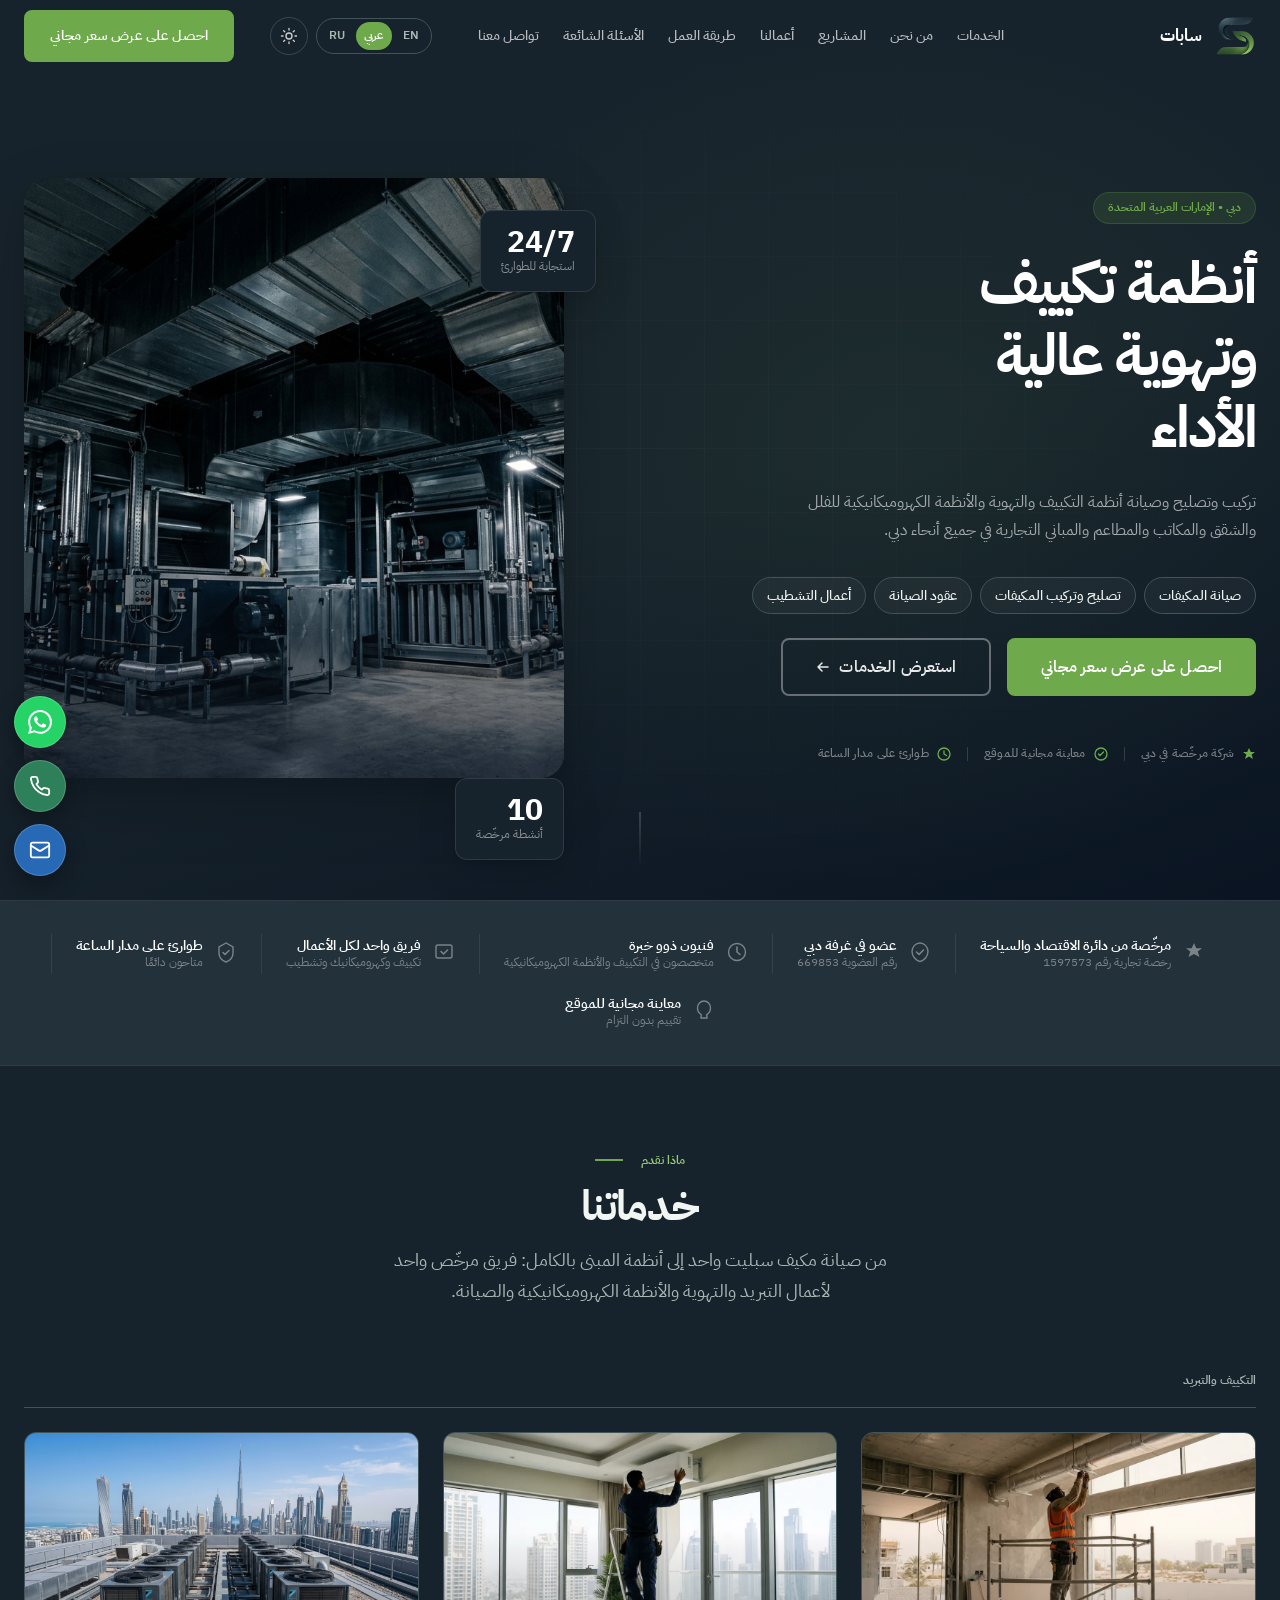
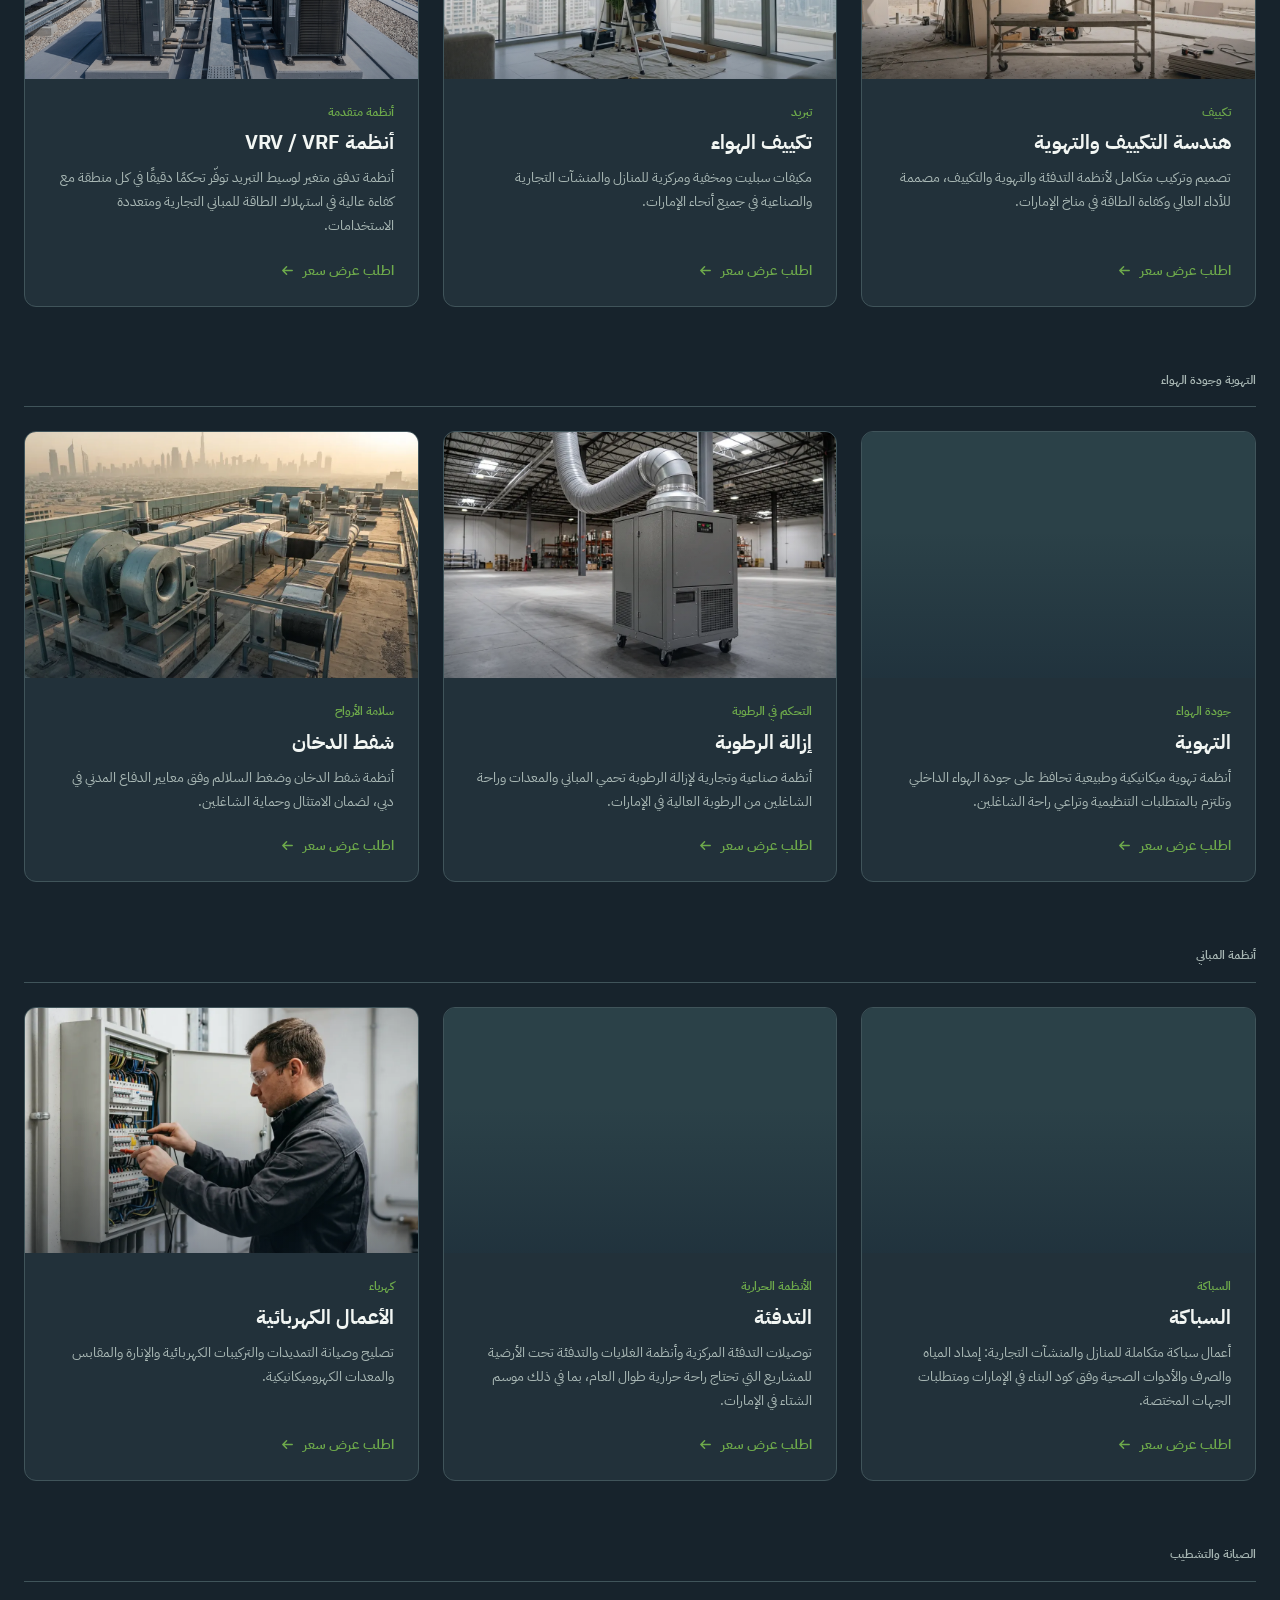
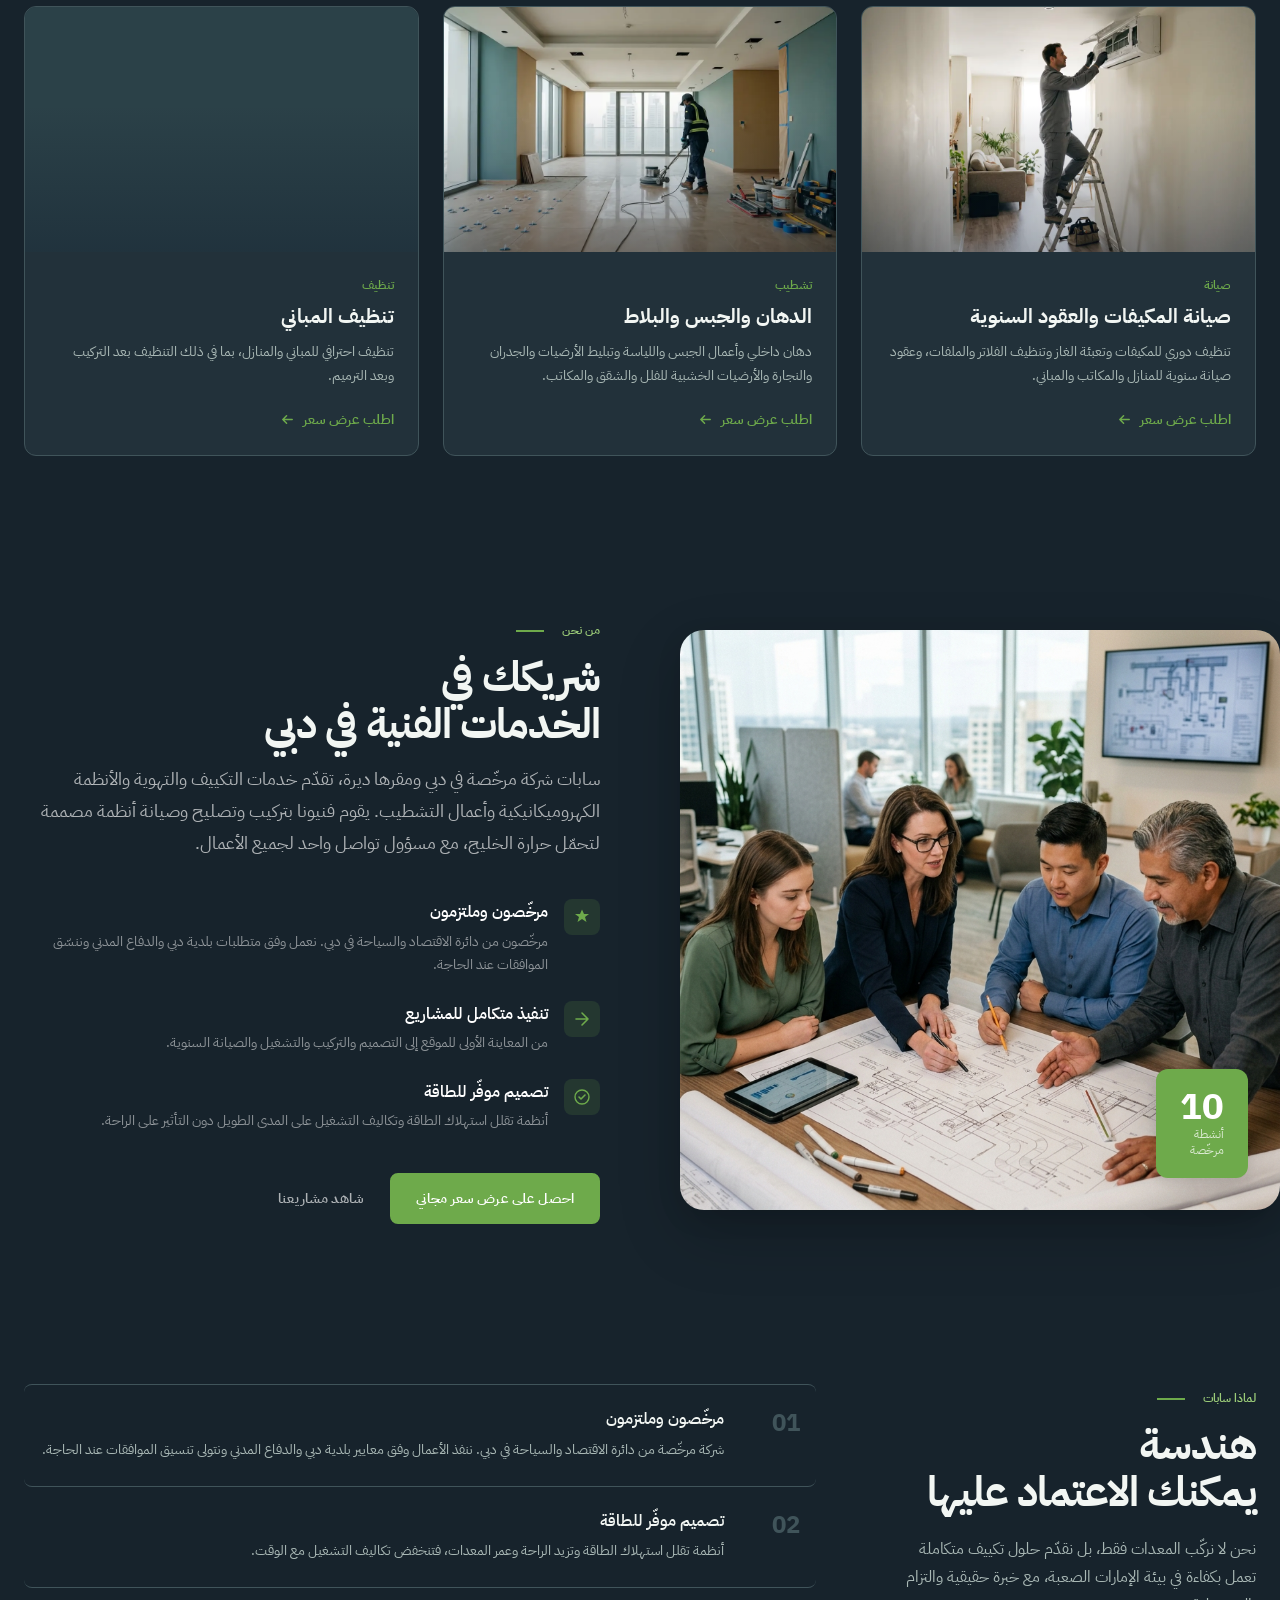
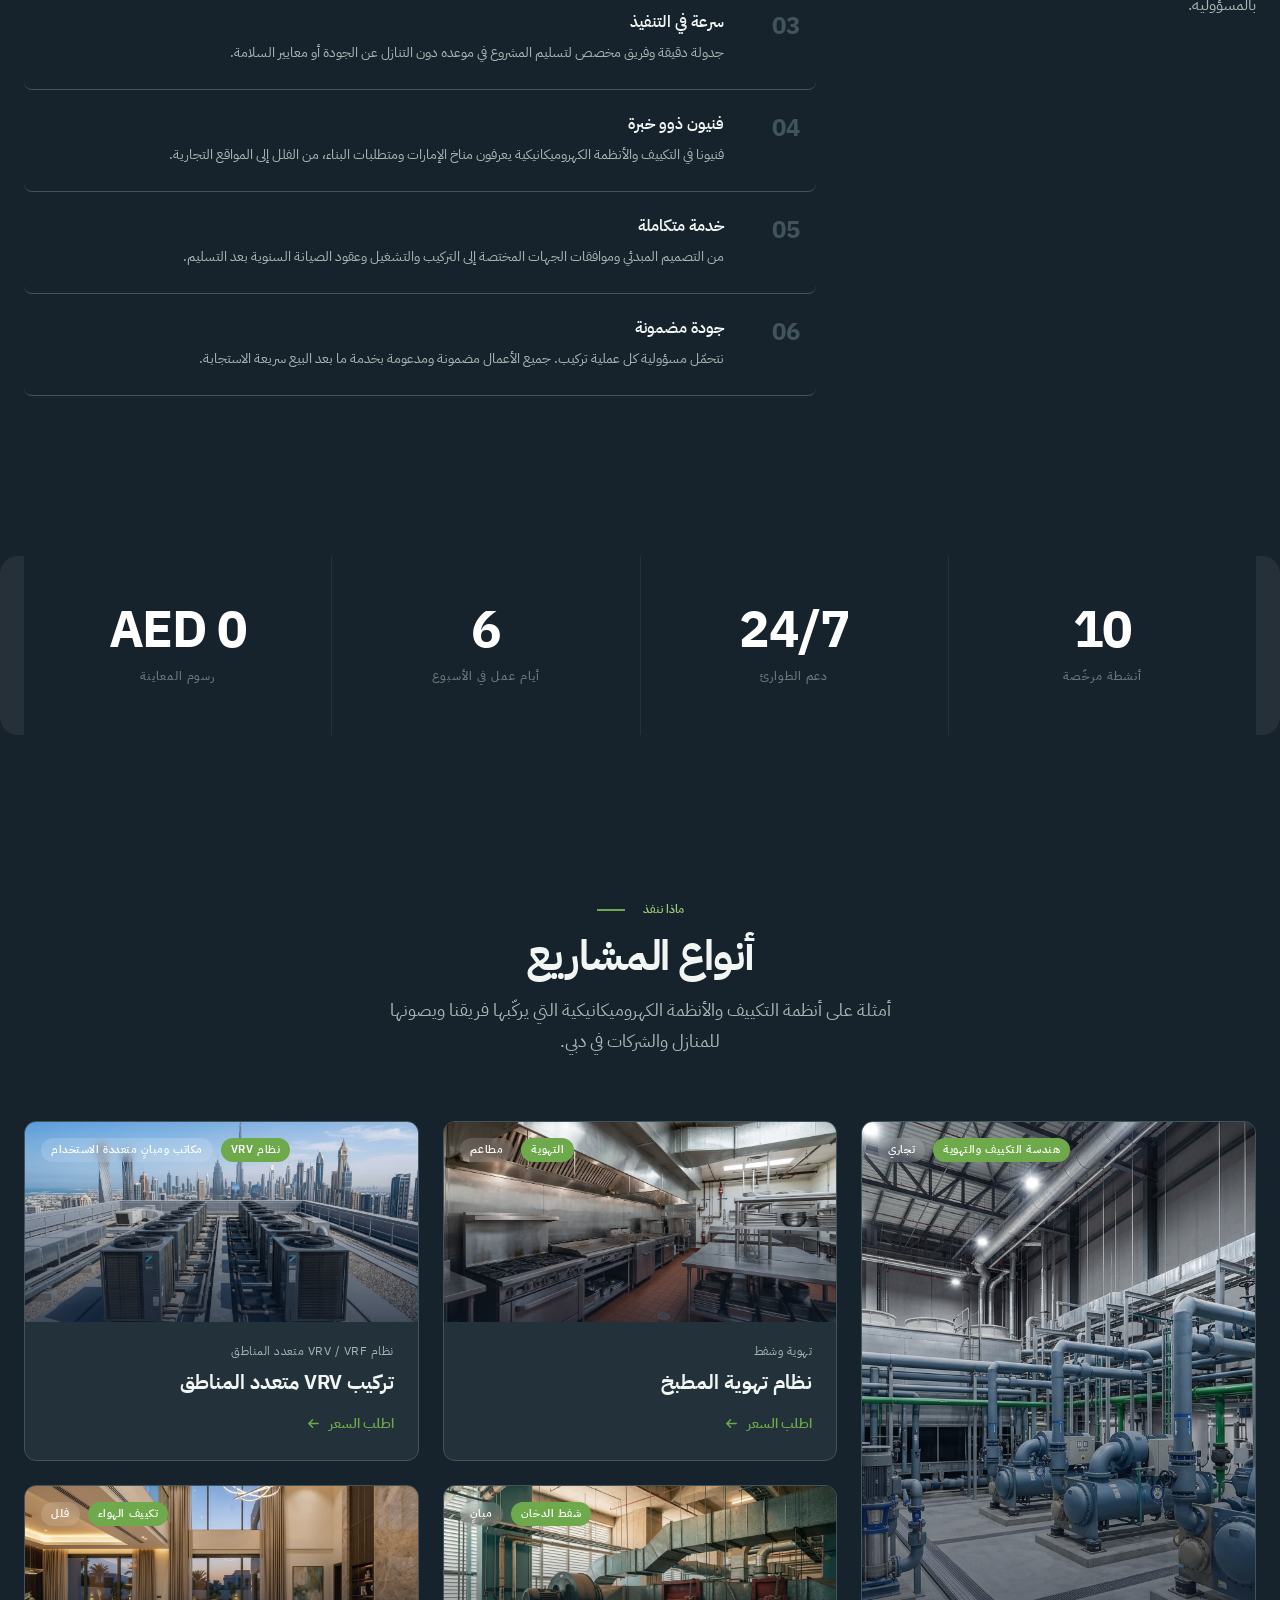
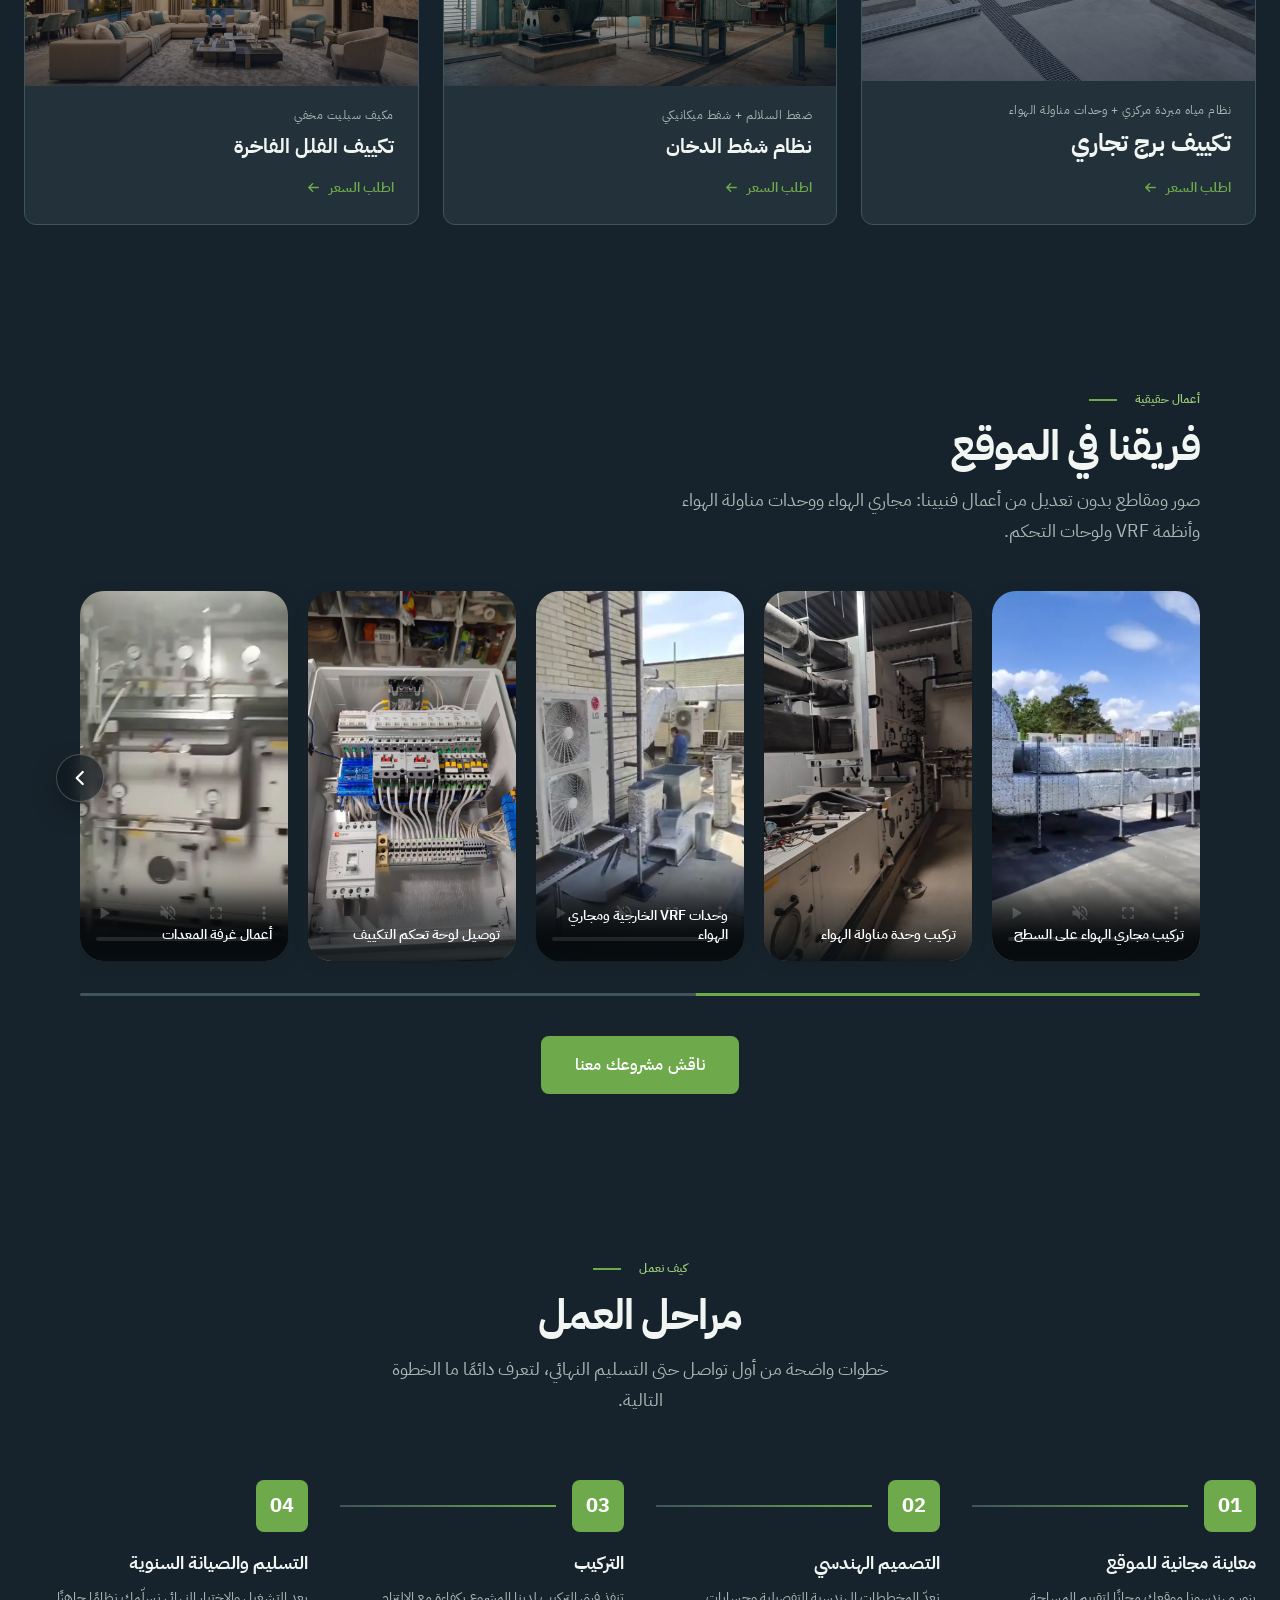
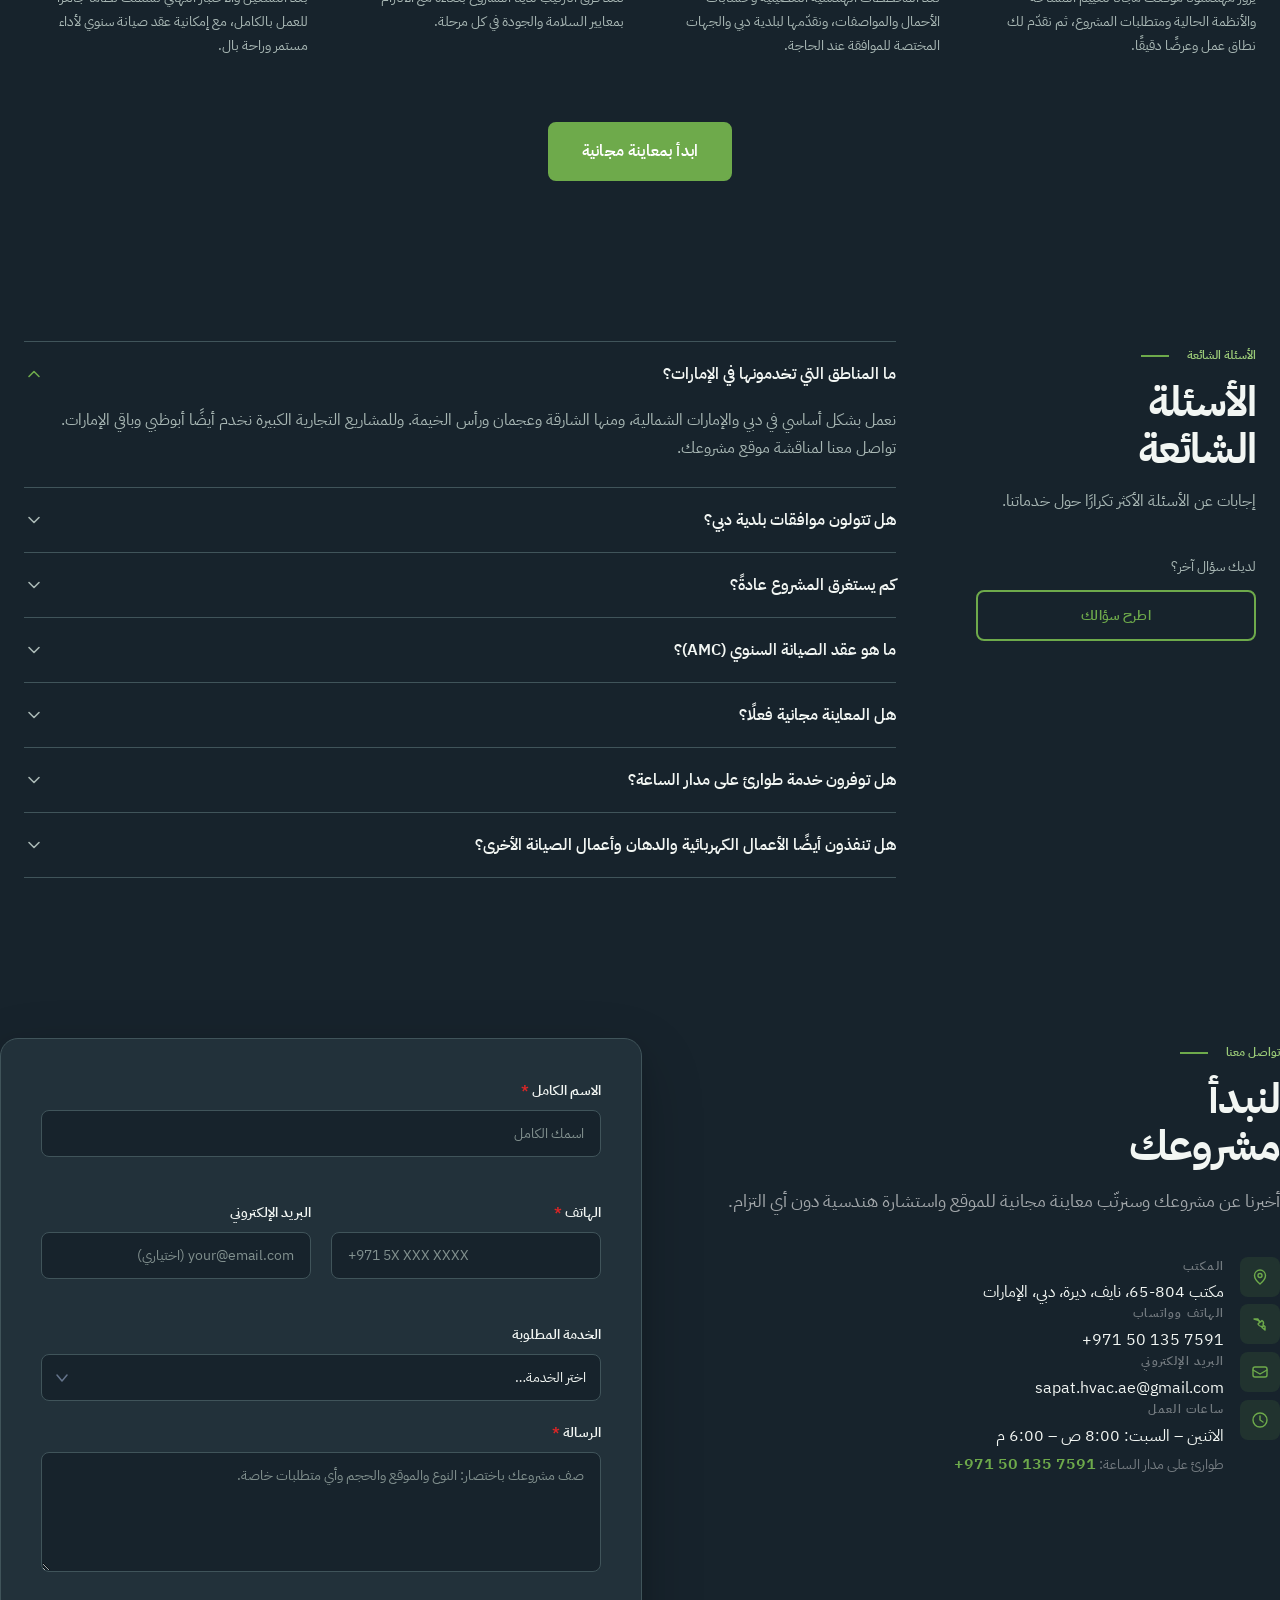
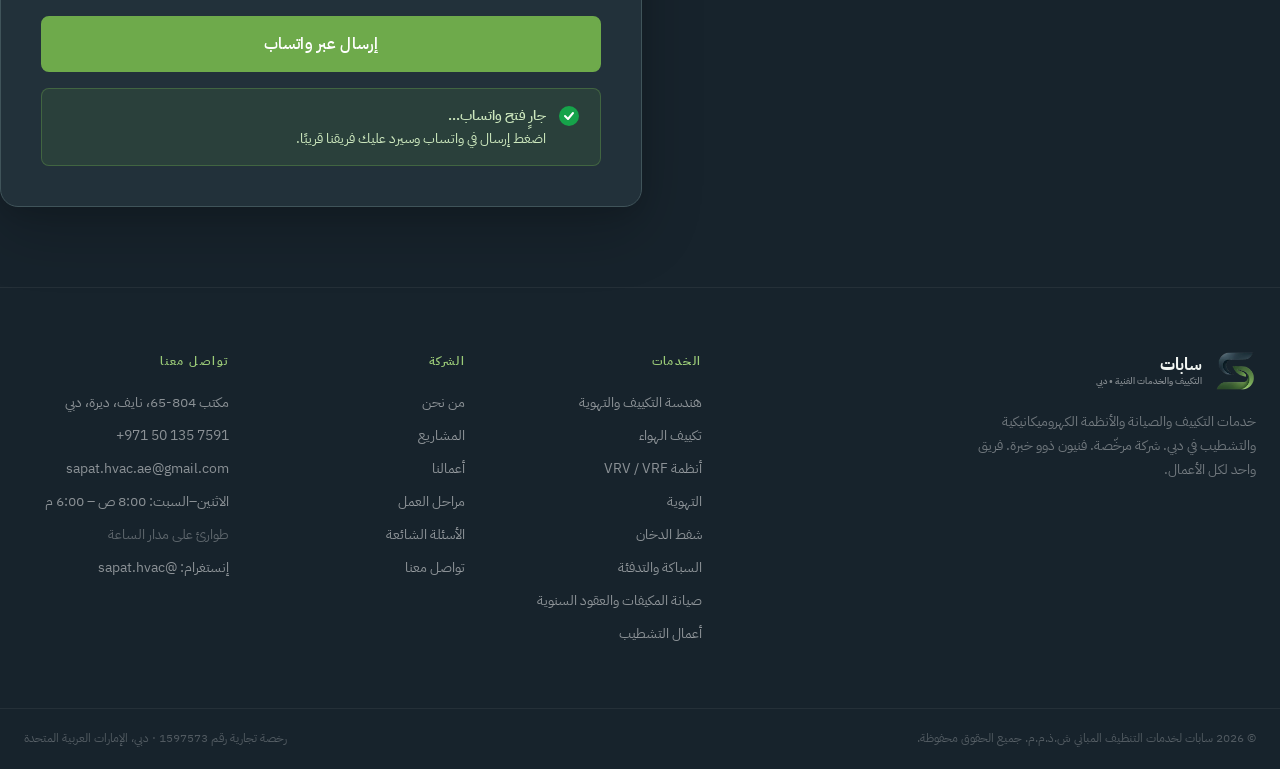
==== ar/index.html @ 39668298 "Update site: real contacts, AR/RU versions, work gallery, mobile fixes - Real phone, WhatsApp, email" ====
<!DOCTYPE html>
<html lang="ar" dir="rtl">
<head>
  <meta charset="UTF-8">
  <meta name="viewport" content="width=device-width, initial-scale=1.0">
  <meta name="description" content="سابات: شركة مرخّصة في دبي لتركيب وصيانة أنظمة التكييف والتهوية والأعمال الكهروميكانيكية وأعمال التشطيب. معاينة مجانية للموقع ودعم طوارئ على مدار الساعة. اتصل أو راسلنا عبر واتساب ‎+971 50 135 7591.">
  <meta name="keywords" content="تصليح مكيفات دبي, صيانة مكيفات دبي, شركة تكييف دبي, تركيب مكيفات ديرة, VRV VRF دبي, تهوية دبي, صيانة MEP دبي, عقد صيانة سنوي دبي">
  <meta property="og:title" content="سابات | التكييف والتهوية والخدمات الفنية في دبي">
  <meta property="og:description" content="خدمات مرخّصة للتكييف والتهوية والصيانة وأعمال التشطيب في دبي. معاينة مجانية. دعم طوارئ على مدار الساعة.">
  <meta property="og:type" content="website">
  <meta property="og:url" content="https://userobidjonov-oss.github.io/sapat-hvac-website/">
  <title>سابات | التكييف والتهوية والخدمات الفنية في دبي، الإمارات</title>
  <link rel="preconnect" href="https://fonts.googleapis.com">
  <link rel="preconnect" href="https://fonts.gstatic.com" crossorigin>
  <link href="https://fonts.googleapis.com/css2?family=Inter:wght@300;400;500;600;700&amp;family=Outfit:wght@400;500;600;700;800&amp;display=swap" rel="stylesheet">
  <link rel="alternate" hreflang="en" href="https://userobidjonov-oss.github.io/sapat-hvac-website/">
  <link rel="alternate" hreflang="ar" href="https://userobidjonov-oss.github.io/sapat-hvac-website/ar/">
  <link rel="alternate" hreflang="ru" href="https://userobidjonov-oss.github.io/sapat-hvac-website/ru/">
  <link rel="stylesheet" href="../css/style.css?v=20261126d">
  <script>
    /* Enable entrance animations before first paint (skipped for reduced motion). */
    if ('IntersectionObserver' in window && !window.matchMedia('(prefers-reduced-motion: reduce)').matches) {
      document.documentElement.classList.add('js-motion');
    }
  </script>
<link href="https://fonts.googleapis.com/css2?family=IBM+Plex+Sans+Arabic:wght@400;500;600;700&display=swap" rel="stylesheet">
<script>window.I18N = {"Please enter your full name.": "يرجى إدخال الاسم الكامل.", "Please enter a valid phone number.": "يرجى إدخال رقم هاتف صحيح.", "Please enter a valid email address.": "يرجى إدخال بريد إلكتروني صحيح.", "Please share a few details about your project.": "يرجى كتابة بعض التفاصيل عن مشروعك.", "Not specified": "غير محدد", "New request from the website": "طلب جديد من الموقع", "Name": "الاسم", "Phone": "الهاتف", "Email": "البريد الإلكتروني", "Service": "الخدمة", "Message": "الرسالة", "Hello Sapat, I would like a quote.": "مرحبًا سابات، أرغب في الحصول على عرض سعر.", "Dark": "داكن", "Light": "فاتح", "Switch to dark mode": "تفعيل الوضع الداكن", "Switch to light mode": "تفعيل الوضع الفاتح"};</script>
</head>
<body>
<div class="scroll-progress" aria-hidden="true"></div>

<!-- ============================================================
     SKIP LINK
============================================================ -->
<a href="#main-content" class="skip-link">انتقل إلى المحتوى الرئيسي</a>

<!-- ============================================================
     NAVIGATION
============================================================ -->
<nav id="navbar" class="navbar" role="navigation" aria-label="القائمة الرئيسية">
  <div class="container navbar__inner">

    <a href="#hero" class="navbar__logo" aria-label="سابات - الصفحة الرئيسية">
      <span class="brand-mark" aria-hidden="true">
        <img src="../images/sapat-icon.webp" alt="">
      </span>
      <span class="brand-copy">
        <span class="brand-name">سابات</span>
        <span class="brand-sub">التكييف والخدمات الفنية • دبي</span>
      </span>
    </a>

    <ul class="navbar__links" role="list">
      <li><a href="#services" class="nav-link">الخدمات</a></li>
      <li><a href="#about" class="nav-link">من نحن</a></li>
      <li><a href="#projects" class="nav-link">المشاريع</a></li>
      <li><a href="#work" class="nav-link">أعمالنا</a></li>
      <li><a href="#process" class="nav-link">طريقة العمل</a></li>
      <li><a href="#faq" class="nav-link">الأسئلة الشائعة</a></li>
      <li><a href="#contact" class="nav-link">تواصل معنا</a></li>
    </ul>

    <div class="navbar__tools">
      <div class="lang-switch" role="group" aria-label="اللغة">
        <a href="../" data-lang="en" lang="en">EN</a>
        <a href="./" data-lang="ar" lang="ar">عربي</a>
        <a href="../ru/" data-lang="ru" lang="ru">RU</a>
      </div>

      <button class="theme-toggle" id="themeToggle" type="button" aria-label="تبديل المظهر" aria-pressed="false">
        <svg class="theme-toggle__icon theme-toggle__icon--sun" width="18" height="18" viewbox="0 0 24 24" fill="none" aria-hidden="true">
          <circle cx="12" cy="12" r="4" stroke="currentColor" stroke-width="1.8" />
          <path d="M12 2V4M12 20V22M4.93 4.93L6.34 6.34M17.66 17.66L19.07 19.07M2 12H4M20 12H22M4.93 19.07L6.34 17.66M17.66 6.34L19.07 4.93" stroke="currentColor" stroke-width="1.8" stroke-linecap="round" />
        </svg>
        <svg class="theme-toggle__icon theme-toggle__icon--moon" width="18" height="18" viewbox="0 0 24 24" fill="none" aria-hidden="true">
          <path d="M20.5 15.2A8.5 8.5 0 0 1 8.8 3.5 8.5 8.5 0 1 0 20.5 15.2Z" stroke="currentColor" stroke-width="1.8" stroke-linejoin="round" />
        </svg>
        <span class="theme-toggle__text sr-only">فاتح</span>
      </button>
    </div>

    <a href="#contact" class="btn btn--primary navbar__cta">احصل على عرض سعر مجاني</a>

    <button class="navbar__toggle" id="mobileToggle" type="button" aria-label="فتح القائمة" aria-expanded="false" aria-controls="mobileMenu">
      <span class="toggle-bar" aria-hidden="true"></span>
      <span class="toggle-bar" aria-hidden="true"></span>
      <span class="toggle-bar" aria-hidden="true"></span>
    </button>
  </div>
</nav>

<!-- Mobile menu overlay -->
<div class="mobile-overlay" id="mobileOverlay" aria-hidden="true"></div>

<!-- Mobile navigation panel -->
<nav class="mobile-menu" id="mobileMenu" aria-label="قائمة الجوال" aria-hidden="true" inert>
  <ul class="mobile-menu__links" role="list">
    <li><a href="#services" class="mobile-link">الخدمات</a></li>
    <li><a href="#about" class="mobile-link">من نحن</a></li>
    <li><a href="#projects" class="mobile-link">المشاريع</a></li>
    <li><a href="#work" class="mobile-link">أعمالنا</a></li>
    <li><a href="#process" class="mobile-link">طريقة العمل</a></li>
    <li><a href="#faq" class="mobile-link">الأسئلة الشائعة</a></li>
    <li><a href="#contact" class="mobile-link">تواصل معنا</a></li>
  </ul>
  <a href="#contact" class="btn btn--primary mobile-menu__cta">احصل على عرض سعر مجاني</a>
  <div class="lang-switch lang-switch--mobile" role="group" aria-label="اللغة">
      <a href="../" data-lang="en" lang="en">EN</a>
      <a href="./" data-lang="ar" lang="ar">عربي</a>
      <a href="../ru/" data-lang="ru" lang="ru">RU</a>
    </div>


</nav>

<!-- ============================================================
     MAIN CONTENT
============================================================ -->
<main id="main-content">

<!-- ============================================================
     HERO SECTION
============================================================ -->
<section id="hero" class="hero" aria-label="مقدمة">
  <div class="hero__bg" aria-hidden="true">
    <div class="hero__bg-grid" aria-hidden="true"></div>
  </div>

  <div class="container hero__inner">
    <div class="hero__content">
      <span class="hero__eyebrow">دبي • الإمارات العربية المتحدة</span>

      <h1 class="hero__headline">
        أنظمة تكييف<br>وتهوية عالية<br>الأداء
      </h1>

      <p class="hero__sub">
        تركيب وتصليح وصيانة أنظمة التكييف والتهوية والأنظمة الكهروميكانيكية للفلل والشقق والمكاتب والمطاعم والمباني التجارية في جميع أنحاء دبي.
      </p>

      <nav class="hero__chips" aria-label="الخدمات الأكثر طلبًا">
        <a href="#service-amc" class="hero__chip">صيانة المكيفات</a>
        <a href="#service-ac" class="hero__chip">تصليح وتركيب المكيفات</a>
        <a href="#service-amc" class="hero__chip">عقود الصيانة</a>
        <a href="#service-fitout" class="hero__chip">أعمال التشطيب</a>
      </nav>

      <div class="hero__actions">
        <a href="#contact" class="btn btn--primary btn--lg" id="hero-cta-primary">
          احصل على عرض سعر مجاني
        </a>
        <a href="#services" class="btn btn--outline-light btn--lg" id="hero-cta-secondary">
          استعرض الخدمات
          <svg width="16" height="16" viewbox="0 0 16 16" fill="none" aria-hidden="true">
            <path d="M3 8H13M13 8L9 4M13 8L9 12" stroke="currentColor" stroke-width="1.5" stroke-linecap="round" stroke-linejoin="round" />
          </svg>
        </a>
      </div>

      <div class="hero__trust" role="list" aria-label="الاعتمادات">
        <div class="hero__trust-item" role="listitem">
          <svg width="14" height="14" viewbox="0 0 14 14" fill="none" aria-hidden="true">
            <path d="M7 1L8.8 5H13L9.6 7.5L11 12L7 9.5L3 12L4.4 7.5L1 5H5.2L7 1Z" fill="#6EAA4B" />
          </svg>
          شركة مرخّصة في دبي
        </div>
        <div class="hero__trust-divider" aria-hidden="true"></div>
        <div class="hero__trust-item" role="listitem">
          <svg width="14" height="14" viewbox="0 0 14 14" fill="none" aria-hidden="true">
            <circle cx="7" cy="7" r="6" stroke="#6EAA4B" stroke-width="1.3" />
            <path d="M4.5 7L6 8.5L9.5 5" stroke="#6EAA4B" stroke-width="1.3" stroke-linecap="round" stroke-linejoin="round" />
          </svg>
          معاينة مجانية للموقع
        </div>
        <div class="hero__trust-divider" aria-hidden="true"></div>
        <div class="hero__trust-item" role="listitem">
          <svg width="14" height="14" viewbox="0 0 14 14" fill="none" aria-hidden="true">
            <circle cx="7" cy="7" r="6" stroke="#6EAA4B" stroke-width="1.3" />
            <path d="M7 4V7L9.5 8.5" stroke="#6EAA4B" stroke-width="1.3" stroke-linecap="round" />
          </svg>
          طوارئ على مدار الساعة
        </div>
      </div>
    </div>

    <div class="hero__visual">
      <div class="hero__image-wrapper">
        <img src="../images/hero-hvac.jpg" alt="تركيب نظام تكييف وتهوية كبير داخل مبنى تجاري حديث: وحدات مناولة الهواء ومجاري هواء دقيقة" class="hero__img" loading="eager" width="600" height="700">
        <div class="hero__image-overlay" aria-hidden="true"></div>
        <div class="hero__badge">
          <span class="hero__badge-num">10</span>
          <span class="hero__badge-label">أنشطة مرخّصة</span>
        </div>
        <div class="hero__badge hero__badge--alt">
          <span class="hero__badge-num">24/7</span>
          <span class="hero__badge-label">استجابة للطوارئ</span>
        </div>
      </div>
    </div>
  </div>

  <div class="hero__scroll-indicator" aria-hidden="true">
    <div class="scroll-line"></div>
  </div>
</section>

<!-- ============================================================
     TRUST STRIP
============================================================ -->
<section class="trust-strip" aria-label="تراخيص الشركة واعتماداتها">
  <div class="container">
    <ul class="trust-strip__list" role="list">

      <li class="trust-strip__item">
        <span class="trust-icon" aria-hidden="true">
          <svg width="22" height="22" viewbox="0 0 22 22" fill="none">
            <path d="M11 2L13.3 7.3H19L14.7 10.5L16.5 16L11 12.9L5.5 16L7.3 10.5L3 7.3H8.7L11 2Z" fill="currentColor" />
          </svg>
        </span>
        <div>
          <strong>مرخّصة من دائرة الاقتصاد والسياحة</strong>
          <span>رخصة تجارية رقم 1597573</span>
        </div>
      </li>

      <li class="trust-strip__sep" aria-hidden="true"></li>

      <li class="trust-strip__item">
        <span class="trust-icon" aria-hidden="true">
          <svg width="22" height="22" viewbox="0 0 22 22" fill="none">
            <path d="M11 2C7 2 3 5.5 3 10.5C3 15.5 7 19.5 11 20.5C15 19.5 19 15.5 19 10.5C19 5.5 15 2 11 2Z" stroke="currentColor" stroke-width="1.4" />
            <path d="M7.5 11L10 13.5L14.5 9" stroke="currentColor" stroke-width="1.6" stroke-linecap="round" stroke-linejoin="round" />
          </svg>
        </span>
        <div>
          <strong>عضو في غرفة دبي</strong>
          <span>رقم العضوية 669853</span>
        </div>
      </li>

      <li class="trust-strip__sep" aria-hidden="true"></li>

      <li class="trust-strip__item">
        <span class="trust-icon" aria-hidden="true">
          <svg width="22" height="22" viewbox="0 0 22 22" fill="none">
            <circle cx="11" cy="11" r="8.5" stroke="currentColor" stroke-width="1.4" />
            <path d="M11 6V11L14 13.5" stroke="currentColor" stroke-width="1.6" stroke-linecap="round" />
          </svg>
        </span>
        <div>
          <strong>فنيون ذوو خبرة</strong>
          <span>متخصصون في التكييف والأنظمة الكهروميكانيكية</span>
        </div>
      </li>

      <li class="trust-strip__sep" aria-hidden="true"></li>

      <li class="trust-strip__item">
        <span class="trust-icon" aria-hidden="true">
          <svg width="22" height="22" viewbox="0 0 22 22" fill="none">
            <rect x="3" y="4" width="16" height="13" rx="2" stroke="currentColor" stroke-width="1.4" />
            <path d="M8 10.5L10.5 13L14.5 9" stroke="currentColor" stroke-width="1.6" stroke-linecap="round" stroke-linejoin="round" />
          </svg>
        </span>
        <div>
          <strong>فريق واحد لكل الأعمال</strong>
          <span>تكييف وكهروميكانيك وتشطيب</span>
        </div>
      </li>

      <li class="trust-strip__sep" aria-hidden="true"></li>

      <li class="trust-strip__item">
        <span class="trust-icon" aria-hidden="true">
          <svg width="22" height="22" viewbox="0 0 22 22" fill="none">
            <path d="M11 2L4 6V12C4 16 7 19.5 11 21C15 19.5 18 16 18 12V6L11 2Z" stroke="currentColor" stroke-width="1.4" />
            <path d="M8 11.5L10 13.5L14 9.5" stroke="currentColor" stroke-width="1.6" stroke-linecap="round" stroke-linejoin="round" />
          </svg>
        </span>
        <div>
          <strong>طوارئ على مدار الساعة</strong>
          <span>متاحون دائمًا</span>
        </div>
      </li>

      <li class="trust-strip__sep" aria-hidden="true"></li>

      <li class="trust-strip__item">
        <span class="trust-icon" aria-hidden="true">
          <svg width="22" height="22" viewbox="0 0 22 22" fill="none">
            <path d="M11 3C7.5 3 4.5 6 4.5 10C4.5 12.8 6 15.2 8.2 16.5L8 20H14L13.8 16.5C16 15.2 17.5 12.8 17.5 10C17.5 6 14.5 3 11 3Z" stroke="currentColor" stroke-width="1.4" />
          </svg>
        </span>
        <div>
          <strong>معاينة مجانية للموقع</strong>
          <span>تقييم بدون التزام</span>
        </div>
      </li>

    </ul>
  </div>
</section>

<!-- ============================================================
     SERVICES SECTION
============================================================ -->
<section id="services" class="services section" aria-labelledby="services-heading">
  <div class="container">

    <header class="section-header reveal">
      <span class="section-label">ماذا نقدم</span>
      <h2 id="services-heading" class="section-title">خدماتنا</h2>
      <p class="section-desc">
        من صيانة مكيف سبليت واحد إلى أنظمة المبنى بالكامل: فريق مرخّص واحد لأعمال التبريد والتهوية والأنظمة الكهروميكانيكية والصيانة.
      </p>
    </header>

    <div class="services__category reveal">
      <h3 class="services__cat-label">التكييف والتبريد</h3>
      <div class="services__grid">

        <article class="service-card" id="service-hvac">
          <div class="service-card__img-wrap">
            <img src="../images/services/hvac.webp" alt="تركيب أنظمة التكييف المركزي" class="service-card__img" loading="lazy" decoding="async" width="1200" height="670">
            <div class="service-card__overlay" aria-hidden="true"></div>
          </div>
          <div class="service-card__body">
            <span class="service-card__cat">تكييف</span>
            <h4 class="service-card__title">هندسة التكييف والتهوية</h4>
            <p class="service-card__desc">تصميم وتركيب متكامل لأنظمة التدفئة والتهوية والتكييف، مصممة للأداء العالي وكفاءة الطاقة في مناخ الإمارات.</p>
            <a href="#contact" class="service-card__link" aria-label="اطلب عرض سعر لهندسة التكييف والتهوية">
              اطلب عرض سعر
              <svg width="15" height="15" viewbox="0 0 16 16" fill="none" aria-hidden="true">
                <path d="M3 8H13M13 8L9 4M13 8L9 12" stroke="currentColor" stroke-width="1.6" stroke-linecap="round" stroke-linejoin="round" />
              </svg>
            </a>
          </div>
        </article>

        <article class="service-card" id="service-ac">
          <div class="service-card__img-wrap">
            <img src="../images/services/ac.webp" alt="نظام تكييف" class="service-card__img" loading="lazy" decoding="async" width="1200" height="670">
            <div class="service-card__overlay" aria-hidden="true"></div>
          </div>
          <div class="service-card__body">
            <span class="service-card__cat">تبريد</span>
            <h4 class="service-card__title">تكييف الهواء</h4>
            <p class="service-card__desc">مكيفات سبليت ومخفية ومركزية للمنازل والمنشآت التجارية والصناعية في جميع أنحاء الإمارات.</p>
            <a href="#contact" class="service-card__link" aria-label="اطلب عرض سعر لتكييف الهواء">
              اطلب عرض سعر
              <svg width="15" height="15" viewbox="0 0 16 16" fill="none" aria-hidden="true">
                <path d="M3 8H13M13 8L9 4M13 8L9 12" stroke="currentColor" stroke-width="1.6" stroke-linecap="round" stroke-linejoin="round" />
              </svg>
            </a>
          </div>
        </article>

        <article class="service-card" id="service-vrv">
          <div class="service-card__img-wrap">
            <img src="../images/service-vrv.jpg" alt="وحدات VRV/VRF خارجية على سطح مبنى في دبي" class="service-card__img" loading="lazy">
            <div class="service-card__overlay" aria-hidden="true"></div>
          </div>
          <div class="service-card__body">
            <span class="service-card__cat">أنظمة متقدمة</span>
            <h4 class="service-card__title">أنظمة VRV / VRF</h4>
            <p class="service-card__desc">أنظمة تدفق متغير لوسيط التبريد توفّر تحكمًا دقيقًا في كل منطقة مع كفاءة عالية في استهلاك الطاقة للمباني التجارية ومتعددة الاستخدامات.</p>
            <a href="#contact" class="service-card__link" aria-label="اطلب عرض سعر لأنظمة VRV/VRF">
              اطلب عرض سعر
              <svg width="15" height="15" viewbox="0 0 16 16" fill="none" aria-hidden="true">
                <path d="M3 8H13M13 8L9 4M13 8L9 12" stroke="currentColor" stroke-width="1.6" stroke-linecap="round" stroke-linejoin="round" />
              </svg>
            </a>
          </div>
        </article>

      </div>
    </div>

    <div class="services__category reveal">
      <h3 class="services__cat-label">التهوية وجودة الهواء</h3>
      <div class="services__grid">

        <article class="service-card" id="service-ventilation">
          <div class="service-card__img-wrap">
            <img src="../images/services/ventilation.webp" alt="نظام تهوية صناعي" class="service-card__img" loading="lazy" decoding="async" width="1200" height="670">
            <div class="service-card__overlay" aria-hidden="true"></div>
          </div>
          <div class="service-card__body">
            <span class="service-card__cat">جودة الهواء</span>
            <h4 class="service-card__title">التهوية</h4>
            <p class="service-card__desc">أنظمة تهوية ميكانيكية وطبيعية تحافظ على جودة الهواء الداخلي وتلتزم بالمتطلبات التنظيمية وتراعي راحة الشاغلين.</p>
            <a href="#contact" class="service-card__link" aria-label="اطلب عرض سعر للتهوية">
              اطلب عرض سعر
              <svg width="15" height="15" viewbox="0 0 16 16" fill="none" aria-hidden="true">
                <path d="M3 8H13M13 8L9 4M13 8L9 12" stroke="currentColor" stroke-width="1.6" stroke-linecap="round" stroke-linejoin="round" />
              </svg>
            </a>
          </div>
        </article>

        <article class="service-card" id="service-dehumid">
          <div class="service-card__img-wrap">
            <img src="../images/services/dehumid.webp" alt="جهاز إزالة رطوبة في موقع صناعي" class="service-card__img" loading="lazy" decoding="async" width="1200" height="670">
            <div class="service-card__overlay" aria-hidden="true"></div>
          </div>
          <div class="service-card__body">
            <span class="service-card__cat">التحكم في الرطوبة</span>
            <h4 class="service-card__title">إزالة الرطوبة</h4>
            <p class="service-card__desc">أنظمة صناعية وتجارية لإزالة الرطوبة تحمي المباني والمعدات وراحة الشاغلين من الرطوبة العالية في الإمارات.</p>
            <a href="#contact" class="service-card__link" aria-label="اطلب عرض سعر لإزالة الرطوبة">
              اطلب عرض سعر
              <svg width="15" height="15" viewbox="0 0 16 16" fill="none" aria-hidden="true">
                <path d="M3 8H13M13 8L9 4M13 8L9 12" stroke="currentColor" stroke-width="1.6" stroke-linecap="round" stroke-linejoin="round" />
              </svg>
            </a>
          </div>
        </article>

        <article class="service-card" id="service-smoke">
          <div class="service-card__img-wrap">
            <img src="../images/services/smoke.webp" alt="تركيب نظام شفط الدخان" class="service-card__img" loading="lazy" decoding="async" width="1200" height="670">
            <div class="service-card__overlay" aria-hidden="true"></div>
          </div>
          <div class="service-card__body">
            <span class="service-card__cat">سلامة الأرواح</span>
            <h4 class="service-card__title">شفط الدخان</h4>
            <p class="service-card__desc">أنظمة شفط الدخان وضغط السلالم وفق معايير الدفاع المدني في دبي، لضمان الامتثال وحماية الشاغلين.</p>
            <a href="#contact" class="service-card__link" aria-label="اطلب عرض سعر لشفط الدخان">
              اطلب عرض سعر
              <svg width="15" height="15" viewbox="0 0 16 16" fill="none" aria-hidden="true">
                <path d="M3 8H13M13 8L9 4M13 8L9 12" stroke="currentColor" stroke-width="1.6" stroke-linecap="round" stroke-linejoin="round" />
              </svg>
            </a>
          </div>
        </article>

      </div>
    </div>

    <div class="services__category reveal">
      <h3 class="services__cat-label">أنظمة المباني</h3>
      <div class="services__grid">

        <article class="service-card" id="service-plumbing">
          <div class="service-card__img-wrap">
            <img src="../images/services/plumbing.webp" alt="تركيب أعمال السباكة" class="service-card__img" loading="lazy" decoding="async" width="1200" height="670">
            <div class="service-card__overlay" aria-hidden="true"></div>
          </div>
          <div class="service-card__body">
            <span class="service-card__cat">السباكة</span>
            <h4 class="service-card__title">السباكة</h4>
            <p class="service-card__desc">أعمال سباكة متكاملة للمنازل والمنشآت التجارية: إمداد المياه والصرف والأدوات الصحية وفق كود البناء في الإمارات ومتطلبات الجهات المختصة.</p>
            <a href="#contact" class="service-card__link" aria-label="اطلب عرض سعر للسباكة">
              اطلب عرض سعر
              <svg width="15" height="15" viewbox="0 0 16 16" fill="none" aria-hidden="true">
                <path d="M3 8H13M13 8L9 4M13 8L9 12" stroke="currentColor" stroke-width="1.6" stroke-linecap="round" stroke-linejoin="round" />
              </svg>
            </a>
          </div>
        </article>

        <article class="service-card" id="service-heating">
          <div class="service-card__img-wrap">
            <img src="../images/services/heating.webp" alt="تركيب نظام تدفئة" class="service-card__img" loading="lazy" decoding="async" width="1200" height="670">
            <div class="service-card__overlay" aria-hidden="true"></div>
          </div>
          <div class="service-card__body">
            <span class="service-card__cat">الأنظمة الحرارية</span>
            <h4 class="service-card__title">التدفئة</h4>
            <p class="service-card__desc">توصيلات التدفئة المركزية وأنظمة الغلايات والتدفئة تحت الأرضية للمشاريع التي تحتاج راحة حرارية طوال العام، بما في ذلك موسم الشتاء في الإمارات.</p>
            <a href="#contact" class="service-card__link" aria-label="اطلب عرض سعر للتدفئة">
              اطلب عرض سعر
              <svg width="15" height="15" viewbox="0 0 16 16" fill="none" aria-hidden="true">
                <path d="M3 8H13M13 8L9 4M13 8L9 12" stroke="currentColor" stroke-width="1.6" stroke-linecap="round" stroke-linejoin="round" />
              </svg>
            </a>
          </div>
        </article>

        <article class="service-card" id="service-electrical">
          <div class="service-card__img-wrap">
            <img src="../images/services/electrical.webp" alt="الأعمال الكهربائية" class="service-card__img" loading="lazy" decoding="async" width="1200" height="670">
            <div class="service-card__overlay" aria-hidden="true"></div>
          </div>
          <div class="service-card__body">
            <span class="service-card__cat">كهرباء</span>
            <h4 class="service-card__title">الأعمال الكهربائية</h4>
            <p class="service-card__desc">تصليح وصيانة التمديدات والتركيبات الكهربائية والإنارة والمقابس والمعدات الكهروميكانيكية.</p>
            <a href="#contact" class="service-card__link" aria-label="اطلب عرض سعر للأعمال الكهربائية">
              اطلب عرض سعر
              <svg width="15" height="15" viewbox="0 0 16 16" fill="none" aria-hidden="true">
                <path d="M3 8H13M13 8L9 4M13 8L9 12" stroke="currentColor" stroke-width="1.6" stroke-linecap="round" stroke-linejoin="round" />
              </svg>
            </a>
          </div>
        </article>

      </div>
    </div>

    <div class="services__category reveal">
      <h3 class="services__cat-label">الصيانة والتشطيب</h3>
      <div class="services__grid">

        <article class="service-card" id="service-amc">
          <div class="service-card__img-wrap">
            <img src="../images/services/amc.webp" alt="صيانة المكيفات والعقود السنوية" class="service-card__img" loading="lazy" decoding="async" width="1200" height="670">
            <div class="service-card__overlay" aria-hidden="true"></div>
          </div>
          <div class="service-card__body">
            <span class="service-card__cat">صيانة</span>
            <h4 class="service-card__title">صيانة المكيفات والعقود السنوية</h4>
            <p class="service-card__desc">تنظيف دوري للمكيفات وتعبئة الغاز وتنظيف الفلاتر والملفات، وعقود صيانة سنوية للمنازل والمكاتب والمباني.</p>
            <a href="#contact" class="service-card__link" aria-label="اطلب عرض سعر لصيانة المكيفات">
              اطلب عرض سعر
              <svg width="15" height="15" viewbox="0 0 16 16" fill="none" aria-hidden="true">
                <path d="M3 8H13M13 8L9 4M13 8L9 12" stroke="currentColor" stroke-width="1.6" stroke-linecap="round" stroke-linejoin="round" />
              </svg>
            </a>
          </div>
        </article>

        <article class="service-card" id="service-fitout">
          <div class="service-card__img-wrap">
            <img src="../images/services/fitout.webp" alt="الدهان والجبس والبلاط" class="service-card__img" loading="lazy" decoding="async" width="1200" height="670">
            <div class="service-card__overlay" aria-hidden="true"></div>
          </div>
          <div class="service-card__body">
            <span class="service-card__cat">تشطيب</span>
            <h4 class="service-card__title">الدهان والجبس والبلاط</h4>
            <p class="service-card__desc">دهان داخلي وأعمال الجبس واللياسة وتبليط الأرضيات والجدران والنجارة والأرضيات الخشبية للفلل والشقق والمكاتب.</p>
            <a href="#contact" class="service-card__link" aria-label="اطلب عرض سعر لأعمال التشطيب">
              اطلب عرض سعر
              <svg width="15" height="15" viewbox="0 0 16 16" fill="none" aria-hidden="true">
                <path d="M3 8H13M13 8L9 4M13 8L9 12" stroke="currentColor" stroke-width="1.6" stroke-linecap="round" stroke-linejoin="round" />
              </svg>
            </a>
          </div>
        </article>

        <article class="service-card" id="service-cleaning">
          <div class="service-card__img-wrap">
            <img src="../images/services/cleaning.webp" alt="تنظيف المباني" class="service-card__img" loading="lazy" decoding="async" width="1200" height="670">
            <div class="service-card__overlay" aria-hidden="true"></div>
          </div>
          <div class="service-card__body">
            <span class="service-card__cat">تنظيف</span>
            <h4 class="service-card__title">تنظيف المباني</h4>
            <p class="service-card__desc">تنظيف احترافي للمباني والمنازل، بما في ذلك التنظيف بعد التركيب وبعد الترميم.</p>
            <a href="#contact" class="service-card__link" aria-label="اطلب عرض سعر لتنظيف المباني">
              اطلب عرض سعر
              <svg width="15" height="15" viewbox="0 0 16 16" fill="none" aria-hidden="true">
                <path d="M3 8H13M13 8L9 4M13 8L9 12" stroke="currentColor" stroke-width="1.6" stroke-linecap="round" stroke-linejoin="round" />
              </svg>
            </a>
          </div>
        </article>

      </div>
    </div>

  </div>
</section>

<!-- ============================================================
     ABOUT SECTION
============================================================ -->
<section id="about" class="about section--dark" aria-labelledby="about-heading">
  <div class="container about__inner">

    <div class="about__visual reveal">
      <img src="../images/about-team.jpg" alt="فريق سابات يراجع المخططات وخطط المشروع" class="about__img" loading="lazy" width="560" height="680">
      <div class="about__exp-badge" aria-hidden="true">
        <span class="exp-num">10</span>
        <span class="exp-label">أنشطة<br>مرخّصة</span>
      </div>
    </div>

    <div class="about__content reveal">
      <span class="section-label section-label--accent">من نحن</span>
      <h2 id="about-heading" class="section-title section-title--light">
        شريكك في<br>الخدمات الفنية في دبي
      </h2>
      <p class="about__intro">
        سابات شركة مرخّصة في دبي ومقرها ديرة، تقدّم خدمات التكييف والتهوية والأنظمة الكهروميكانيكية وأعمال التشطيب. يقوم فنيونا بتركيب وتصليح وصيانة أنظمة مصممة لتحمّل حرارة الخليج، مع مسؤول تواصل واحد لجميع الأعمال.
      </p>

      <div class="about__highlights">
        <div class="about__highlight">
          <div class="highlight-icon" aria-hidden="true">
            <svg width="18" height="18" viewbox="0 0 18 18" fill="none">
              <path d="M9 1.5L11 6H16L12 9L13.5 14L9 11L4.5 14L6 9L2 6H7L9 1.5Z" fill="currentColor" />
            </svg>
          </div>
          <div>
            <strong>مرخّصون وملتزمون</strong>
            <p>مرخّصون من دائرة الاقتصاد والسياحة في دبي. نعمل وفق متطلبات بلدية دبي والدفاع المدني وننسّق الموافقات عند الحاجة.</p>
          </div>
        </div>
        <div class="about__highlight">
          <div class="highlight-icon" aria-hidden="true">
            <svg width="18" height="18" viewbox="0 0 18 18" fill="none">
              <path d="M3 9H15M9 3L15 9L9 15" stroke="currentColor" stroke-width="1.6" stroke-linecap="round" stroke-linejoin="round" />
            </svg>
          </div>
          <div>
            <strong>تنفيذ متكامل للمشاريع</strong>
            <p>من المعاينة الأولى للموقع إلى التصميم والتركيب والتشغيل والصيانة السنوية.</p>
          </div>
        </div>
        <div class="about__highlight">
          <div class="highlight-icon" aria-hidden="true">
            <svg width="18" height="18" viewbox="0 0 18 18" fill="none">
              <circle cx="9" cy="9" r="7" stroke="currentColor" stroke-width="1.4" />
              <path d="M6 9L8 11L12 7" stroke="currentColor" stroke-width="1.6" stroke-linecap="round" stroke-linejoin="round" />
            </svg>
          </div>
          <div>
            <strong>تصميم موفّر للطاقة</strong>
            <p>أنظمة تقلل استهلاك الطاقة وتكاليف التشغيل على المدى الطويل دون التأثير على الراحة.</p>
          </div>
        </div>
      </div>

      <div class="about__actions">
        <a href="#contact" class="btn btn--primary" id="about-cta">احصل على عرض سعر مجاني</a>
        <a href="#projects" class="btn btn--ghost-light">شاهد مشاريعنا</a>
      </div>
    </div>

  </div>
</section>

<!-- ============================================================
     WHY CHOOSE US
============================================================ -->
<section id="why-us" class="why-us section" aria-labelledby="why-heading">
  <div class="container why-us__inner">

    <div class="why-us__statement reveal">
      <span class="section-label">لماذا سابات</span>
      <h2 id="why-heading" class="section-title">هندسة<br>يمكنك الاعتماد عليها</h2>
      <p class="why-us__intro">
        نحن لا نركّب المعدات فقط، بل نقدّم حلول تكييف متكاملة تعمل بكفاءة في بيئة الإمارات الصعبة، مع خبرة حقيقية والتزام بالمسؤولية.
      </p>
    </div>

    <div class="why-us__items reveal">
      <div class="why-item" tabindex="0">
        <span class="why-item__num" aria-hidden="true">01</span>
        <div class="why-item__content">
          <h3 class="why-item__title">مرخّصون وملتزمون</h3>
          <p class="why-item__desc">شركة مرخّصة من دائرة الاقتصاد والسياحة في دبي. ننفذ الأعمال وفق معايير بلدية دبي والدفاع المدني ونتولى تنسيق الموافقات عند الحاجة.</p>
        </div>
      </div>
      <div class="why-item" tabindex="0">
        <span class="why-item__num" aria-hidden="true">02</span>
        <div class="why-item__content">
          <h3 class="why-item__title">تصميم موفّر للطاقة</h3>
          <p class="why-item__desc">أنظمة تقلل استهلاك الطاقة وتزيد الراحة وعمر المعدات، فتنخفض تكاليف التشغيل مع الوقت.</p>
        </div>
      </div>
      <div class="why-item" tabindex="0">
        <span class="why-item__num" aria-hidden="true">03</span>
        <div class="why-item__content">
          <h3 class="why-item__title">سرعة في التنفيذ</h3>
          <p class="why-item__desc">جدولة دقيقة وفريق مخصص لتسليم المشروع في موعده دون التنازل عن الجودة أو معايير السلامة.</p>
        </div>
      </div>
      <div class="why-item" tabindex="0">
        <span class="why-item__num" aria-hidden="true">04</span>
        <div class="why-item__content">
          <h3 class="why-item__title">فنيون ذوو خبرة</h3>
          <p class="why-item__desc">فنيونا في التكييف والأنظمة الكهروميكانيكية يعرفون مناخ الإمارات ومتطلبات البناء، من الفلل إلى المواقع التجارية.</p>
        </div>
      </div>
      <div class="why-item" tabindex="0">
        <span class="why-item__num" aria-hidden="true">05</span>
        <div class="why-item__content">
          <h3 class="why-item__title">خدمة متكاملة</h3>
          <p class="why-item__desc">من التصميم المبدئي وموافقات الجهات المختصة إلى التركيب والتشغيل وعقود الصيانة السنوية بعد التسليم.</p>
        </div>
      </div>
      <div class="why-item" tabindex="0">
        <span class="why-item__num" aria-hidden="true">06</span>
        <div class="why-item__content">
          <h3 class="why-item__title">جودة مضمونة</h3>
          <p class="why-item__desc">نتحمّل مسؤولية كل عملية تركيب. جميع الأعمال مضمونة ومدعومة بخدمة ما بعد البيع سريعة الاستجابة.</p>
        </div>
      </div>
    </div>

  </div>
</section>

<!-- ============================================================
     STATISTICS
============================================================ -->
<section class="stats section--dark" aria-label="أرقام الشركة">
  <div class="container stats__grid">

    <div class="stat-item reveal">
      <span class="stat-num" data-target="10" aria-label="10 أنشطة مرخّصة">10</span>
      <span class="stat-label">أنشطة مرخّصة</span>
    </div>

    <div class="stat-item reveal" style="transition-delay:0.1s">
      <span class="stat-num" data-target="24" data-suffix="/7" aria-label="دعم طوارئ على مدار الساعة">24/7</span>
      <span class="stat-label">دعم الطوارئ</span>
    </div>

    <div class="stat-item reveal" style="transition-delay:0.2s">
      <span class="stat-num" data-target="6" aria-label="6 أيام عمل في الأسبوع">6</span>
      <span class="stat-label">أيام عمل في الأسبوع</span>
    </div>

    <div class="stat-item reveal" style="transition-delay:0.3s">
      <span class="stat-num" data-target="0" data-suffix=" AED" aria-label="رسوم المعاينة 0 درهم">0 درهم</span>
      <span class="stat-label">رسوم المعاينة</span>
    </div>

  </div>
</section>

<!-- ============================================================
     PROJECTS SECTION
============================================================ -->
<section id="projects" class="projects section" aria-labelledby="projects-heading">
  <div class="container">

    <header class="section-header reveal">
      <span class="section-label">ماذا ننفذ</span>
      <h2 id="projects-heading" class="section-title">أنواع المشاريع</h2>
      <p class="section-desc">
        أمثلة على أنظمة التكييف والأنظمة الكهروميكانيكية التي يركّبها فريقنا ويصونها للمنازل والشركات في دبي.
      </p>
    </header>

    <div class="projects__grid">

      <!-- Featured project (spans 2 rows) -->
      <article class="project-card project-card--featured reveal">
        <div class="project-card__img-wrap">
          <img src="../images/project-tower.jpg" alt="غرفة ميكانيكية بها مبردات ومضخات وشبكات أنابيب" class="project-card__img" loading="lazy">
          <div class="project-card__overlay" aria-hidden="true"></div>
          <div class="project-card__tags">
            <span class="project-tag project-tag--type">هندسة التكييف والتهوية</span>
            <span class="project-tag project-tag--location">تجاري</span>
          </div>
        </div>
        <div class="project-card__body">
          <p class="project-card__system">نظام مياه مبردة مركزي + وحدات مناولة الهواء</p>
          <h3 class="project-card__title">تكييف برج تجاري</h3>
          <a href="#contact" class="project-card__link" aria-label="اطلب عرض سعر لتكييف برج تجاري">
            اطلب السعر
            <svg width="15" height="15" viewbox="0 0 16 16" fill="none" aria-hidden="true">
              <path d="M3 8H13M13 8L9 4M13 8L9 12" stroke="currentColor" stroke-width="1.6" stroke-linecap="round" stroke-linejoin="round" />
            </svg>
          </a>
        </div>
      </article>

      <article class="project-card reveal" style="transition-delay:0.1s">
        <div class="project-card__img-wrap">
          <img src="../images/projects/kitchen.webp" alt="تهوية مطبخ تجاري" class="project-card__img" loading="lazy" decoding="async">
          <div class="project-card__overlay" aria-hidden="true"></div>
          <div class="project-card__tags">
            <span class="project-tag project-tag--type">التهوية</span>
            <span class="project-tag project-tag--location">مطاعم</span>
          </div>
        </div>
        <div class="project-card__body">
          <p class="project-card__system">تهوية وشفط</p>
          <h3 class="project-card__title">نظام تهوية المطبخ</h3>
          <a href="#contact" class="project-card__link" aria-label="اطلب عرض سعر لتهوية المطبخ">
            اطلب السعر
            <svg width="15" height="15" viewbox="0 0 16 16" fill="none" aria-hidden="true">
              <path d="M3 8H13M13 8L9 4M13 8L9 12" stroke="currentColor" stroke-width="1.6" stroke-linecap="round" stroke-linejoin="round" />
            </svg>
          </a>
        </div>
      </article>

      <article class="project-card reveal" style="transition-delay:0.15s">
        <div class="project-card__img-wrap">
          <img src="../images/service-vrv.jpg" alt="نظام VRV متعدد المناطق على سطح مبنى" class="project-card__img" loading="lazy">
          <div class="project-card__overlay" aria-hidden="true"></div>
          <div class="project-card__tags">
            <span class="project-tag project-tag--type">نظام VRV</span>
            <span class="project-tag project-tag--location">مكاتب ومبانٍ متعددة الاستخدام</span>
          </div>
        </div>
        <div class="project-card__body">
          <p class="project-card__system">نظام VRV / VRF متعدد المناطق</p>
          <h3 class="project-card__title">تركيب VRV متعدد المناطق</h3>
          <a href="#contact" class="project-card__link" aria-label="اطلب عرض سعر لنظام VRV">
            اطلب السعر
            <svg width="15" height="15" viewbox="0 0 16 16" fill="none" aria-hidden="true">
              <path d="M3 8H13M13 8L9 4M13 8L9 12" stroke="currentColor" stroke-width="1.6" stroke-linecap="round" stroke-linejoin="round" />
            </svg>
          </a>
        </div>
      </article>

      <article class="project-card reveal" style="transition-delay:0.2s">
        <div class="project-card__img-wrap">
          <img src="../images/projects/smoke.webp" alt="نظام شفط الدخان في المبنى" class="project-card__img" loading="lazy" decoding="async">
          <div class="project-card__overlay" aria-hidden="true"></div>
          <div class="project-card__tags">
            <span class="project-tag project-tag--type">شفط الدخان</span>
            <span class="project-tag project-tag--location">مبانٍ</span>
          </div>
        </div>
        <div class="project-card__body">
          <p class="project-card__system">ضغط السلالم + شفط ميكانيكي</p>
          <h3 class="project-card__title">نظام شفط الدخان</h3>
          <a href="#contact" class="project-card__link" aria-label="اطلب عرض سعر لشفط الدخان">
            اطلب السعر
            <svg width="15" height="15" viewbox="0 0 16 16" fill="none" aria-hidden="true">
              <path d="M3 8H13M13 8L9 4M13 8L9 12" stroke="currentColor" stroke-width="1.6" stroke-linecap="round" stroke-linejoin="round" />
            </svg>
          </a>
        </div>
      </article>

      <article class="project-card reveal" style="transition-delay:0.25s">
        <div class="project-card__img-wrap">
          <img src="../images/projects/villa.webp" alt="تكييف فيلا فاخرة" class="project-card__img" loading="lazy" decoding="async">
          <div class="project-card__overlay" aria-hidden="true"></div>
          <div class="project-card__tags">
            <span class="project-tag project-tag--type">تكييف الهواء</span>
            <span class="project-tag project-tag--location">فلل</span>
          </div>
        </div>
        <div class="project-card__body">
          <p class="project-card__system">مكيف سبليت مخفي</p>
          <h3 class="project-card__title">تكييف الفلل الفاخرة</h3>
          <a href="#contact" class="project-card__link" aria-label="اطلب عرض سعر لتكييف الفلل">
            اطلب السعر
            <svg width="15" height="15" viewbox="0 0 16 16" fill="none" aria-hidden="true">
              <path d="M3 8H13M13 8L9 4M13 8L9 12" stroke="currentColor" stroke-width="1.6" stroke-linecap="round" stroke-linejoin="round" />
            </svg>
          </a>
        </div>
      </article>

    </div>

  </div>
</section>

<!-- ============================================================
     REAL WORK (reels-style carousel of team photos & muted clips)
============================================================ -->
<section id="work" class="work section" aria-labelledby="work-heading">
  <div class="container">

    <div class="work__head reveal">
      <header class="work__intro">
        <span class="section-label">أعمال حقيقية</span>
        <h2 id="work-heading" class="section-title">فريقنا في الموقع</h2>
        <p class="section-desc">
          صور ومقاطع بدون تعديل من أعمال فنيينا: مجاري الهواء ووحدات مناولة الهواء وأنظمة VRF ولوحات التحكم.
        </p>
      </header>
    </div>
  </div>

  <div class="work__stage">
    <button type="button" class="work__arrow work__arrow--prev" data-dir="-1" aria-label="السابق">
      <svg width="22" height="22" viewbox="0 0 20 20" fill="none" aria-hidden="true"><path d="M12.5 4.5L7 10L12.5 15.5" stroke="currentColor" stroke-width="2" stroke-linecap="round" stroke-linejoin="round" /></svg>
    </button>
    <div class="work__track" tabindex="0" role="region" aria-label="صور ومقاطع من أعمالنا">
        <figure class="reel">
          <video class="reel__media" muted loop playsinline preload="none" poster="../media/work/rooftop-ductwork-poster.webp" data-autoplay aria-label="تركيب مجاري الهواء على السطح"><source src="../media/work/rooftop-ductwork.mp4" type="video/mp4"></video>
          <figcaption class="reel__cap">تركيب مجاري الهواء على السطح</figcaption>
        </figure>
        <figure class="reel">
          <img class="reel__media" src="../media/work/ahu-installation.webp" alt="تركيب وحدة مناولة الهواء" loading="lazy" decoding="async">
          <figcaption class="reel__cap">تركيب وحدة مناولة الهواء</figcaption>
        </figure>
        <figure class="reel">
          <video class="reel__media" muted loop playsinline preload="none" poster="../media/work/rooftop-vrf-poster.webp" data-autoplay aria-label="وحدات VRF الخارجية ومجاري الهواء"><source src="../media/work/rooftop-vrf.mp4" type="video/mp4"></video>
          <figcaption class="reel__cap">وحدات VRF الخارجية ومجاري الهواء</figcaption>
        </figure>
        <figure class="reel">
          <img class="reel__media" src="../media/work/control-panel-wiring.webp" alt="توصيل لوحة تحكم التكييف" loading="lazy" decoding="async">
          <figcaption class="reel__cap">توصيل لوحة تحكم التكييف</figcaption>
        </figure>
        <figure class="reel">
          <video class="reel__media" muted loop playsinline preload="none" poster="../media/work/plant-room-ahu-poster.webp" data-autoplay aria-label="أعمال غرفة المعدات"><source src="../media/work/plant-room-ahu.mp4" type="video/mp4"></video>
          <figcaption class="reel__cap">أعمال غرفة المعدات</figcaption>
        </figure>
        <figure class="reel">
          <img class="reel__media" src="../media/work/plc-controller.webp" alt="برمجة وحدة التحكم PLC" loading="lazy" decoding="async">
          <figcaption class="reel__cap">برمجة وحدة التحكم PLC</figcaption>
        </figure>
        <figure class="reel">
          <video class="reel__media" muted loop playsinline preload="none" poster="../media/work/rooftop-ducts-poster.webp" data-autoplay aria-label="مجاري هواء معزولة"><source src="../media/work/rooftop-ducts.mp4" type="video/mp4"></video>
          <figcaption class="reel__cap">مجاري هواء معزولة</figcaption>
        </figure>
        <figure class="reel">
          <img class="reel__media" src="../media/work/touch-control-panel.webp" alt="وحدة تحكم باللمس" loading="lazy" decoding="async">
          <figcaption class="reel__cap">وحدة تحكم باللمس</figcaption>
        </figure>
        <figure class="reel">
          <video class="reel__media" muted loop playsinline preload="none" poster="../media/work/rooftop-units-poster.webp" data-autoplay aria-label="تركيب الوحدات على السطح"><source src="../media/work/rooftop-units.mp4" type="video/mp4"></video>
          <figcaption class="reel__cap">تركيب الوحدات على السطح</figcaption>
        </figure>
        <figure class="reel">
          <img class="reel__media" src="../media/work/control-cabinet.webp" alt="تجميع خزانة التحكم" loading="lazy" decoding="async">
          <figcaption class="reel__cap">تجميع خزانة التحكم</figcaption>
        </figure>
        <figure class="reel">
          <img class="reel__media" src="../media/work/power-distribution-panel.webp" alt="لوحة توزيع الكهرباء" loading="lazy" decoding="async">
          <figcaption class="reel__cap">لوحة توزيع الكهرباء</figcaption>
        </figure>
  </div>
    <button type="button" class="work__arrow work__arrow--next" data-dir="1" aria-label="التالي">
      <svg width="22" height="22" viewbox="0 0 20 20" fill="none" aria-hidden="true"><path d="M7.5 4.5L13 10L7.5 15.5" stroke="currentColor" stroke-width="2" stroke-linecap="round" stroke-linejoin="round" /></svg>
    </button>
  </div>

  <div class="container">
    <div class="work__progress" aria-hidden="true"><span class="work__progress-bar"></span></div>
    <div class="work__cta reveal">
      <a href="#contact" class="btn btn--primary btn--lg">ناقش مشروعك معنا</a>
    </div>
  </div>
</section>

<!-- ============================================================
     PROCESS SECTION
============================================================ -->
<section id="process" class="process section section--light" aria-labelledby="process-heading">
  <div class="container">

    <header class="section-header reveal">
      <span class="section-label">كيف نعمل</span>
      <h2 id="process-heading" class="section-title">مراحل العمل</h2>
      <p class="section-desc">
        خطوات واضحة من أول تواصل حتى التسليم النهائي، لتعرف دائمًا ما الخطوة التالية.
      </p>
    </header>

    <ol class="process__timeline" aria-label="مراحل العمل">

      <li class="process__step reveal">
        <div class="process__step-head">
          <span class="process__step-num" aria-hidden="true">01</span>
          <div class="process__connector" aria-hidden="true"></div>
        </div>
        <div class="process__step-body">
          <h3 class="process__step-title">معاينة مجانية للموقع</h3>
          <p class="process__step-desc">
            يزور مهندسونا موقعك مجانًا لتقييم المساحة والأنظمة الحالية ومتطلبات المشروع، ثم نقدّم لك نطاق عمل وعرضًا دقيقًا.
          </p>
        </div>
      </li>

      <li class="process__step reveal" style="transition-delay:0.1s">
        <div class="process__step-head">
          <span class="process__step-num" aria-hidden="true">02</span>
          <div class="process__connector" aria-hidden="true"></div>
        </div>
        <div class="process__step-body">
          <h3 class="process__step-title">التصميم الهندسي</h3>
          <p class="process__step-desc">
            نعدّ المخططات الهندسية التفصيلية وحسابات الأحمال والمواصفات، ونقدّمها لبلدية دبي والجهات المختصة للموافقة عند الحاجة.
          </p>
        </div>
      </li>

      <li class="process__step reveal" style="transition-delay:0.2s">
        <div class="process__step-head">
          <span class="process__step-num" aria-hidden="true">03</span>
          <div class="process__connector" aria-hidden="true"></div>
        </div>
        <div class="process__step-body">
          <h3 class="process__step-title">التركيب</h3>
          <p class="process__step-desc">
            تنفذ فرق التركيب لدينا المشروع بكفاءة مع الالتزام بمعايير السلامة والجودة في كل مرحلة.
          </p>
        </div>
      </li>

      <li class="process__step process__step--last reveal" style="transition-delay:0.3s">
        <div class="process__step-head">
          <span class="process__step-num" aria-hidden="true">04</span>
        </div>
        <div class="process__step-body">
          <h3 class="process__step-title">التسليم والصيانة السنوية</h3>
          <p class="process__step-desc">
            بعد التشغيل والاختبار النهائي نسلّمك نظامًا جاهزًا للعمل بالكامل، مع إمكانية عقد صيانة سنوي لأداء مستمر وراحة بال.
          </p>
        </div>
      </li>

    </ol>

    <div class="process__cta reveal">
      <a href="#contact" class="btn btn--primary btn--lg" id="process-cta">
        ابدأ بمعاينة مجانية
      </a>
    </div>

  </div>
</section>

<!-- ============================================================
     FAQ SECTION
============================================================ -->
<section id="faq" class="faq section" aria-labelledby="faq-heading">
  <div class="container faq__inner">

    <div class="faq__sidebar reveal">
      <span class="section-label">الأسئلة الشائعة</span>
      <h2 id="faq-heading" class="section-title">الأسئلة<br>الشائعة</h2>
      <p class="faq__sidebar-desc">
        إجابات عن الأسئلة الأكثر تكرارًا حول خدماتنا.
      </p>
      <div class="faq__footer">
        <p>لديك سؤال آخر؟</p>
        <a href="#contact" class="btn btn--outline" id="faq-ask-btn">اطرح سؤالك</a>
      </div>
    </div>

    <div class="faq__list reveal">

      <div class="faq__item">
        <button class="faq__question" type="button" aria-expanded="false" aria-controls="faq-ans-1" id="faq-q-1">
          ما المناطق التي تخدمونها في الإمارات؟
          <svg class="faq__chevron" width="20" height="20" viewbox="0 0 20 20" fill="none" aria-hidden="true">
            <path d="M5 7.5L10 12.5L15 7.5" stroke="currentColor" stroke-width="1.6" stroke-linecap="round" stroke-linejoin="round" />
          </svg>
        </button>
        <div class="faq__answer" id="faq-ans-1" role="region" aria-labelledby="faq-q-1">
          <div class="faq__answer-inner">
            <p>نعمل بشكل أساسي في دبي والإمارات الشمالية، ومنها الشارقة وعجمان ورأس الخيمة. وللمشاريع التجارية الكبيرة نخدم أيضًا أبوظبي وباقي الإمارات. تواصل معنا لمناقشة موقع مشروعك.</p>
          </div>
        </div>
      </div>

      <div class="faq__item">
        <button class="faq__question" type="button" aria-expanded="false" aria-controls="faq-ans-2" id="faq-q-2">
          هل تتولون موافقات بلدية دبي؟
          <svg class="faq__chevron" width="20" height="20" viewbox="0 0 20 20" fill="none" aria-hidden="true">
            <path d="M5 7.5L10 12.5L15 7.5" stroke="currentColor" stroke-width="1.6" stroke-linecap="round" stroke-linejoin="round" />
          </svg>
        </button>
        <div class="faq__answer" id="faq-ans-2" role="region" aria-labelledby="faq-q-2">
          <div class="faq__answer-inner">
            <p>نعم. نعدّ مخططات التكييف والأنظمة الكهروميكانيكية وننسّق تقديمها والموافقة عليها مع بلدية دبي والدفاع المدني وإدارة المبنى، بما في ذلك شهادات عدم الممانعة ودعم التفتيش.</p>
          </div>
        </div>
      </div>

      <div class="faq__item">
        <button class="faq__question" type="button" aria-expanded="false" aria-controls="faq-ans-3" id="faq-q-3">
          كم يستغرق المشروع عادةً؟
          <svg class="faq__chevron" width="20" height="20" viewbox="0 0 20 20" fill="none" aria-hidden="true">
            <path d="M5 7.5L10 12.5L15 7.5" stroke="currentColor" stroke-width="1.6" stroke-linecap="round" stroke-linejoin="round" />
          </svg>
        </button>
        <div class="faq__answer" id="faq-ans-3" role="region" aria-labelledby="faq-q-3">
          <div class="faq__answer-inner">
            <p>تختلف المدة حسب حجم العمل. تكييف فيلا سكنية قد يستغرق من 3 إلى 7 أيام، والمشروع التجاري المتوسط من 4 إلى 10 أسابيع من التصميم حتى التسليم. نقدّم جدولًا زمنيًا مفصلًا مع العرض.</p>
          </div>
        </div>
      </div>

      <div class="faq__item">
        <button class="faq__question" type="button" aria-expanded="false" aria-controls="faq-ans-4" id="faq-q-4">
          ما هو عقد الصيانة السنوي (AMC)؟
          <svg class="faq__chevron" width="20" height="20" viewbox="0 0 20 20" fill="none" aria-hidden="true">
            <path d="M5 7.5L10 12.5L15 7.5" stroke="currentColor" stroke-width="1.6" stroke-linecap="round" stroke-linejoin="round" />
          </svg>
        </button>
        <div class="faq__answer" id="faq-ans-4" role="region" aria-labelledby="faq-q-4">
          <div class="faq__answer-inner">
            <p>عقد الصيانة السنوي اتفاقية نقوم بموجبها بصيانة وقائية دورية لأنظمة التكييف لديك طوال العام، وتشمل تنظيف الفلاتر وفحص غاز التبريد والفحوصات الكهربائية وضبط الأداء، مما يقلل الأعطال ويطيل عمر النظام.</p>
          </div>
        </div>
      </div>

      <div class="faq__item">
        <button class="faq__question" type="button" aria-expanded="false" aria-controls="faq-ans-5" id="faq-q-5">
          هل المعاينة مجانية فعلًا؟
          <svg class="faq__chevron" width="20" height="20" viewbox="0 0 20 20" fill="none" aria-hidden="true">
            <path d="M5 7.5L10 12.5L15 7.5" stroke="currentColor" stroke-width="1.6" stroke-linecap="round" stroke-linejoin="round" />
          </svg>
        </button>
        <div class="faq__answer" id="faq-ans-5" role="region" aria-labelledby="faq-q-5">
          <div class="faq__answer-inner">
            <p>نعم، مجانية تمامًا. يزور أحد مهندسينا موقعك لتقييم المتطلبات وتقديم عرض دقيق، دون أي رسوم أو التزام.</p>
          </div>
        </div>
      </div>

      <div class="faq__item">
        <button class="faq__question" type="button" aria-expanded="false" aria-controls="faq-ans-6" id="faq-q-6">
          هل توفرون خدمة طوارئ على مدار الساعة؟
          <svg class="faq__chevron" width="20" height="20" viewbox="0 0 20 20" fill="none" aria-hidden="true">
            <path d="M5 7.5L10 12.5L15 7.5" stroke="currentColor" stroke-width="1.6" stroke-linecap="round" stroke-linejoin="round" />
          </svg>
        </button>
        <div class="faq__answer" id="faq-ans-6" role="region" aria-labelledby="faq-q-6">
          <div class="faq__answer-inner">
            <p>نعم. نستجيب للأعطال الحرجة على مدار الساعة، ويتعامل فريق الطوارئ مع الأعطال العاجلة في أي وقت مع إعطاء الأولوية للمنشآت الحيوية مثل المستشفيات وغرف الخوادم ومراكز البيانات.</p>
          </div>
        </div>
      </div>

      <div class="faq__item">
        <button class="faq__question" type="button" aria-expanded="false" aria-controls="faq-ans-7" id="faq-q-7">
          هل تنفذون أيضًا الأعمال الكهربائية والدهان وأعمال الصيانة الأخرى؟
          <svg class="faq__chevron" width="20" height="20" viewbox="0 0 20 20" fill="none" aria-hidden="true">
            <path d="M5 7.5L10 12.5L15 7.5" stroke="currentColor" stroke-width="1.6" stroke-linecap="round" stroke-linejoin="round" />
          </svg>
        </button>
        <div class="faq__answer" id="faq-ans-7" role="region" aria-labelledby="faq-q-7">
          <div class="faq__answer-inner">
            <p>نعم. تشمل رخصتنا التجارية تصليح الكهرباء والسباكة والدهان والجبس والبلاط والنجارة وتنظيف المباني، لذا يمكن لفريق واحد إنجاز العمل كاملًا.</p>
          </div>
        </div>
      </div>

    </div>

  </div>
</section>

<!-- ============================================================
     CONTACT SECTION
============================================================ -->
<section id="contact" class="contact section--dark" aria-labelledby="contact-heading">
  <div class="container contact__inner">

    <div class="contact__info reveal">
      <span class="section-label section-label--accent">تواصل معنا</span>
      <h2 id="contact-heading" class="section-title section-title--light">
        لنبدأ<br>مشروعك
      </h2>
      <p class="contact__intro">
        أخبرنا عن مشروعك وسنرتّب معاينة مجانية للموقع واستشارة هندسية دون أي التزام.
      </p>

      <ul class="contact__details" role="list">

        <li class="contact__detail">
          <div class="contact-icon" aria-hidden="true">
            <svg width="18" height="18" viewbox="0 0 18 18" fill="none">
              <path d="M9 2C6 2 3.5 4.5 3.5 7.5C3.5 11.5 9 16 9 16C9 16 14.5 11.5 14.5 7.5C14.5 4.5 12 2 9 2Z" stroke="currentColor" stroke-width="1.4" />
              <circle cx="9" cy="7.5" r="2" stroke="currentColor" stroke-width="1.4" />
            </svg>
          </div>
          <div>
            <strong>المكتب</strong>
            <span>مكتب 804-65، نايف، ديرة، دبي، الإمارات</span>
          </div>
        </li>

        <li class="contact__detail">
          <div class="contact-icon" aria-hidden="true">
            <svg width="18" height="18" viewbox="0 0 18 18" fill="none">
              <path d="M3 4H7L8.5 7.5L7 9C8.2 11.2 10.2 12.2 12.5 11L11 12.5L14 15V11.5L12 10C12.8 8.5 12.5 6.5 11 5.5L9.5 7L8 5.5L3 4Z" stroke="currentColor" stroke-width="1.4" stroke-linejoin="round" />
            </svg>
          </div>
          <div>
            <strong>الهاتف وواتساب</strong>
            <a href="tel:+971501357591">+971 50 135 7591</a>
          </div>
        </li>

        <li class="contact__detail">
          <div class="contact-icon" aria-hidden="true">
            <svg width="18" height="18" viewbox="0 0 18 18" fill="none">
              <rect x="2" y="4" width="14" height="10" rx="2" stroke="currentColor" stroke-width="1.4" />
              <path d="M2 7L9 11L16 7" stroke="currentColor" stroke-width="1.4" stroke-linecap="round" />
            </svg>
          </div>
          <div>
            <strong>البريد الإلكتروني</strong>
            <a href="mailto:sapat.hvac.ae@gmail.com">sapat.hvac.ae@gmail.com</a>
          </div>
        </li>

        <li class="contact__detail">
          <div class="contact-icon" aria-hidden="true">
            <svg width="18" height="18" viewbox="0 0 18 18" fill="none">
              <circle cx="9" cy="9" r="7" stroke="currentColor" stroke-width="1.4" />
              <path d="M9 5V9L12 11" stroke="currentColor" stroke-width="1.4" stroke-linecap="round" />
            </svg>
          </div>
          <div>
            <strong>ساعات العمل</strong>
            <span>الاثنين – السبت: 8:00 ص – 6:00 م</span>
            <span class="contact__emergency">
              طوارئ على مدار الساعة: <a href="tel:+971501357591">+971 50 135 7591</a>
            </span>
          </div>
        </li>

      </ul>
    </div>

    <div class="contact__form-wrap reveal" style="transition-delay:0.1s">
      <form class="contact-form" id="contactForm" novalidate aria-label="نموذج التواصل">

        <div class="form-group">
          <label for="fullName" class="form-label">
            الاسم الكامل
            <span class="form-req" aria-hidden="true">*</span>
            <span class="sr-only">(إلزامي)</span>
          </label>
          <input type="text" id="fullName" name="fullName" class="form-input" placeholder="اسمك الكامل" autocomplete="name" required aria-required="true" aria-describedby="fullName-err">
          <span class="form-error" id="fullName-err" role="alert" aria-live="polite"></span>
        </div>

        <div class="form-row">
          <div class="form-group">
            <label for="phone" class="form-label">
              الهاتف
              <span class="form-req" aria-hidden="true">*</span>
              <span class="sr-only">(إلزامي)</span>
            </label>
            <input type="tel" id="phone" name="phone" class="form-input" placeholder="+971 5X XXX XXXX" autocomplete="tel" required aria-required="true" aria-describedby="phone-err">
            <span class="form-error" id="phone-err" role="alert" aria-live="polite"></span>
          </div>
          <div class="form-group">
            <label for="email" class="form-label">
              البريد الإلكتروني
              <span class="sr-only">(اختياري)</span>
            </label>
            <input type="email" id="email" name="email" class="form-input" placeholder="your@email.com (اختياري)" autocomplete="email" aria-describedby="email-err">
            <span class="form-error" id="email-err" role="alert" aria-live="polite"></span>
          </div>
        </div>

        <div class="form-group">
          <label for="service" class="form-label">الخدمة المطلوبة</label>
          <select id="service" name="service" class="form-input form-select">
            <option value="" disabled selected>اختر الخدمة…</option>
            <option value="hvac">هندسة التكييف والتهوية</option>
            <option value="ac">تكييف الهواء</option>
            <option value="vrv">أنظمة VRV / VRF</option>
            <option value="ventilation">التهوية</option>
            <option value="dehumidification">إزالة الرطوبة</option>
            <option value="smoke">شفط الدخان</option>
            <option value="plumbing">السباكة</option>
            <option value="heating">التدفئة</option>
            <option value="amc">صيانة المكيفات / عقد سنوي</option>
            <option value="electrical">الأعمال الكهربائية</option>
            <option value="fitout">الدهان والجبس والبلاط</option>
            <option value="cleaning">تنظيف المباني</option>
            <option value="other">أخرى / غير متأكد</option>
          </select>
        </div>

        <div class="form-group">
          <label for="message" class="form-label">
            الرسالة
            <span class="form-req" aria-hidden="true">*</span>
            <span class="sr-only">(إلزامي)</span>
          </label>
          <textarea id="message" name="message" class="form-input form-textarea" placeholder="صف مشروعك باختصار: النوع والموقع والحجم وأي متطلبات خاصة." rows="4" required aria-required="true" aria-describedby="message-err"></textarea>
          <span class="form-error" id="message-err" role="alert" aria-live="polite"></span>
        </div>

        <button type="submit" class="btn btn--primary btn--full btn--lg" id="submitBtn">
          <span class="btn-label">إرسال عبر واتساب</span>
          <span class="btn-loading" hidden aria-hidden="true">
            <svg class="spinner" width="18" height="18" viewbox="0 0 18 18" fill="none">
              <circle cx="9" cy="9" r="7" stroke="white" stroke-width="2" stroke-dasharray="22 22" stroke-linecap="round" />
            </svg>
            جارٍ الإرسال…
          </span>
        </button>

        <div class="form-success" id="formSuccess" role="alert" aria-live="polite" hidden>
          <svg width="22" height="22" viewbox="0 0 22 22" fill="none" aria-hidden="true">
            <circle cx="11" cy="11" r="10" fill="#16a34a" />
            <path d="M7 11L10 14L15 8" stroke="white" stroke-width="2" stroke-linecap="round" stroke-linejoin="round" />
          </svg>
          <div>
            <strong>جارٍ فتح واتساب…</strong>
            اضغط إرسال في واتساب وسيرد عليك فريقنا قريبًا.
          </div>
        </div>

      </form>
    </div>

  </div>
</section>

</main>

<!-- ============================================================
     FOOTER
============================================================ -->
<footer class="footer" role="contentinfo">
  <div class="container footer__inner">

    <div class="footer__brand">
      <a href="#hero" class="navbar__logo footer__logo-link" aria-label="سابات - الصفحة الرئيسية">
        <span class="brand-mark" aria-hidden="true">
          <img src="../images/sapat-icon.webp" alt="">
        </span>
        <span class="brand-copy">
          <span class="brand-name">سابات</span>
          <span class="brand-sub">التكييف والخدمات الفنية • دبي</span>
        </span>
      </a>
      <p class="footer__tagline">
        خدمات التكييف والصيانة والأنظمة الكهروميكانيكية والتشطيب في دبي. شركة مرخّصة. فنيون ذوو خبرة. فريق واحد لكل الأعمال.
      </p>
    </div>

    <nav class="footer__nav" aria-label="روابط التذييل">
      <div class="footer__nav-col">
        <h3 class="footer__nav-heading">الخدمات</h3>
        <ul role="list">
          <li><a href="#service-hvac">هندسة التكييف والتهوية</a></li>
          <li><a href="#service-ac">تكييف الهواء</a></li>
          <li><a href="#service-vrv">أنظمة VRV / VRF</a></li>
          <li><a href="#service-ventilation">التهوية</a></li>
          <li><a href="#service-smoke">شفط الدخان</a></li>
          <li><a href="#service-plumbing">السباكة والتدفئة</a></li>
          <li><a href="#service-amc">صيانة المكيفات والعقود السنوية</a></li>
          <li><a href="#service-fitout">أعمال التشطيب</a></li>
        </ul>
      </div>
      <div class="footer__nav-col">
        <h3 class="footer__nav-heading">الشركة</h3>
        <ul role="list">
          <li><a href="#about">من نحن</a></li>
          <li><a href="#projects">المشاريع</a></li>
          <li><a href="#work">أعمالنا</a></li>
          <li><a href="#process">مراحل العمل</a></li>
          <li><a href="#faq">الأسئلة الشائعة</a></li>
          <li><a href="#contact">تواصل معنا</a></li>
        </ul>
      </div>
      <div class="footer__nav-col">
        <h3 class="footer__nav-heading">تواصل معنا</h3>
        <ul role="list">
          <li>مكتب 804-65، نايف، ديرة، دبي</li>
          <li><a href="tel:+971501357591">+971 50 135 7591</a></li>
          <li><a href="mailto:sapat.hvac.ae@gmail.com">sapat.hvac.ae@gmail.com</a></li>
          <li>الاثنين–السبت: 8:00 ص – 6:00 م</li>
          <li><em>طوارئ على مدار الساعة</em></li>
          <li><a href="https://www.instagram.com/sapat.hvac/" target="_blank" rel="noopener noreferrer">إنستغرام: @sapat.hvac</a></li>
        </ul>
      </div>
    </nav>

  </div>

  <div class="footer__bottom">
    <div class="container footer__bottom-inner">
      <p>© <span id="footerYear"></span> سابات لخدمات التنظيف المباني ش.ذ.م.م. جميع الحقوق محفوظة.</p>
      <p>رخصة تجارية رقم 1597573 · دبي، الإمارات العربية المتحدة</p>
    </div>
  </div>
</footer>

<nav class="mobile-cta" aria-label="تواصل سريع">
  <a class="mobile-cta__btn mobile-cta__btn--call" href="tel:+971501357591">
    <svg width="18" height="18" viewbox="0 0 24 24" fill="none" aria-hidden="true"><path d="M21 16.4v2.9a1.9 1.9 0 0 1-2.1 1.9 18.8 18.8 0 0 1-8.2-2.9 18.5 18.5 0 0 1-5.7-5.7A18.8 18.8 0 0 1 2.1 4.4 1.9 1.9 0 0 1 4 2.3h2.9a1.9 1.9 0 0 1 1.9 1.6c.1.9.3 1.8.7 2.7a1.9 1.9 0 0 1-.4 2L7.8 9.8a15.2 15.2 0 0 0 5.7 5.7l1.2-1.2a1.9 1.9 0 0 1 2-.4c.9.3 1.8.6 2.7.7a1.9 1.9 0 0 1 1.6 1.8Z" stroke="currentColor" stroke-width="1.8" stroke-linecap="round" stroke-linejoin="round" /></svg>
    <span>اتصال</span>
  </a>
  <a class="mobile-cta__btn mobile-cta__btn--wa" href="https://wa.me/971501357591?text=Hello%20Sapat%2C%20I%20would%20like%20a%20quote." target="_blank" rel="noopener noreferrer">
    <svg width="18" height="18" viewbox="0 0 24 24" fill="none" aria-hidden="true"><path d="M20.5 11.2A8.5 8.5 0 0 1 8 19.5L4 20.5L5 16.6A8.5 8.5 0 1 1 20.5 11.2Z" stroke="currentColor" stroke-width="1.8" /></svg>
    <span>واتساب</span>
  </a>
  <a class="mobile-cta__btn mobile-cta__btn--quote" href="#contact"><span>عرض سعر</span></a>
</nav>

<nav class="floating-contact" aria-label="خيارات التواصل السريع">
  <a class="floating-contact__link floating-contact__link--whatsapp" href="https://wa.me/971501357591?text=Hello%20Sapat%2C%20I%20would%20like%20a%20quote." target="_blank" rel="noopener noreferrer" aria-label="راسلنا عبر واتساب">
    <svg width="24" height="24" viewbox="0 0 24 24" fill="currentColor" aria-hidden="true">
      <path d="M17.472 14.382c-.297-.149-1.758-.867-2.03-.967-.273-.099-.471-.148-.67.15-.197.297-.767.966-.94 1.164-.173.199-.347.223-.644.075-.297-.15-1.255-.463-2.39-1.475-.883-.788-1.48-1.761-1.653-2.059-.173-.297-.018-.458.13-.606.134-.133.298-.347.446-.52.149-.174.198-.298.298-.497.099-.198.05-.371-.025-.52-.075-.149-.669-1.612-.916-2.207-.242-.579-.487-.5-.669-.51-.173-.008-.371-.01-.57-.01-.198 0-.52.074-.792.372-.272.297-1.04 1.016-1.04 2.479 0 1.462 1.065 2.875 1.213 3.074.149.198 2.096 3.2 5.077 4.487.709.306 1.262.489 1.694.625.712.227 1.36.195 1.871.118.571-.085 1.758-.719 2.006-1.413.248-.694.248-1.289.173-1.413-.074-.124-.272-.198-.57-.347m-5.421 7.403h-.004a9.87 9.87 0 0 1-5.031-1.378l-.361-.214-3.741.982.998-3.648-.235-.374a9.86 9.86 0 0 1-1.51-5.26c.001-5.45 4.436-9.884 9.888-9.884 2.64 0 5.122 1.03 6.988 2.898a9.825 9.825 0 0 1 2.893 6.994c-.003 5.45-4.437 9.884-9.885 9.884m8.413-18.297A11.815 11.815 0 0 0 12.05 0C5.495 0 .16 5.335.157 11.892c0 2.096.547 4.142 1.588 5.945L.057 24l6.305-1.654a11.882 11.882 0 0 0 5.683 1.448h.005c6.554 0 11.89-5.335 11.893-11.893a11.821 11.821 0 0 0-3.48-8.413Z" />
    </svg>
  </a>
  <a class="floating-contact__link floating-contact__link--phone" href="tel:+971501357591" aria-label="اتصل بسابات">
    <svg width="22" height="22" viewbox="0 0 24 24" fill="none" stroke="currentColor" stroke-width="2" stroke-linecap="round" stroke-linejoin="round" aria-hidden="true">
      <path d="M22 16.92v3a2 2 0 0 1-2.18 2 19.79 19.79 0 0 1-8.63-3.07 19.5 19.5 0 0 1-6-6 19.79 19.79 0 0 1-3.07-8.67A2 2 0 0 1 4.11 2h3a2 2 0 0 1 2 1.72 12.84 12.84 0 0 0 .7 2.81 2 2 0 0 1-.45 2.11L8.09 9.91a16 16 0 0 0 6 6l1.27-1.27a2 2 0 0 1 2.11-.45 12.84 12.84 0 0 0 2.81.7A2 2 0 0 1 22 16.92z" />
    </svg>
  </a>
  <a class="floating-contact__link floating-contact__link--email" href="mailto:sapat.hvac.ae@gmail.com" aria-label="راسل سابات بالبريد">
    <svg width="22" height="22" viewbox="0 0 24 24" fill="none" stroke="currentColor" stroke-width="2" stroke-linecap="round" stroke-linejoin="round" aria-hidden="true">
      <rect x="2" y="4" width="20" height="16" rx="2" />
      <path d="m22 7-8.97 5.7a1.94 1.94 0 0 1-2.06 0L2 7" />
    </svg>
  </a>
</nav>

<script src="../js/main.js?v=20261126d"></script>
</body>
</html>
---- css/style.css ----
/* ================================================================
   APEX CLIMATE ENGINEERING
   css/style.css — Complete Design System
   ================================================================ */

/* ----------------------------------------------------------------
   1.  DESIGN TOKENS (CSS Custom Properties)
---------------------------------------------------------------- */
:root {
  /* Core palette */
  --c-dark:        #17232C;   /* charcoal from the Sapat logo */
  --c-dark-alt:    #22313A;   /* lighter charcoal surface */
  --c-dark-card:   #2D4146;   /* dark card surface */
  --c-accent:      #6EAA4B;   /* leaf green from the Sapat logo */
  --c-accent-hov:  #4F8737;   /* green hover state */
  --c-accent-dim:  rgba(110, 170, 75, 0.14); /* subtle green bg */
  --c-white:       #FFFFFF;
  --c-off-white:   #22343D;
  --c-light:       #2B4148;
  --c-text:        #F2F6F3;
  --c-muted:       #A9B8B5;
  --c-border:      #40545A;
  --c-success:     #16a34a;
  --c-error:       #dc2626;

  /* Typography */
  --f-display: 'Outfit', sans-serif;
  --f-body:    'Inter',  sans-serif;

  /* Type scale */
  --t-xs:   0.75rem;    /*  12px */
  --t-sm:   0.875rem;   /*  14px */
  --t-base: 1rem;       /*  16px */
  --t-lg:   1.125rem;   /*  18px */
  --t-xl:   1.25rem;    /*  20px */
  --t-2xl:  1.5rem;     /*  24px */
  --t-3xl:  1.875rem;   /*  30px */
  --t-4xl:  2.25rem;    /*  36px */
  --t-5xl:  3rem;       /*  48px */
  --t-6xl:  3.75rem;    /*  60px */

  /* Spacing */
  --sp-1:  0.25rem;
  --sp-2:  0.5rem;
  --sp-3:  0.75rem;
  --sp-4:  1rem;
  --sp-5:  1.25rem;
  --sp-6:  1.5rem;
  --sp-8:  2rem;
  --sp-10: 2.5rem;
  --sp-12: 3rem;
  --sp-16: 4rem;
  --sp-20: 5rem;
  --sp-24: 6rem;

  /* Layout */
  --max-w:     1280px;
  --pad-x:     1.5rem;
  --section-y: 5rem;

  /* Navbar */
  --nav-h:         72px;
  --nav-h-scroll:  60px;

  /* Radius */
  --r-sm: 4px;
  --r-md: 8px;
  --r-lg: 12px;
  --r-xl: 18px;
  --r-2xl: 24px;
  --r-full: 9999px;

  /* Shadows */
  --sh-sm: 0 1px 4px rgba(0,0,0,0.08);
  --sh-md: 0 4px 18px rgba(0,0,0,0.10), 0 1px 4px rgba(0,0,0,0.06);
  --sh-lg: 0 12px 40px rgba(0,0,0,0.14), 0 4px 12px rgba(0,0,0,0.08);
  --sh-xl: 0 24px 64px rgba(0,0,0,0.20), 0 8px 24px rgba(0,0,0,0.10);

  /* Easing */
  --ease-fast: 150ms ease;
  --ease-base: 250ms ease;
  --ease-slow: 380ms ease;
}

/* ----------------------------------------------------------------
   2.  RESET & BASE
---------------------------------------------------------------- */
*, *::before, *::after { box-sizing: border-box; margin: 0; padding: 0; }

html {
  scroll-behavior: smooth;
  scroll-padding-top: var(--nav-h);
  -webkit-font-smoothing: antialiased;
  -moz-osx-font-smoothing: grayscale;
}

body {
  font-family: var(--f-body);
  font-size: var(--t-base);
  line-height: 1.65;
  color: var(--c-text);
  background-color: var(--c-dark);
  overflow-x: hidden;
}

body.menu-open {
  overflow: hidden;
}

img   { max-width: 100%; height: auto; display: block; }
a     { color: inherit; text-decoration: none; }
ul    { list-style: none; }
ol    { list-style: none; }
button { cursor: pointer; border: none; background: none; font-family: inherit; }
input, textarea, select { font-family: inherit; font-size: inherit; }

/* ----------------------------------------------------------------
   3.  REDUCED MOTION
---------------------------------------------------------------- */
@media (prefers-reduced-motion: reduce) {
  *, *::before, *::after {
    animation-duration:       0.01ms !important;
    animation-iteration-count: 1 !important;
    transition-duration:      0.01ms !important;
  }
  html { scroll-behavior: auto; }
}

/* ----------------------------------------------------------------
   4.  UTILITIES
---------------------------------------------------------------- */
.container {
  width: 100%;
  max-width: var(--max-w);
  margin: 0 auto;
  padding: 0 var(--pad-x);
}

.sr-only {
  position: absolute;
  width: 1px; height: 1px;
  padding: 0; margin: -1px;
  overflow: hidden;
  clip: rect(0,0,0,0);
  white-space: nowrap;
  border-width: 0;
}

/* ----------------------------------------------------------------
   5.  SKIP LINK
---------------------------------------------------------------- */
.skip-link {
  position: absolute;
  top: -100%;
  left: var(--sp-4);
  background: var(--c-accent);
  color: var(--c-white);
  padding: var(--sp-3) var(--sp-6);
  font-weight: 600;
  font-size: var(--t-sm);
  border-radius: 0 0 var(--r-md) var(--r-md);
  z-index: 9999;
  transition: top var(--ease-fast);
}
.skip-link:focus { top: 0; }

/* ----------------------------------------------------------------
   6.  SECTION SPACING & SHARED STYLES
---------------------------------------------------------------- */
.section      { padding: var(--section-y) 0; }
.section--dark  { background-color: var(--c-dark); color: var(--c-white); }
.section--light { background-color: var(--c-off-white); }

/* Section header block */
.section-header {
  text-align: center;
  max-width: 620px;
  margin: 0 auto var(--sp-16);
}

.section-label {
  display: inline-flex;
  align-items: center;
  gap: var(--sp-2);
  font-size: var(--t-xs);
  font-weight: 600;
  letter-spacing: 0.13em;
  text-transform: uppercase;
  color: var(--c-accent);
  margin-bottom: var(--sp-3);
}
.section-label--accent { color: rgba(139, 190, 106, 0.9); } /* lighter green on dark bg */

.section-title {
  font-family: var(--f-display);
  font-size: clamp(1.75rem, 3.5vw, 2.625rem);
  font-weight: 700;
  line-height: 1.12;
  letter-spacing: -0.025em;
  color: var(--c-text);
  margin-bottom: var(--sp-4);
}
.section-title--light { color: var(--c-white); }

.section-desc {
  font-size: var(--t-lg);
  color: var(--c-muted);
  line-height: 1.72;
  max-width: 520px;
  margin: 0 auto;
}

/* ----------------------------------------------------------------
   7.  BUTTONS
---------------------------------------------------------------- */
.btn {
  display: inline-flex;
  align-items: center;
  justify-content: center;
  gap: var(--sp-2);
  padding: 0.75rem 1.5rem;
  min-height: 46px;
  font-size: var(--t-sm);
  font-weight: 600;
  letter-spacing: 0.01em;
  white-space: nowrap;
  border: 2px solid transparent;
  border-radius: var(--r-md);
  cursor: pointer;
  outline: none;
  text-decoration: none;
  transition:
    background-color var(--ease-base),
    border-color     var(--ease-base),
    color            var(--ease-base),
    box-shadow       var(--ease-base),
    transform        var(--ease-fast);
}

.btn:focus-visible {
  outline: 2px solid var(--c-accent);
  outline-offset: 3px;
}

.btn--lg  { padding: 0.875rem 2rem; font-size: var(--t-base); min-height: 52px; }
.btn--full { width: 100%; }

/* Primary */
.btn--primary {
  background-color: var(--c-accent);
  border-color:     var(--c-accent);
  color:            var(--c-white);
}
.btn--primary:hover {
  background-color: var(--c-accent-hov);
  border-color:     var(--c-accent-hov);
  box-shadow:       0 4px 16px rgba(110, 170, 75, 0.32);
  transform:        translateY(-1px);
}
.btn--primary:active  { transform: translateY(0); box-shadow: none; }
.btn--primary:disabled {
  opacity: 0.55;
  cursor: not-allowed;
  transform: none;
  box-shadow: none;
}

/* Outline dark */
.btn--outline {
  background-color: transparent;
  border-color:     var(--c-accent);
  color:            var(--c-accent);
}
.btn--outline:hover {
  background-color: var(--c-accent);
  color:            var(--c-white);
}

/* Outline on dark background */
.btn--outline-light {
  background-color: transparent;
  border-color:     rgba(255,255,255,0.35);
  color:            rgba(255,255,255,0.9);
}
.btn--outline-light:hover {
  background-color: rgba(255,255,255,0.08);
  border-color:     rgba(255,255,255,0.65);
  color:            var(--c-white);
}

/* Ghost (text only) on dark bg */
.btn--ghost-light {
  background-color: transparent;
  border-color:     transparent;
  color:            rgba(255,255,255,0.65);
  padding-left: 0;
  padding-right: 0;
}
.btn--ghost-light:hover { color: var(--c-white); }

/* ----------------------------------------------------------------
   8.  NAVBAR
---------------------------------------------------------------- */
.navbar {
  position: fixed;
  top: 0; left: 0; right: 0;
  z-index: 1000;
  height: var(--nav-h);
  background-color: transparent;
  transition:
    background-color var(--ease-slow),
    height           var(--ease-slow),
    box-shadow       var(--ease-slow);
}

.navbar.scrolled {
  background-color: rgba(13, 24, 41, 0.95);
  backdrop-filter:  blur(14px);
  -webkit-backdrop-filter: blur(14px);
  box-shadow: 0 1px 0 rgba(255,255,255,0.05), 0 4px 28px rgba(0,0,0,0.22);
  height: var(--nav-h-scroll);
}

.navbar__inner {
  display: flex;
  align-items: center;
  gap: var(--sp-6);
  height: 100%;
}

/* Logo */
.navbar__logo {
  display: flex;
  align-items: center;
  gap: var(--sp-3);
  flex-shrink: 0;
  text-decoration: none;
}

.brand-mark {
  position: relative;
  display: block;
  width: 42px;
  height: 38px;
  flex: 0 0 42px;
  overflow: hidden;
}

.brand-mark img {
  width: 100%;
  height: 100%;
  object-fit: contain;
}

.brand-mark__shape {
  position: absolute;
  display: block;
  width: 24px;
  height: 11px;
  border-radius: 0 14px 14px 0;
  transform: skewX(-24deg) rotate(-12deg);
}

.brand-mark__shape--top {
  top: 7px;
  left: 9px;
  background: #253640;
}

.brand-mark__shape--bottom {
  right: 7px;
  bottom: 7px;
  background: #6EAA4B;
  transform: skewX(-24deg) rotate(16deg);
}

.brand-copy {
  display: flex;
  flex-direction: column;
  line-height: 1.05;
}

.brand-name {
  font-family: var(--f-display);
  font-size: 1.05rem;
  font-weight: 700;
  color: var(--c-white);
  letter-spacing: -0.01em;
}

.brand-sub {
  margin-top: 4px;
  font-size: 0.56rem;
  font-weight: 600;
  color: rgba(255,255,255,0.45);
  letter-spacing: 0.12em;
  text-transform: uppercase;
}

.theme-toggle {
  display: inline-flex;
  align-items: center;
  gap: 6px;
  min-height: 38px;
  padding: 0 10px;
  color: rgba(255,255,255,0.78);
  border: 1px solid rgba(255,255,255,0.16);
  border-radius: var(--r-full);
  font-size: var(--t-xs);
  font-weight: 600;
  transition: color var(--ease-fast), background-color var(--ease-fast), border-color var(--ease-fast);
}

.theme-toggle:hover {
  color: var(--c-white);
  background: rgba(255,255,255,0.08);
  border-color: rgba(255,255,255,0.3);
}

.theme-toggle:focus-visible {
  outline: 2px solid var(--c-accent);
  outline-offset: 3px;
}

.theme-toggle__icon--moon { display: none; }
.light-mode .theme-toggle__icon--sun { display: none; }
.light-mode .theme-toggle__icon--moon { display: block; }

/* Desktop links */
.navbar__links {
  display: flex;
  align-items: center;
  gap: var(--sp-1);
  margin-left: auto;
}

.nav-link {
  display: inline-flex;
  align-items: center;
  padding: var(--sp-2) var(--sp-3);
  font-size: var(--t-sm);
  font-weight: 500;
  color: rgba(255,255,255,0.7);
  border-radius: var(--r-sm);
  transition: color var(--ease-fast), background-color var(--ease-fast);
  text-decoration: none;
}

.nav-link:hover,
.nav-link.active {
  color: var(--c-white);
  background-color: rgba(255,255,255,0.08);
}

.nav-link:focus-visible {
  outline: 2px solid var(--c-accent);
  outline-offset: 2px;
}

.navbar__cta { margin-left: var(--sp-4); }

/* Hamburger toggle */
.navbar__toggle {
  display: none;
  flex-direction: column;
  justify-content: center;
  gap: 5px;
  width: 44px; height: 44px;
  padding: var(--sp-2);
  margin-left: auto;
  border-radius: var(--r-sm);
  transition: background-color var(--ease-fast);
}

.navbar__toggle:hover { background-color: rgba(255,255,255,0.08); }

.navbar__toggle:focus-visible {
  outline: 2px solid var(--c-accent);
  outline-offset: 2px;
}

.toggle-bar {
  display: block;
  width: 22px; height: 2px;
  background-color: var(--c-white);
  border-radius: 2px;
  transition: transform var(--ease-base), opacity var(--ease-base);
  pointer-events: none;
}

.navbar__toggle.open .toggle-bar:nth-child(1) { transform: translateY(7px) rotate(45deg); }
.navbar__toggle.open .toggle-bar:nth-child(2) { opacity: 0; transform: scaleX(0); }
.navbar__toggle.open .toggle-bar:nth-child(3) { transform: translateY(-7px) rotate(-45deg); }

/* Mobile overlay */
.mobile-overlay {
  display: none;
  position: fixed; inset: 0;
  background-color: rgba(0,0,0,0.55);
  z-index: 998;
}

.mobile-overlay.open {
  display: block;
}

/* Mobile menu panel */
.mobile-menu {
  display: none;
  position: fixed;
  top: 0; right: 0;
  width: min(340px, 88vw);
  height: 100%;
  background-color: var(--c-dark-alt);
  z-index: 999;
  flex-direction: column;
  justify-content: center;
  padding: var(--sp-20) var(--sp-8) var(--sp-12);
  transform: translateX(100%);
  transition: transform var(--ease-slow);
  box-shadow: -12px 0 40px rgba(0,0,0,0.3);
  visibility: hidden;
  pointer-events: none;
}

.mobile-menu.open {
  transform: translateX(0);
  visibility: visible;
  pointer-events: auto;
}

.mobile-menu__links {
  display: flex;
  flex-direction: column;
  gap: var(--sp-2);
  margin-bottom: var(--sp-10);
}

.mobile-link {
  display: block;
  padding: var(--sp-4) var(--sp-4);
  font-size: var(--t-xl);
  font-weight: 500;
  color: rgba(255,255,255,0.75);
  border-radius: var(--r-md);
  text-decoration: none;
  transition: color var(--ease-fast), background-color var(--ease-fast);
}

.mobile-link:hover,
.mobile-link:focus {
  color: var(--c-white);
  background-color: rgba(255,255,255,0.06);
}

.mobile-link:focus-visible {
  outline: 2px solid var(--c-accent);
  outline-offset: 2px;
}

.mobile-menu__cta { width: 100%; }

/* ----------------------------------------------------------------
   9.  HERO
---------------------------------------------------------------- */
.hero {
  position: relative;
  min-height: 100vh;
  display: flex;
  align-items: center;
  background-color: var(--c-dark);
  overflow: hidden;
}

.hero__bg {
  position: absolute; inset: 0;
  background:
    radial-gradient(ellipse 60% 70% at 70% 50%, rgba(110,170,75,0.07) 0%, transparent 70%),
    linear-gradient(160deg, var(--c-dark) 55%, #0A1422 100%);
}

.hero__bg-grid {
  position: absolute; inset: 0;
  background-image:
    linear-gradient(rgba(255,255,255,0.025) 1px, transparent 1px),
    linear-gradient(90deg, rgba(255,255,255,0.025) 1px, transparent 1px);
  background-size: 64px 64px;
  mask-image: radial-gradient(ellipse 80% 80% at 50% 50%, black 0%, transparent 75%);
}

.hero__inner {
  position: relative;
  z-index: 1;
  display: grid;
  grid-template-columns: 1fr 1fr;
  gap: var(--sp-16);
  align-items: center;
  padding-top:    calc(var(--nav-h) + var(--sp-16));
  padding-bottom: var(--sp-20);
  min-height: 100vh;
  width: 100%;
}

.hero__eyebrow {
  display: inline-flex;
  align-items: center;
  font-size: var(--t-xs);
  font-weight: 600;
  letter-spacing: 0.14em;
  text-transform: uppercase;
  color: var(--c-accent);
  padding: 5px 14px;
  background-color: var(--c-accent-dim);
  border: 1px solid rgba(110,170,75,0.22);
  border-radius: var(--r-full);
  margin-bottom: var(--sp-6);
}

.hero__headline {
  font-family: var(--f-display);
  font-size: clamp(2.4rem, 4.5vw, 3.75rem);
  font-weight: 800;
  line-height: 1.05;
  letter-spacing: -0.035em;
  color: var(--c-white);
  margin-bottom: var(--sp-6);
}

.hero__sub {
  font-size: clamp(var(--t-base), 1.2vw, var(--t-lg));
  color: rgba(255,255,255,0.60);
  line-height: 1.78;
  max-width: 460px;
  margin-bottom: var(--sp-10);
}

.hero__actions {
  display: flex;
  gap: var(--sp-4);
  flex-wrap: wrap;
  margin-bottom: var(--sp-12);
}

.hero__trust {
  display: flex;
  align-items: center;
  gap: var(--sp-4);
  flex-wrap: wrap;
}

.hero__trust-item {
  display: flex;
  align-items: center;
  gap: var(--sp-2);
  font-size: var(--t-xs);
  font-weight: 500;
  color: rgba(255,255,255,0.45);
  letter-spacing: 0.02em;
}

.hero__trust-divider {
  width: 1px; height: 14px;
  background-color: rgba(255,255,255,0.15);
  flex-shrink: 0;
}

/* Hero visual */
.hero__visual {
  display: flex;
  justify-content: flex-end;
  align-items: center;
}

.hero__image-wrapper {
  position: relative;
  width: 100%;
  max-width: 540px;
  border-radius: var(--r-2xl);
  overflow: visible;
}

.hero__img {
  width: 100%;
  height: 600px;
  object-fit: cover;
  border-radius: var(--r-2xl);
  display: block;
  box-shadow: var(--sh-xl);
  background-color: var(--c-dark-alt);
}

.hero__image-overlay {
  position: absolute; inset: 0;
  border-radius: var(--r-2xl);
  background: linear-gradient(180deg, transparent 50%, rgba(13,24,41,0.55) 100%);
  pointer-events: none;
}

/* Floating badges */
.hero__badge {
  position: absolute;
  background-color: var(--c-dark);
  border: 1px solid rgba(255,255,255,0.1);
  border-radius: var(--r-lg);
  padding: var(--sp-4) var(--sp-5);
  display: flex;
  flex-direction: column;
  gap: 2px;
  backdrop-filter: blur(12px);
  box-shadow: var(--sh-lg);
}

.hero__badge:first-of-type {
  bottom: var(--sp-8);
  left: calc(-1 * var(--sp-8));
}

.hero__badge--alt {
  top: var(--sp-8);
  right: calc(-1 * var(--sp-8));
}

.hero__badge-num {
  font-family: var(--f-display);
  font-size: var(--t-3xl);
  font-weight: 800;
  color: var(--c-white);
  line-height: 1;
}

.hero__badge-label {
  font-size: var(--t-xs);
  color: rgba(255,255,255,0.5);
  line-height: 1.3;
}

/* Scroll indicator */
.hero__scroll-indicator {
  position: absolute;
  bottom: var(--sp-8);
  left: 50%;
  transform: translateX(-50%);
}

.scroll-line {
  width: 1px;
  height: 56px;
  background: linear-gradient(180deg, rgba(255,255,255,0.35) 0%, transparent 100%);
  animation: scrollPulse 2.2s ease-in-out infinite;
}

@keyframes scrollPulse {
  0%, 100% { opacity: 0.4; transform: scaleY(1); }
  50%       { opacity: 1;   transform: scaleY(0.6); }
}

/* ----------------------------------------------------------------
   10.  TRUST STRIP
---------------------------------------------------------------- */
.trust-strip {
  background-color: var(--c-dark-alt);
  border-top:    1px solid rgba(255,255,255,0.05);
  border-bottom: 1px solid rgba(255,255,255,0.05);
  padding: var(--sp-6) 0;
}

.trust-strip__list {
  display: flex;
  align-items: center;
  justify-content: center;
  flex-wrap: wrap;
}

.trust-strip__item {
  display: flex;
  align-items: center;
  gap: var(--sp-3);
  padding: var(--sp-3) var(--sp-6);
  color: var(--c-white);
}

.trust-strip__item strong {
  display: block;
  font-size: var(--t-sm);
  font-weight: 600;
  color: var(--c-white);
  line-height: 1.3;
}

.trust-strip__item span {
  display: block;
  font-size: var(--t-xs);
  color: rgba(255,255,255,0.4);
  line-height: 1.3;
}

.trust-icon { color: var(--c-accent); flex-shrink: 0; }

.trust-strip__sep {
  width: 1px;
  height: 40px;
  background-color: rgba(255,255,255,0.08);
  align-self: center;
}

/* ----------------------------------------------------------------
   11.  SERVICES
---------------------------------------------------------------- */
.services__category { margin-bottom: var(--sp-16); }
.services__category:last-child { margin-bottom: 0; }

.services__cat-label {
  font-size: var(--t-xs);
  font-weight: 600;
  letter-spacing: 0.1em;
  text-transform: uppercase;
  color: var(--c-muted);
  margin-bottom: var(--sp-6);
  padding-bottom: var(--sp-4);
  border-bottom: 1px solid var(--c-border);
}

.services__grid {
  display: grid;
  grid-template-columns: repeat(3, 1fr);
  gap: var(--sp-6);
}

.services__grid--two { grid-template-columns: repeat(2, 1fr); }

/* ----  Service Card  ---- */
.service-card {
  display: flex;
  flex-direction: column;
  background-color: var(--c-white);
  border: 1px solid var(--c-border);
  border-radius: var(--r-lg);
  overflow: hidden;
  transition:
    box-shadow  var(--ease-base),
    transform   var(--ease-base),
    border-color var(--ease-base);
}

.service-card:hover {
  box-shadow:   var(--sh-lg);
  transform:    translateY(-4px);
  border-color: transparent;
}

/* Image container */
.service-card__img-wrap {
  position: relative;
  overflow: hidden;
  height: auto;
  aspect-ratio: 16 / 10;
  background-color: var(--c-light);
}


.service-card__img {
  width: 100%; height: 100%;
  object-fit: cover;
  transition: transform var(--ease-slow);
}

.service-card:hover .service-card__img { transform: scale(1.06); }

/* CSS background placeholders — displayed when no <img> */
.service-card__img-bg {
  width: 100%; height: 100%;
  background-size: cover;
  background-position: center;
  transition: transform var(--ease-slow);
}
.service-card:hover .service-card__img-bg { transform: scale(1.06); }

/* Each placeholder has an engineered pattern */
.service-card__img-bg--hvac {
  background-color: #1a2d45;
  background-image:
    repeating-linear-gradient(0deg, transparent, transparent 39px, rgba(110,170,75,0.12) 40px),
    repeating-linear-gradient(90deg, transparent, transparent 39px, rgba(110,170,75,0.12) 40px),
    radial-gradient(ellipse 70% 70% at 30% 60%, rgba(110,170,75,0.2) 0%, transparent 70%);
}

.service-card__img-bg--ac {
  background-color: #1c3150;
  background-image:
    radial-gradient(circle at 80% 20%, rgba(125,180,91,0.15) 0%, transparent 50%),
    radial-gradient(circle at 20% 80%, rgba(110,170,75,0.18) 0%, transparent 50%);
}

.service-card__img-bg--ventilation {
  background-color: #1e2f44;
  background-image:
    repeating-conic-gradient(from 0deg, rgba(110,170,75,0.06) 0deg, transparent 10deg, transparent 360deg),
    radial-gradient(ellipse at 50% 50%, rgba(110,170,75,0.15) 0%, transparent 65%);
}

.service-card__img-bg--dehumid {
  background-color: #172840;
  background-image:
    repeating-linear-gradient(45deg, transparent, transparent 15px, rgba(125,180,91,0.06) 16px, rgba(125,180,91,0.06) 17px),
    radial-gradient(circle at 30% 40%, rgba(110,170,75,0.18) 0%, transparent 55%);
}

.service-card__img-bg--smoke {
  background-color: #1f2d40;
  background-image:
    linear-gradient(to bottom right, rgba(110,170,75,0.12) 0%, transparent 50%, rgba(15,20,40,0.4) 100%),
    repeating-linear-gradient(90deg, transparent, transparent 47px, rgba(255,255,255,0.03) 48px);
}

.service-card__img-bg--plumbing {
  background-color: #1a3048;
  background-image:
    radial-gradient(circle at 60% 60%, rgba(110,170,75,0.2) 0%, transparent 55%),
    repeating-linear-gradient(0deg, transparent, transparent 23px, rgba(255,255,255,0.03) 24px);
}

.service-card__img-bg--heating {
  background-color: #241e30;
  background-image:
    radial-gradient(ellipse at 40% 50%, rgba(245,124,0,0.14) 0%, transparent 55%),
    radial-gradient(ellipse at 80% 20%, rgba(110,170,75,0.08) 0%, transparent 50%);
}

.service-card__overlay {
  position: absolute; inset: 0;
  background: linear-gradient(180deg, transparent 40%, rgba(13,24,41,0.35) 100%);
  transition: opacity var(--ease-base);
  pointer-events: none;
}

/* Card body */
.service-card__body {
  padding: var(--sp-6);
  display: flex;
  flex-direction: column;
  flex: 1;
}

.service-card__cat {
  display: inline-block;
  font-size: var(--t-xs);
  font-weight: 600;
  letter-spacing: 0.1em;
  text-transform: uppercase;
  color: var(--c-accent);
  margin-bottom: var(--sp-2);
}

.service-card__title {
  font-family: var(--f-display);
  font-size: var(--t-xl);
  font-weight: 700;
  color: var(--c-text);
  line-height: 1.2;
  margin-bottom: var(--sp-3);
}

.service-card__desc {
  font-size: var(--t-sm);
  color: var(--c-muted);
  line-height: 1.72;
  flex: 1;
  margin-bottom: var(--sp-5);
}

.service-card__link {
  display: inline-flex;
  align-items: center;
  gap: var(--sp-2);
  font-size: var(--t-sm);
  font-weight: 600;
  color: var(--c-accent);
  text-decoration: none;
  transition: color var(--ease-fast);
}

.service-card__link svg { transition: transform var(--ease-fast); }

.service-card__link:hover { color: var(--c-accent-hov); }
.service-card__link:hover svg { transform: translateX(4px); }

.service-card__link:focus-visible {
  outline: 2px solid var(--c-accent);
  outline-offset: 2px;
  border-radius: 2px;
}

/* ----------------------------------------------------------------
   12.  ABOUT
---------------------------------------------------------------- */
.about__inner {
  display: grid;
  grid-template-columns: 1fr 1fr;
  gap: var(--sp-20);
  align-items: center;
  padding: var(--section-y) 0;
}

.about__visual { position: relative; }

.about__img {
  width: 100%;
  height: 580px;
  object-fit: cover;
  border-radius: var(--r-2xl);
  box-shadow: var(--sh-xl);
  background-color: var(--c-dark-card);
}

.about__exp-badge {
  position: absolute;
  bottom: var(--sp-8);
  right: var(--sp-8);
  background-color: var(--c-accent);
  border-radius: var(--r-lg);
  padding: var(--sp-5) var(--sp-6);
  display: flex;
  flex-direction: column;
  gap: 2px;
  box-shadow: var(--sh-lg);
}

.exp-num {
  font-family: var(--f-display);
  font-size: var(--t-4xl);
  font-weight: 800;
  color: var(--c-white);
  line-height: 1;
}

.exp-label {
  font-size: var(--t-xs);
  color: rgba(255,255,255,0.75);
  line-height: 1.3;
}

.about__intro {
  font-size: var(--t-lg);
  color: rgba(255,255,255,0.65);
  line-height: 1.78;
  margin-bottom: var(--sp-10);
}

.about__highlights {
  display: flex;
  flex-direction: column;
  gap: var(--sp-6);
  margin-bottom: var(--sp-10);
}

.about__highlight {
  display: flex;
  gap: var(--sp-4);
  align-items: flex-start;
}

.highlight-icon {
  width: 36px; height: 36px;
  min-width: 36px;
  background-color: rgba(110,170,75,0.15);
  border-radius: var(--r-md);
  display: flex;
  align-items: center;
  justify-content: center;
  color: var(--c-accent);
}

.about__highlight strong {
  display: block;
  font-size: var(--t-base);
  font-weight: 600;
  color: var(--c-white);
  margin-bottom: var(--sp-1);
}

.about__highlight p {
  font-size: var(--t-sm);
  color: rgba(255,255,255,0.5);
  line-height: 1.68;
}

.about__actions {
  display: flex;
  align-items: center;
  gap: var(--sp-6);
  flex-wrap: wrap;
}

/* ----------------------------------------------------------------
   13.  WHY CHOOSE US
---------------------------------------------------------------- */
.why-us__inner {
  display: grid;
  grid-template-columns: 360px 1fr;
  gap: var(--sp-20);
  align-items: start;
}

.why-us__statement {
  position: sticky;
  top: calc(var(--nav-h) + var(--sp-10));
}

.why-us__intro {
  font-size: var(--t-base);
  color: var(--c-muted);
  line-height: 1.75;
  margin-top: var(--sp-5);
}

.why-us__items {
  display: flex;
  flex-direction: column;
}

.why-item {
  display: grid;
  grid-template-columns: 56px 1fr;
  gap: var(--sp-5);
  padding: var(--sp-6) var(--sp-4);
  border-bottom: 1px solid var(--c-border);
  align-items: flex-start;
  cursor: default;
  border-radius: var(--r-md);
  transition: background-color var(--ease-fast);
}

.why-item:first-child { border-top: 1px solid var(--c-border); }

.why-item:hover,
.why-item:focus,
.why-item.is-active {
  background-color: var(--c-off-white);
  outline: none;
}

.why-item:focus-visible { outline: 2px solid var(--c-accent); outline-offset: -2px; }

.why-item__num {
  font-family: var(--f-display);
  font-size: var(--t-2xl);
  font-weight: 700;
  color: var(--c-border);
  line-height: 1;
  padding-top: 2px;
  transition: color var(--ease-base);
}

.why-item:hover   .why-item__num,
.why-item:focus   .why-item__num,
.why-item.is-active .why-item__num { color: var(--c-accent); }

.why-item__title {
  font-size: var(--t-base);
  font-weight: 600;
  color: var(--c-text);
  margin-bottom: var(--sp-2);
  line-height: 1.3;
}

.why-item__desc {
  font-size: var(--t-sm);
  color: var(--c-muted);
  line-height: 1.72;
}

/* ----------------------------------------------------------------
   14.  STATS
---------------------------------------------------------------- */
.stats { padding: var(--sp-20) 0; }

.stats__grid {
  display: grid;
  grid-template-columns: repeat(4, 1fr);
  gap: 1px;
  background-color: rgba(255,255,255,0.06);
  border-radius: var(--r-xl);
  overflow: hidden;
}

.stat-item {
  display: flex;
  flex-direction: column;
  align-items: center;
  text-align: center;
  padding: var(--sp-12) var(--sp-6);
  background-color: var(--c-dark);
  gap: var(--sp-3);
}

.stat-num {
  font-family: var(--f-display);
  font-size: clamp(2.5rem, 4vw, 4rem);
  font-weight: 800;
  color: var(--c-white);
  line-height: 1;
  letter-spacing: -0.03em;
}

.stat-label {
  font-size: var(--t-xs);
  color: rgba(255,255,255,0.38);
  font-weight: 500;
  letter-spacing: 0.08em;
  text-transform: uppercase;
}

/* ----------------------------------------------------------------
   15.  PROJECTS
---------------------------------------------------------------- */
.projects__grid {
  display: grid;
  grid-template-columns: repeat(3, 1fr);
  grid-template-rows: auto auto;
  gap: var(--sp-6);
}

/* Featured spans 2 rows */
.project-card--featured { grid-row: span 2; }

/* ---- Project Card ---- */
.project-card {
  border-radius: var(--r-lg);
  overflow: hidden;
  background-color: var(--c-white);
  border: 1px solid var(--c-border);
  transition: transform var(--ease-base), box-shadow var(--ease-base);
  display: flex;
  flex-direction: column;
}

.project-card:hover {
  transform:  translateY(-4px);
  box-shadow: var(--sh-xl);
}

.project-card__img-wrap {
  position: relative;
  overflow: hidden;
  height: 200px;
}

.project-card--featured .project-card__img-wrap { height: 100%; min-height: 320px; flex: 1; }

.project-card--featured {
  flex-direction: column;
}

.project-card__img {
  width: 100%; height: 100%;
  object-fit: cover;
  transition: transform var(--ease-slow);
  background-color: var(--c-dark-card);
}

.project-card:hover .project-card__img { transform: scale(1.05); }

/* CSS bg placeholders for projects */
.project-card__img-bg {
  width: 100%; height: 100%;
  background-size: cover;
  background-position: center;
  transition: transform var(--ease-slow);
}
.project-card:hover .project-card__img-bg { transform: scale(1.05); }

.project-card__img-bg--kitchen {
  background-color: #1e2a3a;
  background-image:
    repeating-linear-gradient(0deg, transparent, transparent 47px, rgba(110,170,75,0.1) 48px),
    repeating-linear-gradient(90deg, transparent, transparent 47px, rgba(110,170,75,0.1) 48px),
    radial-gradient(circle at 40% 50%, rgba(110,170,75,0.2) 0%, transparent 60%);
}

.project-card__img-bg--smoke {
  background-color: #1f1f2e;
  background-image:
    radial-gradient(ellipse at 50% 30%, rgba(100,80,200,0.15) 0%, transparent 55%),
    radial-gradient(ellipse at 80% 80%, rgba(110,170,75,0.1) 0%, transparent 50%);
}

.project-card__img-bg--villa {
  background-color: #1a2c40;
  background-image:
    radial-gradient(circle at 30% 70%, rgba(110,170,75,0.22) 0%, transparent 55%),
    linear-gradient(135deg, rgba(255,255,255,0.03) 0%, transparent 100%);
}

.project-card__overlay {
  position: absolute; inset: 0;
  background: linear-gradient(180deg, transparent 25%, rgba(13,24,41,0.68) 100%);
  pointer-events: none;
}

.project-card__tags {
  position: absolute;
  top: var(--sp-4); left: var(--sp-4);
  display: flex;
  gap: var(--sp-2);
  flex-wrap: wrap;
}

.project-tag {
  font-size: 11px;
  font-weight: 600;
  padding: 3px 10px;
  border-radius: var(--r-full);
  letter-spacing: 0.05em;
}

.project-tag--type {
  background-color: var(--c-accent);
  color: var(--c-white);
}

.project-tag--location {
  background-color: rgba(255,255,255,0.15);
  color: var(--c-white);
  backdrop-filter: blur(4px);
}

.project-card__body {
  padding: var(--sp-5) var(--sp-6) var(--sp-6);
}

.project-card__system {
  font-size: var(--t-xs);
  color: var(--c-muted);
  margin-bottom: var(--sp-2);
  letter-spacing: 0.04em;
}

.project-card__title {
  font-family: var(--f-display);
  font-size: var(--t-xl);
  font-weight: 700;
  color: var(--c-text);
  margin-bottom: var(--sp-4);
  line-height: 1.2;
}

.project-card--featured .project-card__title { font-size: var(--t-2xl); }

.project-card__link {
  display: inline-flex;
  align-items: center;
  gap: var(--sp-2);
  font-size: var(--t-sm);
  font-weight: 600;
  color: var(--c-accent);
  text-decoration: none;
  transition: color var(--ease-fast);
}

.project-card__link svg { transition: transform var(--ease-fast); }
.project-card__link:hover { color: var(--c-accent-hov); }
.project-card__link:hover svg { transform: translateX(4px); }
.project-card__link:focus-visible { outline: 2px solid var(--c-accent); outline-offset: 2px; border-radius: 2px; }

/* ----------------------------------------------------------------
   16.  PROCESS
---------------------------------------------------------------- */
.process__timeline {
  display: grid;
  grid-template-columns: repeat(4, 1fr);
  gap: var(--sp-8);
  position: relative;
  margin-bottom: var(--sp-16);
}

.process__step { position: relative; }

.process__step-head {
  display: flex;
  align-items: center;
  margin-bottom: var(--sp-5);
  position: relative;
}

.process__step-num {
  display: inline-flex;
  align-items: center;
  justify-content: center;
  width: 52px; height: 52px;
  min-width: 52px;
  font-family: var(--f-display);
  font-size: var(--t-xl);
  font-weight: 800;
  color: var(--c-white);
  background-color: var(--c-accent);
  border-radius: var(--r-md);
  flex-shrink: 0;
}

.process__connector {
  flex: 1;
  height: 2px;
  background: linear-gradient(90deg, var(--c-accent) 0%, var(--c-border) 100%);
  margin-left: var(--sp-4);
}

.process__step--last .process__connector { display: none; }

.process__step-body { padding-right: var(--sp-4); }

.process__step-title {
  font-size: var(--t-lg);
  font-weight: 700;
  color: var(--c-text);
  margin-bottom: var(--sp-3);
  line-height: 1.25;
}

.process__step-desc {
  font-size: var(--t-sm);
  color: var(--c-muted);
  line-height: 1.72;
}

.process__cta { text-align: center; margin-top: var(--sp-4); }

/* ----------------------------------------------------------------
   17.  FAQ
---------------------------------------------------------------- */
.faq__inner {
  display: grid;
  grid-template-columns: 280px 1fr;
  gap: var(--sp-20);
  align-items: start;
}

.faq__sidebar {
  position: sticky;
  top: calc(var(--nav-h) + var(--sp-10));
}

.faq__sidebar-desc {
  font-size: var(--t-base);
  color: var(--c-muted);
  line-height: 1.72;
  margin-top: var(--sp-4);
  margin-bottom: var(--sp-10);
}

.faq__footer {
  display: flex;
  flex-direction: column;
  gap: var(--sp-3);
}

.faq__footer p {
  font-size: var(--t-sm);
  color: var(--c-muted);
}

.faq__list {
  border-top: 1px solid var(--c-border);
}

.faq__item { border-bottom: 1px solid var(--c-border); }

.faq__question {
  display: flex;
  justify-content: space-between;
  align-items: center;
  gap: var(--sp-4);
  width: 100%;
  padding: var(--sp-5) 0;
  min-height: 64px;
  font-size: var(--t-base);
  font-weight: 600;
  color: var(--c-text);
  text-align: left;
  background: none;
  border: none;
  cursor: pointer;
  transition: color var(--ease-fast);
}

.faq__question:hover { color: var(--c-accent); }

.faq__question:focus-visible {
  outline: 2px solid var(--c-accent);
  outline-offset: 2px;
  border-radius: 2px;
}

.faq__chevron {
  flex-shrink: 0;
  color: var(--c-muted);
  transition: transform var(--ease-base), color var(--ease-fast);
}

.faq__question[aria-expanded="true"] { color: var(--c-accent); }
.faq__question[aria-expanded="true"] .faq__chevron {
  transform: rotate(180deg);
  color: var(--c-accent);
}

/* Accordion answer */
.faq__answer {
  display: grid;
  grid-template-rows: 0fr;
  transition: grid-template-rows var(--ease-slow);
}

.faq__answer.is-open { grid-template-rows: 1fr; }

.faq__answer-inner {
  overflow: hidden;
}

.faq__answer-inner p {
  padding-bottom: var(--sp-6);
  font-size: var(--t-base);
  color: var(--c-muted);
  line-height: 1.78;
}

/* ----------------------------------------------------------------
   18.  CONTACT
---------------------------------------------------------------- */
.contact__inner {
  display: grid;
  grid-template-columns: 1fr 1.15fr;
  gap: var(--sp-20);
  align-items: start;
  padding: var(--section-y) 0;
}

.contact__intro {
  font-size: var(--t-lg);
  color: rgba(255,255,255,0.60);
  line-height: 1.78;
  margin-bottom: var(--sp-10);
}

.contact__details {
  display: flex;
  flex-direction: column;
  gap: var(--sp-7);
}

.contact__detail {
  display: flex;
  gap: var(--sp-4);
  align-items: flex-start;
}

.contact-icon {
  width: 40px; height: 40px;
  min-width: 40px;
  background-color: rgba(110,170,75,0.12);
  border-radius: var(--r-md);
  display: flex;
  align-items: center;
  justify-content: center;
  color: var(--c-accent);
}

.contact__detail strong {
  display: block;
  font-size: var(--t-xs);
  font-weight: 600;
  color: rgba(255,255,255,0.4);
  text-transform: uppercase;
  letter-spacing: 0.1em;
  margin-bottom: 4px;
}

.contact__detail span,
.contact__detail a {
  display: block;
  font-size: var(--t-base);
  color: var(--c-white);
  line-height: 1.5;
}

.contact__detail a:hover { color: var(--c-accent); }

.contact__emergency {
  font-size: var(--t-sm) !important;
  color: rgba(255,255,255,0.4) !important;
  margin-top: var(--sp-1);
}

.contact__emergency a {
  display: inline !important;
  color: var(--c-accent) !important;
  font-weight: 600;
}

/* ----  Contact Form  ---- */
.contact-form {
  background-color: var(--c-white);
  border-radius: var(--r-xl);
  padding: var(--sp-10);
  box-shadow: var(--sh-xl);
}

.form-group {
  display: flex;
  flex-direction: column;
  gap: var(--sp-2);
  margin-bottom: var(--sp-5);
}

.form-row {
  display: grid;
  grid-template-columns: 1fr 1fr;
  gap: var(--sp-5);
  margin-bottom: var(--sp-5);
}
.form-row .form-group { margin-bottom: 0; }

.form-label {
  font-size: var(--t-sm);
  font-weight: 600;
  color: var(--c-text);
  display: flex;
  align-items: center;
  gap: 3px;
}

.form-req { color: var(--c-error); }

.form-input {
  width: 100%;
  padding: 0.75rem 1rem;
  min-height: 46px;
  font-size: var(--t-sm);
  color: var(--c-text);
  background-color: var(--c-off-white);
  border: 1.5px solid var(--c-border);
  border-radius: var(--r-md);
  outline: none;
  appearance: none;
  transition:
    border-color    var(--ease-fast),
    box-shadow      var(--ease-fast),
    background-color var(--ease-fast);
}

.form-input::placeholder { color: #a0aec0; }

.form-input:focus {
  border-color:     var(--c-accent);
  background-color: var(--c-white);
  box-shadow: 0 0 0 3px rgba(110,170,75,0.12);
}

.form-input.has-error {
  border-color:     var(--c-error);
  background-color: rgba(220,38,38,0.03);
}

.form-input.has-error:focus {
  box-shadow: 0 0 0 3px rgba(220,38,38,0.1);
}

.form-textarea { resize: vertical; min-height: 120px; }

.form-select {
  cursor: pointer;
  background-image: url("data:image/svg+xml,%3Csvg xmlns='http://www.w3.org/2000/svg' width='12' height='8' viewBox='0 0 12 8' fill='none'%3E%3Cpath d='M1 1L6 7L11 1' stroke='%2364748B' stroke-width='1.5' stroke-linecap='round' stroke-linejoin='round'/%3E%3C/svg%3E");
  background-repeat: no-repeat;
  background-position: right 14px center;
  padding-right: 40px;
}

.form-error {
  display: block;
  font-size: var(--t-xs);
  color: var(--c-error);
  min-height: 16px;
  line-height: 1.4;
}

.form-success {
  display: flex;
  align-items: flex-start;
  gap: var(--sp-3);
  padding: var(--sp-4) var(--sp-5);
  background-color: rgba(22,163,74,0.07);
  border: 1px solid rgba(22,163,74,0.22);
  border-radius: var(--r-md);
  margin-top: var(--sp-4);
}

.form-success div { font-size: var(--t-sm); color: #166534; line-height: 1.5; }
.form-success strong { font-weight: 600; display: block; margin-bottom: 2px; }

/* Spinner */
.spinner { animation: spin 0.85s linear infinite; }
@keyframes spin { to { transform: rotate(360deg); } }

/* ----------------------------------------------------------------
   19.  FOOTER
---------------------------------------------------------------- */
.footer {
  background-color: var(--c-dark);
  border-top: 1px solid rgba(255,255,255,0.06);
  padding-top: var(--sp-16);
}

.footer__inner {
  display: grid;
  grid-template-columns: 1.4fr 2fr;
  gap: var(--sp-20);
  padding-bottom: var(--sp-16);
}

.footer__logo-link {
  display: flex;
  align-items: center;
  gap: var(--sp-3);
  margin-bottom: var(--sp-5);
  text-decoration: none;
}

.footer__tagline {
  font-size: var(--t-sm);
  color: rgba(255,255,255,0.38);
  line-height: 1.72;
  max-width: 280px;
}

.footer__nav {
  display: grid;
  grid-template-columns: repeat(3, 1fr);
  gap: var(--sp-8);
}

.footer__nav-heading {
  font-size: var(--t-xs);
  font-weight: 600;
  letter-spacing: 0.12em;
  text-transform: uppercase;
  color: rgba(255,255,255,0.35);
  margin-bottom: var(--sp-5);
}

.footer__nav-col ul {
  display: flex;
  flex-direction: column;
  gap: var(--sp-3);
}

.footer__nav-col a,
.footer__nav-col li {
  font-size: var(--t-sm);
  color: rgba(255,255,255,0.5);
  text-decoration: none;
  line-height: 1.5;
  transition: color var(--ease-fast);
}

.footer__nav-col a:hover { color: var(--c-white); }
.footer__nav-col em { font-style: normal; color: rgba(255,255,255,0.3); }

.footer__nav-col a:focus-visible {
  outline: 2px solid var(--c-accent);
  outline-offset: 2px;
  border-radius: 2px;
}

.footer__bottom {
  border-top: 1px solid rgba(255,255,255,0.06);
  padding: var(--sp-5) 0;
}

.footer__bottom-inner {
  display: flex;
  justify-content: space-between;
  align-items: center;
  gap: var(--sp-4);
  flex-wrap: wrap;
}

.footer__bottom-inner p {
  font-size: var(--t-xs);
  color: rgba(255,255,255,0.25);
}

/* Light mode keeps the same green brand accent while inverting surfaces. */
.light-mode {
  --c-dark: #F4F7F5;
  --c-dark-alt: #E6EFEB;
  --c-dark-card: #D7E5DE;
  --c-white: #FFFFFF;
  --c-off-white: #F4F7F5;
  --c-light: #E7EFEB;
  --c-text: #17232C;
  --c-muted: #607078;
  --c-border: #D1DDD7;
}

.light-mode body,
body.light-mode {
  color: var(--c-text);
  background-color: #F4F7F5;
}

/* Dark mode uses the same charcoal family across every surface. */
body:not(.light-mode) .section:not(.section--dark),
body:not(.light-mode) .services,
body:not(.light-mode) .projects,
body:not(.light-mode) .faq,
body:not(.light-mode) .why-us {
  background-color: var(--c-dark);
  color: var(--c-text);
}

body:not(.light-mode) .section-title,
body:not(.light-mode) .service-card__title,
body:not(.light-mode) .project-card__title,
body:not(.light-mode) .process__step-title,
body:not(.light-mode) .why-item__title,
body:not(.light-mode) .faq__question,
body:not(.light-mode) .form-label {
  color: var(--c-text);
}

body:not(.light-mode) .section-title--light,
body:not(.light-mode) .logo-name,
body:not(.light-mode) .footer .brand-name,
body:not(.light-mode) .contact__detail span,
body:not(.light-mode) .contact__detail a {
  color: #F2F6F3;
}

body:not(.light-mode) .section-label,
body:not(.light-mode) .footer__nav-heading {
  color: #9BCB78;
}

body:not(.light-mode) .section-desc,
body:not(.light-mode) .service-card__desc,
body:not(.light-mode) .project-card__system,
body:not(.light-mode) .process__step-desc,
body:not(.light-mode) .why-us__intro,
body:not(.light-mode) .why-item__desc,
body:not(.light-mode) .faq__answer-inner p {
  color: var(--c-muted);
}

body:not(.light-mode) .services__cat-label,
body:not(.light-mode) .services__category,
body:not(.light-mode) .why-item,
body:not(.light-mode) .faq__list,
body:not(.light-mode) .faq__item {
  border-color: var(--c-border);
}

body:not(.light-mode) .service-card,
body:not(.light-mode) .project-card {
  background-color: var(--c-dark-alt);
  border-color: var(--c-border);
}

body:not(.light-mode) .why-item:hover,
body:not(.light-mode) .why-item:focus,
body:not(.light-mode) .why-item.is-active {
  background-color: var(--c-dark-alt);
}

body:not(.light-mode) .contact-form {
  background-color: var(--c-dark-alt);
  border: 1px solid var(--c-border);
}

body:not(.light-mode) .form-input {
  color: var(--c-text);
  background-color: var(--c-dark);
  border-color: var(--c-border);
}

body:not(.light-mode) .form-input:focus {
  background-color: var(--c-dark-card);
}

body:not(.light-mode) .form-input::placeholder {
  color: #82918F;
}

body:not(.light-mode) .form-success {
  background-color: rgba(110,170,75,0.12);
  border-color: rgba(110,170,75,0.35);
}

body:not(.light-mode) .form-success div {
  color: #CDE8BE;
}

.light-mode .section:not(.section--dark),
.light-mode .services,
.light-mode .projects,
.light-mode .faq,
.light-mode .why-us {
  background-color: #FFFFFF;
  color: var(--c-text);
}

.light-mode .section-title,
.light-mode .service-card__title,
.light-mode .project-card__title,
.light-mode .process__step-title,
.light-mode .why-item__title,
.light-mode .faq__question,
.light-mode .form-label {
  color: var(--c-text);
}

.light-mode .service-card,
.light-mode .project-card,
.light-mode .contact-form {
  background-color: #FFFFFF;
  border-color: var(--c-border);
}

.light-mode .form-input {
  color: var(--c-text);
  background-color: var(--c-off-white);
  border-color: var(--c-border);
}

.light-mode .navbar {
  background-color: rgba(244,247,245,0.92);
  border-bottom: 1px solid rgba(23,35,44,0.08);
}

.light-mode .navbar.scrolled {
  background-color: rgba(244,247,245,0.96);
  box-shadow: 0 4px 28px rgba(23,35,44,0.1);
}

.light-mode .brand-name,
.light-mode .nav-link {
  color: var(--c-text);
}

.light-mode .brand-sub {
  color: rgba(23,35,44,0.55);
}

.light-mode .nav-link:hover,
.light-mode .nav-link.active {
  color: var(--c-accent-hov);
  background-color: rgba(110,170,75,0.12);
}

.light-mode .toggle-bar {
  background-color: #17232C;
}

.light-mode .mobile-menu {
  background-color: #FFFFFF;
  box-shadow: -12px 0 40px rgba(23,35,44,0.16);
}

.light-mode .mobile-link {
  color: #17232C !important;
}

.light-mode .mobile-link:hover,
.light-mode .mobile-link:focus {
  color: #2E805A;
  background-color: rgba(110,170,75,0.12);
}

.light-mode .theme-toggle {
  color: var(--c-text);
  border-color: rgba(23,35,44,0.18);
}

.light-mode .hero,
.light-mode .section--dark,
.light-mode .footer {
  background-color: #F4F7F5;
  color: var(--c-text);
}

.light-mode .hero__bg {
  background:
    radial-gradient(ellipse 60% 70% at 70% 50%, rgba(110,170,75,0.12) 0%, transparent 70%),
    linear-gradient(160deg, #F4F7F5 55%, #E7EFEB 100%);
}

.light-mode .hero__headline,
.light-mode .section-title--light,
.light-mode .stat-num,
.light-mode .about__highlight strong,
.light-mode .contact__detail span,
.light-mode .contact__detail a {
  color: var(--c-text);
}

.light-mode .hero__sub,
.light-mode .about__intro,
.light-mode .contact__intro {
  color: rgba(23,35,44,0.68);
}

.light-mode .hero__trust-item {
  color: rgba(23,35,44,0.58);
}

.light-mode .hero__trust-divider {
  background-color: rgba(23,35,44,0.18);
}

.light-mode .hero__badge {
  background-color: rgba(255,255,255,0.9);
  border-color: rgba(23,35,44,0.1);
}

.light-mode .hero__badge-num {
  color: var(--c-text);
}

.light-mode .hero__badge-label,
.light-mode .stat-label {
  color: rgba(23,35,44,0.58);
}

.light-mode .btn--outline-light {
  color: var(--c-text);
  border-color: rgba(23,35,44,0.28);
}

.light-mode .btn--outline-light:hover {
  color: var(--c-text);
  background-color: rgba(23,35,44,0.06);
  border-color: rgba(23,35,44,0.5);
}

.light-mode .trust-strip {
  background-color: var(--c-dark-alt);
}

.light-mode .stat-item {
  background-color: #E6EFEB;
}

.light-mode .footer__nav-col a,
.light-mode .footer__nav-col li,
.light-mode .footer__tagline,
.light-mode .footer__bottom-inner p {
  color: rgba(23,35,44,0.62);
}

.light-mode .footer__nav-heading {
  color: rgba(23,35,44,0.55);
}

.floating-contact {
  position: fixed;
  right: max(18px, env(safe-area-inset-right));
  bottom: max(18px, env(safe-area-inset-bottom));
  z-index: 950;
  display: flex;
  flex-direction: column;
  gap: 10px;
  isolation: isolate;
}

.floating-contact__link {
  display: inline-flex;
  align-items: center;
  justify-content: center;
  width: 54px;
  height: 54px;
  color: #FFFFFF;
  border-radius: 50%;
  box-shadow: 0 8px 20px rgba(23,35,44,0.2);
  border: 2px solid rgba(255,255,255,0.22);
  animation: contactFloat 3.6s ease-in-out infinite;
  transition: transform var(--ease-fast), box-shadow var(--ease-fast), filter var(--ease-fast);
}

.floating-contact__link:nth-child(2) { animation-delay: 0.18s; }
.floating-contact__link:nth-child(3) { animation-delay: 0.36s; }

.floating-contact__link:hover {
  transform: translateY(-3px);
  box-shadow: 0 12px 24px rgba(23,35,44,0.28);
  filter: brightness(1.1);
  animation-play-state: paused;
}

.floating-contact__link--whatsapp { background-color: #20D366; }
.floating-contact__link--phone { background-color: #2E805A; }
.floating-contact__link--email { background-color: #2769B5; }

@keyframes contactFloat {
  0%, 100% { transform: translateY(0); }
  50% { transform: translateY(-4px); }
}

/* ----------------------------------------------------------------
   20.  SCROLL REVEAL
---------------------------------------------------------------- */
.reveal {
  opacity: 0;
  transform: translateY(22px);
  transition:
    opacity   var(--ease-slow),
    transform var(--ease-slow);
}

.reveal.is-visible {
  opacity: 1;
  transform: translateY(0);
}

/* ----------------------------------------------------------------
   21.  RESPONSIVE — 1200px
---------------------------------------------------------------- */
@media (max-width: 1200px) {
  :root { --pad-x: 2rem; }

  .hero__badge:not(.hero__badge--alt) { left: var(--sp-4); }
  .hero__badge--alt          { right: var(--sp-4); }

  .why-us__inner { grid-template-columns: 300px 1fr; gap: var(--sp-12); }
  .faq__inner    { grid-template-columns: 240px 1fr; gap: var(--sp-12); }
}

/* ----------------------------------------------------------------
   22.  RESPONSIVE — 1024px (Tablet breakpoint)
---------------------------------------------------------------- */
@media (max-width: 1024px) {

  /* Nav: hide links, show hamburger */
  .navbar__links, .navbar__cta { display: none; }
  .navbar__toggle { display: flex; }
  .mobile-menu    { display: flex; }

  /* Hero: single column */
  .hero__inner {
    grid-template-columns: 1fr;
    min-height: auto;
    padding-top:    calc(var(--nav-h) + var(--sp-10));
    padding-bottom: var(--sp-16);
    gap: var(--sp-10);
  }

  .hero__visual { justify-content: center; order: -1; }

  .hero__img { height: 360px; }

  .hero__badge:not(.hero__badge--alt) { left: var(--sp-4); bottom: var(--sp-4); }
  .hero__badge--alt          { right: var(--sp-4); top: var(--sp-4); }

  /* Services */
  .services__grid { grid-template-columns: repeat(2, 1fr); }
  .services__grid--two { grid-template-columns: 1fr; }

  /* About */
  .about__inner { grid-template-columns: 1fr; gap: var(--sp-10); padding: var(--section-y) 0; }
  .about__img   { height: 380px; }

  /* Why us */
  .why-us__inner { grid-template-columns: 1fr; gap: var(--sp-10); }
  .why-us__statement { position: static; }

  /* Stats */
  .stats__grid { grid-template-columns: repeat(2, 1fr); }

  /* Projects */
  .projects__grid { grid-template-columns: repeat(2, 1fr); }
  .project-card--featured { grid-row: auto; grid-column: span 2; }
  .project-card--featured .project-card__img-wrap { height: 280px; }
  .project-card--featured .project-card__title { font-size: var(--t-xl); }

  /* Process */
  .process__timeline { grid-template-columns: repeat(2, 1fr); }
  .process__connector { display: none; }

  /* FAQ */
  .faq__inner    { grid-template-columns: 1fr; gap: var(--sp-10); }
  .faq__sidebar  { position: static; }

  /* Contact */
  .contact__inner { grid-template-columns: 1fr; gap: var(--sp-10); padding: var(--section-y) 0; }

  /* Footer */
  .footer__inner { grid-template-columns: 1fr; gap: var(--sp-10); }
}

/* ----------------------------------------------------------------
   23.  RESPONSIVE — 768px (Mobile breakpoint)
---------------------------------------------------------------- */
@media (max-width: 768px) {
  :root {
    --section-y: 3.5rem;
    --pad-x:     1.25rem;
  }

  .hero__headline { font-size: clamp(2rem, 7vw, 2.75rem); }

  .theme-toggle {
    min-width: 40px;
    width: 40px;
    justify-content: center;
    padding: 0;
  }

  .theme-toggle__text { display: none; }

  .hero__actions {
    flex-direction: column;
    align-items: stretch;
  }

  .hero__actions .btn { text-align: center; justify-content: center; }

  .hero__trust { gap: var(--sp-3); }
  .hero__scroll-indicator { display: none; }

  /* Trust strip: vertical on mobile */
  .trust-strip__list { flex-direction: column; align-items: flex-start; }
  .trust-strip__sep  { display: none; }
  .trust-strip__item { padding: var(--sp-2) var(--sp-4); }

  .section-header { margin-bottom: var(--sp-10); }

  .section-title { font-size: clamp(1.6rem, 5.5vw, 2.25rem); }

  /* Services: single column */
  .services__grid { grid-template-columns: 1fr; }

  /* About */
  .about__img   { height: 280px; }
  .about__exp-badge { right: var(--sp-4); bottom: var(--sp-4); }

  /* Projects: single column */
  .projects__grid { grid-template-columns: 1fr; }
  .project-card--featured { grid-column: auto; }

  /* Process: 1 col */
  .process__timeline { grid-template-columns: 1fr; gap: var(--sp-8); }

  /* Contact form */
  .contact-form { padding: var(--sp-6); }
  .form-row     { grid-template-columns: 1fr; }

  /* Footer */
  .footer__nav { grid-template-columns: repeat(2, 1fr); }
  .footer__bottom-inner { flex-direction: column; align-items: flex-start; gap: var(--sp-2); }

  .floating-contact {
    right: max(12px, env(safe-area-inset-right));
    bottom: max(12px, env(safe-area-inset-bottom));
    gap: 8px;
  }

  .floating-contact__link {
    width: 48px;
    height: 48px;
  }
}

/* ----------------------------------------------------------------
   24.  RESPONSIVE — 480px (Small mobile)
---------------------------------------------------------------- */
@media (max-width: 480px) {
  :root { --pad-x: 1rem; }

  .hero__headline { font-size: clamp(1.75rem, 8.5vw, 2.25rem); }
  .hero__sub      { font-size: var(--t-base); }
  .hero__img      { height: 260px; }

  .section-title { font-size: clamp(1.5rem, 6vw, 1.875rem); }

  .hero__trust { flex-direction: column; align-items: flex-start; }
  .hero__trust-divider { display: none; }

  .stats__grid  { grid-template-columns: 1fr 1fr; }
  .footer__nav  { grid-template-columns: 1fr; }

  .contact-form { padding: var(--sp-5); }

  .floating-contact__link {
    width: 46px;
    height: 46px;
  }
}

/* ----------------------------------------------------------------
   25.  RESPONSIVE — 360px (Extra small)
---------------------------------------------------------------- */
@media (max-width: 360px) {
  .stats__grid { grid-template-columns: 1fr; }

  .hero__badge:not(.hero__badge--alt),
  .hero__badge--alt { display: none; }
}

/* Light mode contrast pass: never use dark-section white text on pale surfaces. */
.light-mode .trust-strip {
  background-color: #EAF2EE;
  border-color: #C9D9D1;
}

.light-mode .trust-strip__item,
.light-mode .trust-strip__item strong {
  color: #17232C;
}

.light-mode .trust-strip__item span {
  color: #52636A;
}

.light-mode .trust-strip__sep {
  background-color: #B8CBC1;
}

.light-mode .about,
.light-mode .contact {
  background-color: #F4F7F5;
}

.light-mode .about__intro,
.light-mode .about__highlight p,
.light-mode .contact__intro {
  color: #52636A;
}

.light-mode .about__highlight strong {
  color: #17232C;
}

.light-mode .about__actions .btn--ghost-light {
  color: #2E805A;
}

.light-mode .contact__detail strong {
  color: #52636A;
}

.light-mode .contact__detail span,
.light-mode .contact__detail a {
  color: #17232C;
}

.light-mode .footer {
  background-color: #EAF2EE;
  border-top-color: #C9D9D1;
}

.light-mode .footer__tagline,
.light-mode .footer__nav-col a,
.light-mode .footer__nav-col li {
  color: #52636A;
}

.light-mode .footer__nav-col a:hover {
  color: #17232C;
}


/* ================================================================
   UPDATE 2026-11-24: uniform cards, reels gallery, contact UI, motion
================================================================ */

/* ---- Uniform service cards ---- */
.service-card { height: 100%; }
.service-card__body { flex: 1; display: flex; flex-direction: column; }
.service-card__link { margin-top: auto; }

/* ---- Hero service chips ---- */
.hero__chips {
  display: flex;
  flex-wrap: wrap;
  gap: var(--sp-2);
  margin: calc(var(--sp-2) * -1) 0 var(--sp-6);
}
.hero__chip {
  padding: 6px 14px;
  font-size: var(--t-sm);
  font-weight: 500;
  color: var(--c-text);
  border: 1px solid var(--c-border);
  border-radius: var(--r-full);
  background: rgba(255,255,255,0.04);
  transition: border-color var(--ease-fast), background-color var(--ease-fast), transform var(--ease-fast);
}
.hero__chip:hover { border-color: var(--c-accent); background: var(--c-accent-dim); transform: translateY(-1px); }

/* ---- Reels gallery ---- */
.work__head {
  display: flex;
  align-items: flex-end;
  justify-content: space-between;
  gap: var(--sp-6);
  margin-bottom: var(--sp-8);
}
.work__intro .section-desc { margin-bottom: 0; }
.work__arrow {
  width: 48px; height: 48px;
  display: inline-flex; align-items: center; justify-content: center;
  color: var(--c-text);
  border: 1px solid var(--c-border);
  border-radius: 50%;
  background: transparent;
  cursor: pointer;
  transition: background-color var(--ease-fast), border-color var(--ease-fast), opacity var(--ease-fast);
}
.work__arrow:hover { background: var(--c-accent); border-color: var(--c-accent); color: #fff; }
.work__arrow:disabled { opacity: 0.35; pointer-events: none; }
.work__track {
  display: grid;
  grid-auto-flow: column;
  grid-auto-columns: clamp(210px, 21vw, 270px);
  gap: var(--sp-5);
  overflow-x: auto;
  overscroll-behavior-x: contain;
  scroll-snap-type: x mandatory;
  scroll-padding-inline: max(var(--pad-x), calc((100vw - var(--max-w)) / 2 + var(--pad-x)));
  padding: var(--sp-2) max(var(--pad-x), calc((100vw - var(--max-w)) / 2 + var(--pad-x))) var(--sp-4);
  scrollbar-width: none;
}
.work__track::-webkit-scrollbar { display: none; }
.work__track:focus-visible { outline: 2px solid var(--c-accent); outline-offset: 4px; }
.reel {
  position: relative;
  margin: 0;
  aspect-ratio: 9 / 16;
  border-radius: var(--r-2xl);
  overflow: hidden;
  scroll-snap-align: start;
  background: var(--c-dark-alt);
  box-shadow: var(--sh-md);
  transform: translateZ(0);
  transition: transform 400ms cubic-bezier(.2,.7,.2,1), box-shadow 400ms ease;
}
.reel:hover { transform: translateY(-6px); box-shadow: var(--sh-xl); }
.reel__media { width: 100%; height: 100%; object-fit: cover; display: block; }
.reel__cap {
  position: absolute;
  inset: auto 0 0 0;
  padding: var(--sp-10) var(--sp-4) var(--sp-4);
  font-size: var(--t-sm);
  font-weight: 600;
  line-height: 1.35;
  color: #fff;
  background: linear-gradient(to top, rgba(8,14,18,0.88), rgba(8,14,18,0));
}
.work__progress {
  height: 3px;
  margin-top: var(--sp-4);
  border-radius: var(--r-full);
  background: var(--c-border);
  overflow: hidden;
}
.work__progress-bar {
  display: block;
  height: 100%;
  width: 100%;
  background: var(--c-accent);
  transform-origin: left center;
  transform: scaleX(0.1);
  transition: transform 120ms linear;
}
.work__cta { display: flex; justify-content: center; margin-top: var(--sp-10); }

/* ---- Floating contact (desktop) ---- */
.floating-contact {
  right: max(24px, env(safe-area-inset-right));
  bottom: max(24px, env(safe-area-inset-bottom));
  gap: 12px;
}
.floating-contact__link {
  animation: none;
  border: 2px solid #fff;
  box-shadow: 0 10px 24px rgba(0,0,0,0.28);
}
.floating-contact__link--phone { background-color: var(--c-accent); }

/* ---- Mobile bottom CTA bar ---- */
.mobile-cta { display: none; }
@media (max-width: 768px) {
  .floating-contact { display: none; }
  .mobile-cta {
    position: fixed;
    inset: auto 0 0 0;
    z-index: 950;
    display: grid;
    grid-template-columns: 1fr 1fr 1.2fr;
    gap: 8px;
    padding: 10px 12px calc(10px + env(safe-area-inset-bottom));
    background: rgba(18, 28, 35, 0.92);
    -webkit-backdrop-filter: blur(12px);
    backdrop-filter: blur(12px);
    border-top: 1px solid var(--c-border);
  }
  .mobile-cta__btn {
    display: inline-flex; align-items: center; justify-content: center; gap: 6px;
    min-height: 46px;
    font-size: var(--t-sm);
    font-weight: 600;
    color: #fff;
    border-radius: var(--r-lg);
  }
  .mobile-cta__btn--call { background: #2E805A; }
  .mobile-cta__btn--wa { background: #1FAF59; }
  .mobile-cta__btn--quote { background: var(--c-accent); }
  body { padding-bottom: calc(68px + env(safe-area-inset-bottom)); }
  .work__head { flex-direction: column; align-items: flex-start; }
  .work__track { grid-auto-columns: 68vw; gap: var(--sp-3); }
}

/* ---- Scroll progress ---- */
.scroll-progress {
  position: fixed;
  inset: 0 0 auto 0;
  height: 3px;
  z-index: 1100;
  background: linear-gradient(90deg, var(--c-accent), #9BD46F);
  transform-origin: left center;
  transform: scaleX(0);
  pointer-events: none;
}

/* ---- Staggered reveal for grids ---- */
.js-motion [data-stagger] > * {
  opacity: 0;
  transform: translateY(26px) scale(0.98);
  transition:
    opacity 620ms cubic-bezier(.2,.7,.2,1),
    transform 620ms cubic-bezier(.2,.7,.2,1);
  transition-delay: calc(var(--i, 0) * 90ms);
}
.js-motion [data-stagger].is-in > * { opacity: 1; transform: none; }

/* ---- Hero entrance ---- */
@keyframes heroRise {
  from { opacity: 0; transform: translateY(28px); }
  to   { opacity: 1; transform: none; }
}
@keyframes heroReveal {
  from { clip-path: inset(12% 12% 12% 12% round 24px); opacity: 0; }
  to   { clip-path: inset(0 0 0 0 round 0); opacity: 1; }
}
.js-motion .hero__content > * { animation: heroRise 800ms cubic-bezier(.2,.7,.2,1) both; }
.js-motion .hero__content > *:nth-child(2) { animation-delay: 90ms; }
.js-motion .hero__content > *:nth-child(3) { animation-delay: 180ms; }
.js-motion .hero__content > *:nth-child(4) { animation-delay: 270ms; }
.js-motion .hero__content > *:nth-child(5) { animation-delay: 360ms; }
.js-motion .hero__content > *:nth-child(6) { animation-delay: 450ms; }
.js-motion .hero__img { animation: heroReveal 1100ms cubic-bezier(.2,.7,.2,1) 150ms backwards; }
.js-motion .hero__badge { animation: heroRise 700ms cubic-bezier(.2,.7,.2,1) 900ms both; }
.js-motion .hero__badge--alt { animation-delay: 1050ms; }

/* ---- Section label accent line ---- */
.js-motion .section-label { position: relative; }
.js-motion .reveal .section-label::after {
  content: "";
  display: inline-block;
  width: 0;
  height: 2px;
  margin-inline-start: 10px;
  vertical-align: middle;
  background: var(--c-accent);
  transition: width 700ms cubic-bezier(.2,.7,.2,1) 250ms;
}
.js-motion .reveal.is-visible .section-label::after { width: 28px; }

@media (prefers-reduced-motion: reduce) {
  .js-motion [data-stagger] > *,
  .js-motion .hero__content > *,
  .js-motion .hero__img, .js-motion .hero__badge { animation: none; opacity: 1; transform: none; transition: none; }
  .reel, .reel:hover { transition: none; transform: none; }
  .scroll-progress { display: none; }
}

/* ================================================================
   LANGUAGES: switcher, Russian & Arabic typography, RTL overrides
================================================================ */
.lang-switch {
  display: inline-flex;
  align-items: center;
  gap: 2px;
  margin-inline-start: var(--sp-3);
  padding: 3px;
  border: 1px solid var(--c-border);
  border-radius: var(--r-full);
}
.lang-switch a {
  min-width: 34px;
  padding: 4px 8px;
  font-size: var(--t-xs);
  font-weight: 600;
  text-align: center;
  color: var(--c-muted);
  border-radius: var(--r-full);
  transition: background-color var(--ease-fast), color var(--ease-fast);
}
.lang-switch a:hover { color: var(--c-text); }
.lang-switch a[aria-current="true"] { background: var(--c-accent); color: #fff; }
.lang-switch--mobile { display: flex; justify-content: center; margin: var(--sp-6) auto 0; width: max-content; }
@media (max-width: 1024px) {
  .navbar .lang-switch:not(.lang-switch--mobile) { display: none; }
}

/* Russian: Outfit has no Cyrillic, use Manrope for display text */
html[lang="ru"] { --f-display: 'Manrope', 'Inter', sans-serif; }

/* Arabic */
html[lang="ar"] {
  --f-display: 'IBM Plex Sans Arabic', 'Outfit', sans-serif;
  --f-body: 'IBM Plex Sans Arabic', 'Inter', sans-serif;
}
html[lang="ar"] .section-label,
html[lang="ar"] .services__cat-label,
html[lang="ar"] .service-card__cat,
html[lang="ar"] .hero__eyebrow,
html[lang="ar"] .brand-sub { letter-spacing: 0; text-transform: none; }
html[lang="ar"] .hero__headline { line-height: 1.25; }

/* RTL layout fixes */
[dir="rtl"] .navbar__links { margin-left: 0; margin-right: auto; }
[dir="rtl"] .navbar__cta { margin-left: 0; margin-right: var(--sp-4); }
[dir="rtl"] .mobile-menu { right: auto; left: 0; transform: translateX(-100%); box-shadow: 12px 0 40px rgba(0,0,0,0.3); }
[dir="rtl"] .mobile-menu.open { transform: translateX(0); }
[dir="rtl"] .process__connector { margin-left: 0; margin-right: var(--sp-4); background: linear-gradient(270deg, var(--c-accent) 0%, var(--c-border) 100%); }
[dir="rtl"] .process__step-body { padding-right: 0; padding-left: var(--sp-4); }
[dir="rtl"] .faq__question { text-align: right; }
[dir="rtl"] .form-select { background-position: left 14px center; padding-right: 14px; padding-left: 40px; }
[dir="rtl"] .btn svg,
[dir="rtl"] .service-card__link svg,
[dir="rtl"] .project-card__link svg,
[dir="rtl"] .work__arrow svg { transform: scaleX(-1); }
[dir="rtl"] .service-card__link:hover svg,
[dir="rtl"] .project-card__link:hover svg { transform: scaleX(-1) translateX(4px); }
[dir="rtl"] .scroll-progress,
[dir="rtl"] .work__progress-bar { transform-origin: right center; }
[dir="rtl"] .floating-contact { right: auto; left: max(24px, env(safe-area-inset-left)); }
[dir="rtl"] a[href^="tel:"] { direction: ltr; unicode-bidi: embed; }


/* ================================================================
   UPDATE 2026-11-24 (2): navbar tools, side gallery arrows, mobile fixes
================================================================ */
.sr-only {
  position: absolute !important;
  width: 1px; height: 1px;
  padding: 0; margin: -1px;
  overflow: hidden; clip: rect(0 0 0 0);
  white-space: nowrap; border: 0;
}

/* Navbar tools: language + theme sit together, right before the CTA */
.navbar__tools {
  display: flex;
  align-items: center;
  gap: var(--sp-2);
  margin-inline-start: var(--sp-3);
}
.navbar__tools .lang-switch { margin-inline-start: 0; }
.navbar__cta { margin-left: var(--sp-3); }
[dir="rtl"] .navbar__cta { margin-left: 0; margin-right: var(--sp-3); }
.theme-toggle {
  width: 38px;
  min-width: 38px;
  height: 38px;
  padding: 0;
  justify-content: center;
  border-radius: 50%;
}

@media (max-width: 1024px) {
  .navbar__tools { margin-inline-start: auto; }
  .navbar__toggle { margin-left: 0; margin-right: 0; }
  .navbar__inner { gap: var(--sp-3); }
  .navbar__logo { flex-shrink: 1; min-width: 0; }
  .brand-copy { min-width: 0; }
  .brand-sub { white-space: nowrap; overflow: hidden; text-overflow: ellipsis; }
}
@media (max-width: 400px) {
  .brand-sub { display: none; }
}

/* Gallery: arrows on both sides of the track */
.work__stage { position: relative; }
.work__arrow {
  position: absolute;
  top: 50%;
  z-index: 3;
  width: 52px;
  height: 52px;
  transform: translateY(-50%);
  color: #fff;
  background: rgba(14, 22, 28, 0.62);
  border: 1px solid rgba(255, 255, 255, 0.22);
  -webkit-backdrop-filter: blur(8px);
  backdrop-filter: blur(8px);
  box-shadow: 0 10px 26px rgba(0, 0, 0, 0.3);
  transition: background-color var(--ease-fast), opacity var(--ease-fast), transform var(--ease-fast);
}
.work__arrow:hover { background: var(--c-accent); border-color: var(--c-accent); transform: translateY(-50%) scale(1.06); }
.work__arrow:disabled { opacity: 0; pointer-events: none; }
.work__arrow--prev { left: max(12px, calc((100vw - var(--max-w)) / 2 - 8px)); }
.work__arrow--next { right: max(12px, calc((100vw - var(--max-w)) / 2 - 8px)); }
[dir="rtl"] .work__arrow--prev { left: auto; right: max(12px, calc((100vw - var(--max-w)) / 2 - 8px)); }
[dir="rtl"] .work__arrow--next { right: auto; left: max(12px, calc((100vw - var(--max-w)) / 2 - 8px)); }
[dir="rtl"] .work__arrow:hover { transform: translateY(-50%) scale(1.06); }
@media (max-width: 768px) {
  .work__arrow { width: 42px; height: 42px; }
  .work__arrow--prev { left: 8px; }
  .work__arrow--next { right: 8px; }
  [dir="rtl"] .work__arrow--prev { left: auto; right: 8px; }
  [dir="rtl"] .work__arrow--next { right: auto; left: 8px; }
  .work__track { grid-auto-columns: min(64vw, 260px); }
}

/* Navbar fit: single-line links; switch to the hamburger earlier on mid-size screens */
.nav-link { white-space: nowrap; }
@media (max-width: 1320px) {
  .nav-link { padding: var(--sp-2) 10px; }
  .navbar__inner .brand-sub { display: none; }
}
@media (max-width: 1200px) {
  .navbar__links, .navbar__cta { display: none; }
  .navbar__toggle { display: flex; margin-left: 0; margin-right: 0; }
  .mobile-menu { display: flex; }
  .navbar__tools { margin-inline-start: auto; }
  .navbar .lang-switch:not(.lang-switch--mobile) { display: none; }
  .navbar__inner .brand-sub { display: block; }
}
@media (max-width: 400px) {
  .navbar__inner .brand-sub { display: none; }
}
/* Russian labels are longer: collapse to the hamburger a bit earlier */
@media (max-width: 1320px) {
  html[lang="ru"] .navbar__links, html[lang="ru"] .navbar__cta { display: none; }
  html[lang="ru"] .navbar__toggle { display: flex; margin-left: 0; margin-right: 0; }
  html[lang="ru"] .mobile-menu { display: flex; }
  html[lang="ru"] .navbar__tools { margin-inline-start: auto; }
  html[lang="ru"] .navbar .lang-switch:not(.lang-switch--mobile) { display: none; }
  html[lang="ru"] .navbar__inner .brand-sub { display: block; }
}
@media (min-width: 1321px) {
  html[lang="ru"] .navbar__inner .brand-sub { display: none; }
  html[lang="ru"] .nav-link { padding: var(--sp-2) 9px; }
}

/* Phones only: centred reels, one card per step; call icon never clipped */
@media (max-width: 768px) {
  .work__track {
    grid-auto-columns: 70vw;
    gap: var(--sp-4);
    padding-inline: 15vw;
    scroll-padding-inline: 0;
    scroll-snap-type: x mandatory;
  }
  .reel { scroll-snap-align: center; }
  .mobile-cta__btn svg { flex-shrink: 0; overflow: visible; }
}

/* ================================================================
   UPDATE 2026-11-26: laptop/desktop gallery + floating contact
================================================================ */
/* Gallery (>768px): the strip sits inside the page container like every
   other section, shows a whole number of cards, and the arrows sit on the
   strip's edges instead of over a card. Phones keep their own layout. */
@media (min-width: 769px) {
  .work__stage {
    max-width: var(--max-w);
    margin-inline: auto;
    padding-inline: var(--pad-x);
  }
  .work__track {
    --reel-cols: 5;
    grid-auto-columns: calc((100% - (var(--reel-cols) - 1) * var(--sp-5)) / var(--reel-cols));
    padding: var(--sp-3) 0 var(--sp-4);
    scroll-padding-inline: 0;
  }
  .reel { scroll-snap-align: start; }
  .work__arrow { width: 48px; height: 48px; }
  .work__arrow--prev,
  [dir="rtl"] .work__arrow--next { left: calc(var(--pad-x) - 24px); right: auto; }
  .work__arrow--next,
  [dir="rtl"] .work__arrow--prev { right: calc(var(--pad-x) - 24px); left: auto; }
}
@media (min-width: 769px) and (max-width: 1199px) { .work__track { --reel-cols: 4; } }
@media (min-width: 769px) and (max-width: 959px)  { .work__track { --reel-cols: 3; } }
/* Laptops: keep the strip clear of the fixed contact buttons on the side */
@media (min-width: 769px) and (max-width: 1440px) {
  .work__stage,
  #work > .container { max-width: none; padding-inline: 80px; }
  .work__arrow--prev, [dir="rtl"] .work__arrow--next { left: 56px; }
  .work__arrow--next, [dir="rtl"] .work__arrow--prev { right: 56px; }
}

/* Floating contact: one size, proper icons, softer ring, label on hover */
.floating-contact { gap: 12px; }
.floating-contact__link {
  position: relative;
  width: 52px;
  height: 52px;
  border: 1px solid rgba(255, 255, 255, 0.18);
  box-shadow: 0 8px 22px rgba(0, 0, 0, 0.32);
  transition: transform var(--ease-fast), box-shadow var(--ease-fast), filter var(--ease-fast);
}
.floating-contact__link svg { display: block; flex-shrink: 0; }
.floating-contact__link--whatsapp { background-color: #25D366; }
.floating-contact__link--phone    { background-color: #2E805A; }
.floating-contact__link--email    { background-color: #2769B5; }
.floating-contact__link:hover,
.floating-contact__link:focus-visible {
  transform: translateY(-2px);
  filter: brightness(1.08);
  box-shadow: 0 12px 26px rgba(0, 0, 0, 0.38);
}
.floating-contact__link:focus-visible { outline: 2px solid #fff; outline-offset: 3px; }
.floating-contact__link::after {
  content: attr(aria-label);
  position: absolute;
  right: calc(100% + 12px);
  top: 50%;
  padding: 6px 12px;
  font-size: var(--t-sm);
  font-weight: 600;
  white-space: nowrap;
  color: #fff;
  background: rgba(14, 22, 28, 0.92);
  border-radius: var(--r-full);
  opacity: 0;
  pointer-events: none;
  transform: translate(6px, -50%);
  transition: opacity var(--ease-fast), transform var(--ease-fast);
}
.floating-contact__link:hover::after,
.floating-contact__link:focus-visible::after { opacity: 1; transform: translate(0, -50%); }
[dir="rtl"] .floating-contact__link::after { right: auto; left: calc(100% + 12px); transform: translate(-6px, -50%); }
[dir="rtl"] .floating-contact__link:hover::after,
[dir="rtl"] .floating-contact__link:focus-visible::after { transform: translate(0, -50%); }
@media (min-width: 769px) and (max-width: 1440px) {
  .floating-contact { right: max(14px, env(safe-area-inset-right)); }
  [dir="rtl"] .floating-contact { right: auto; left: max(14px, env(safe-area-inset-left)); }
}
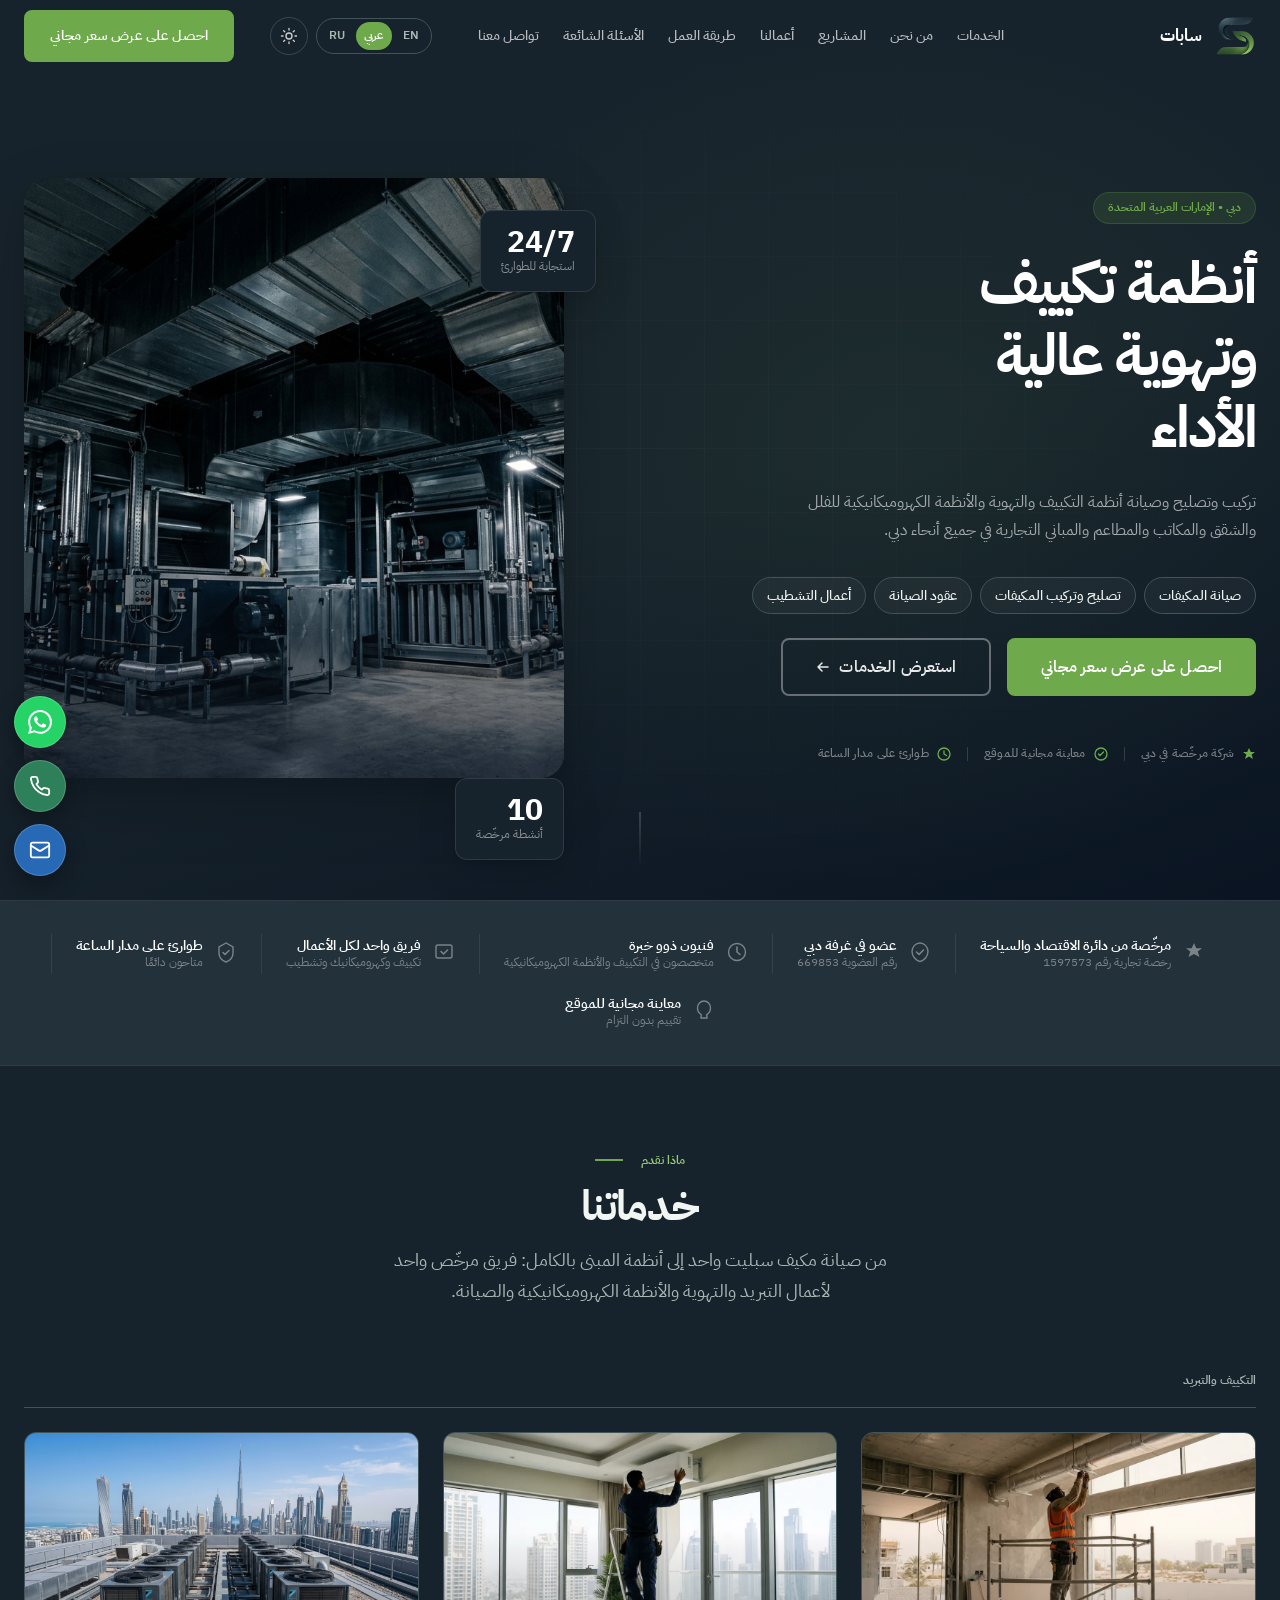
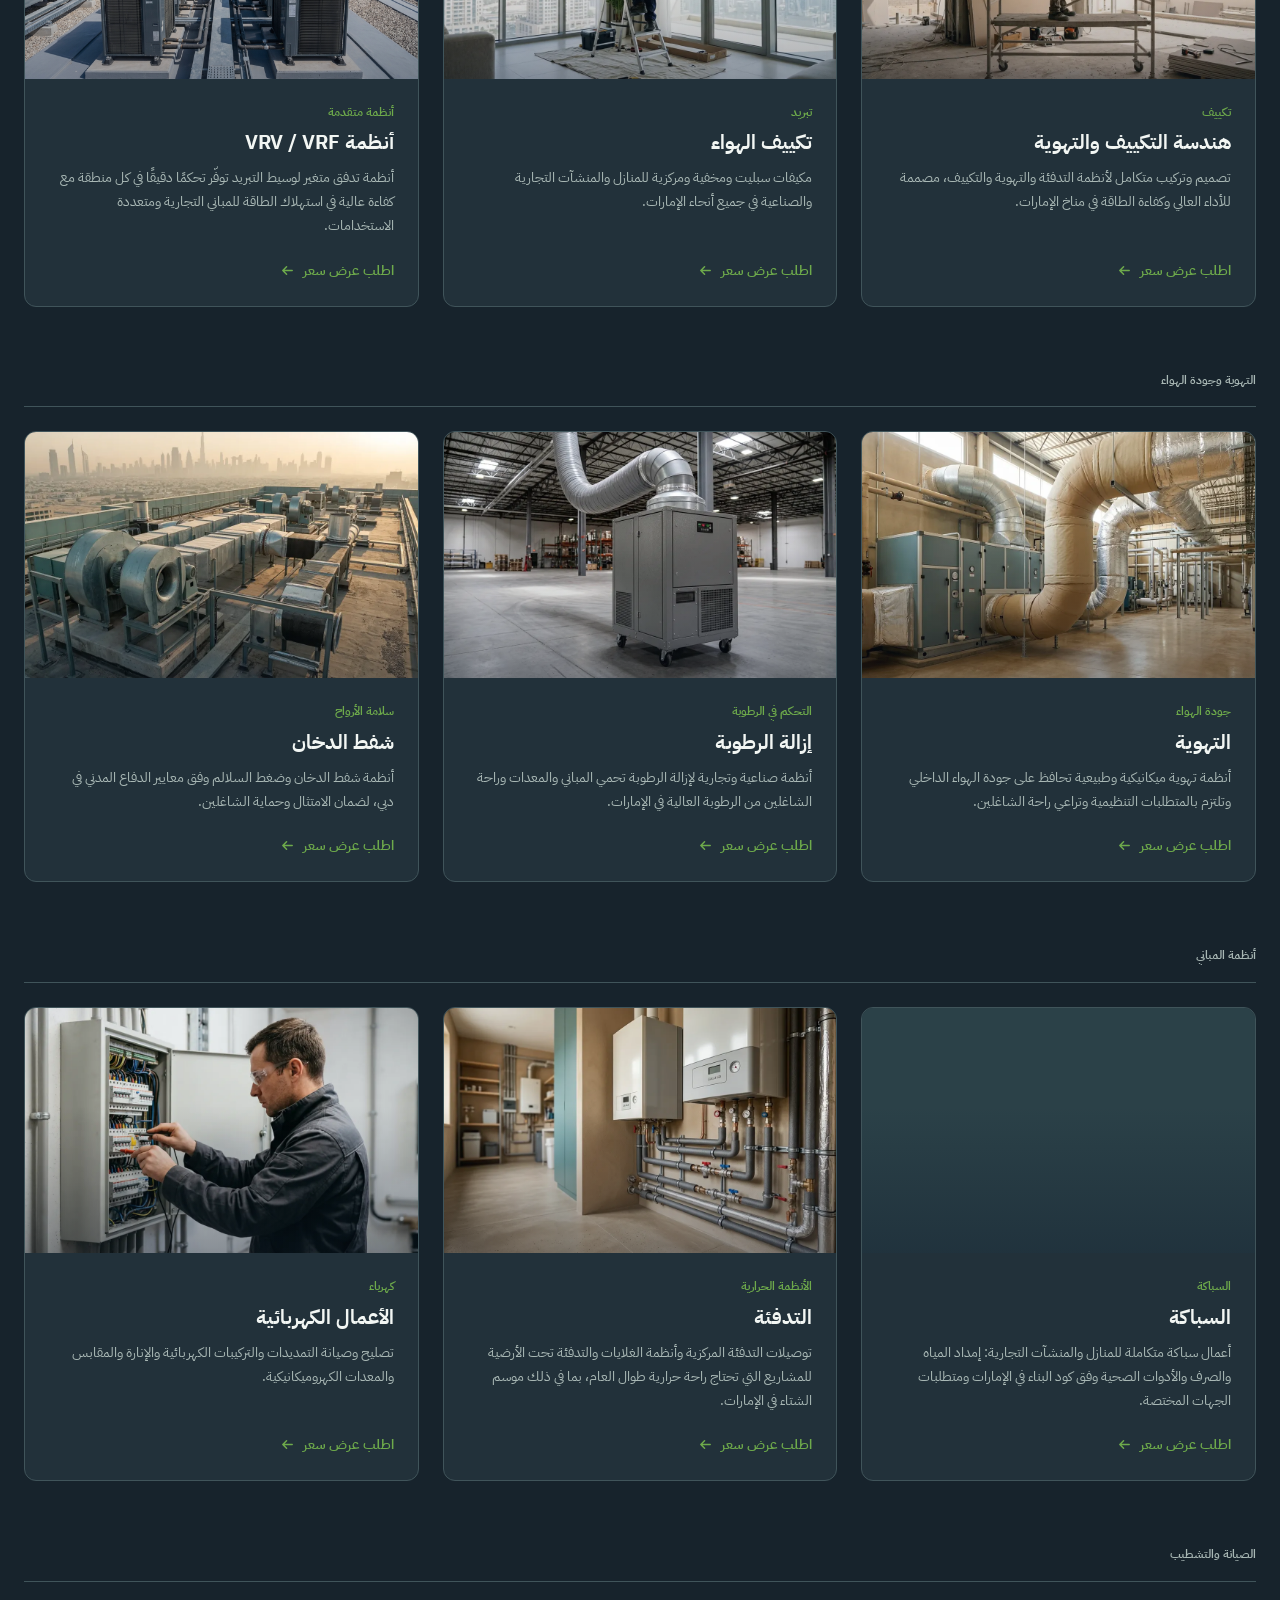
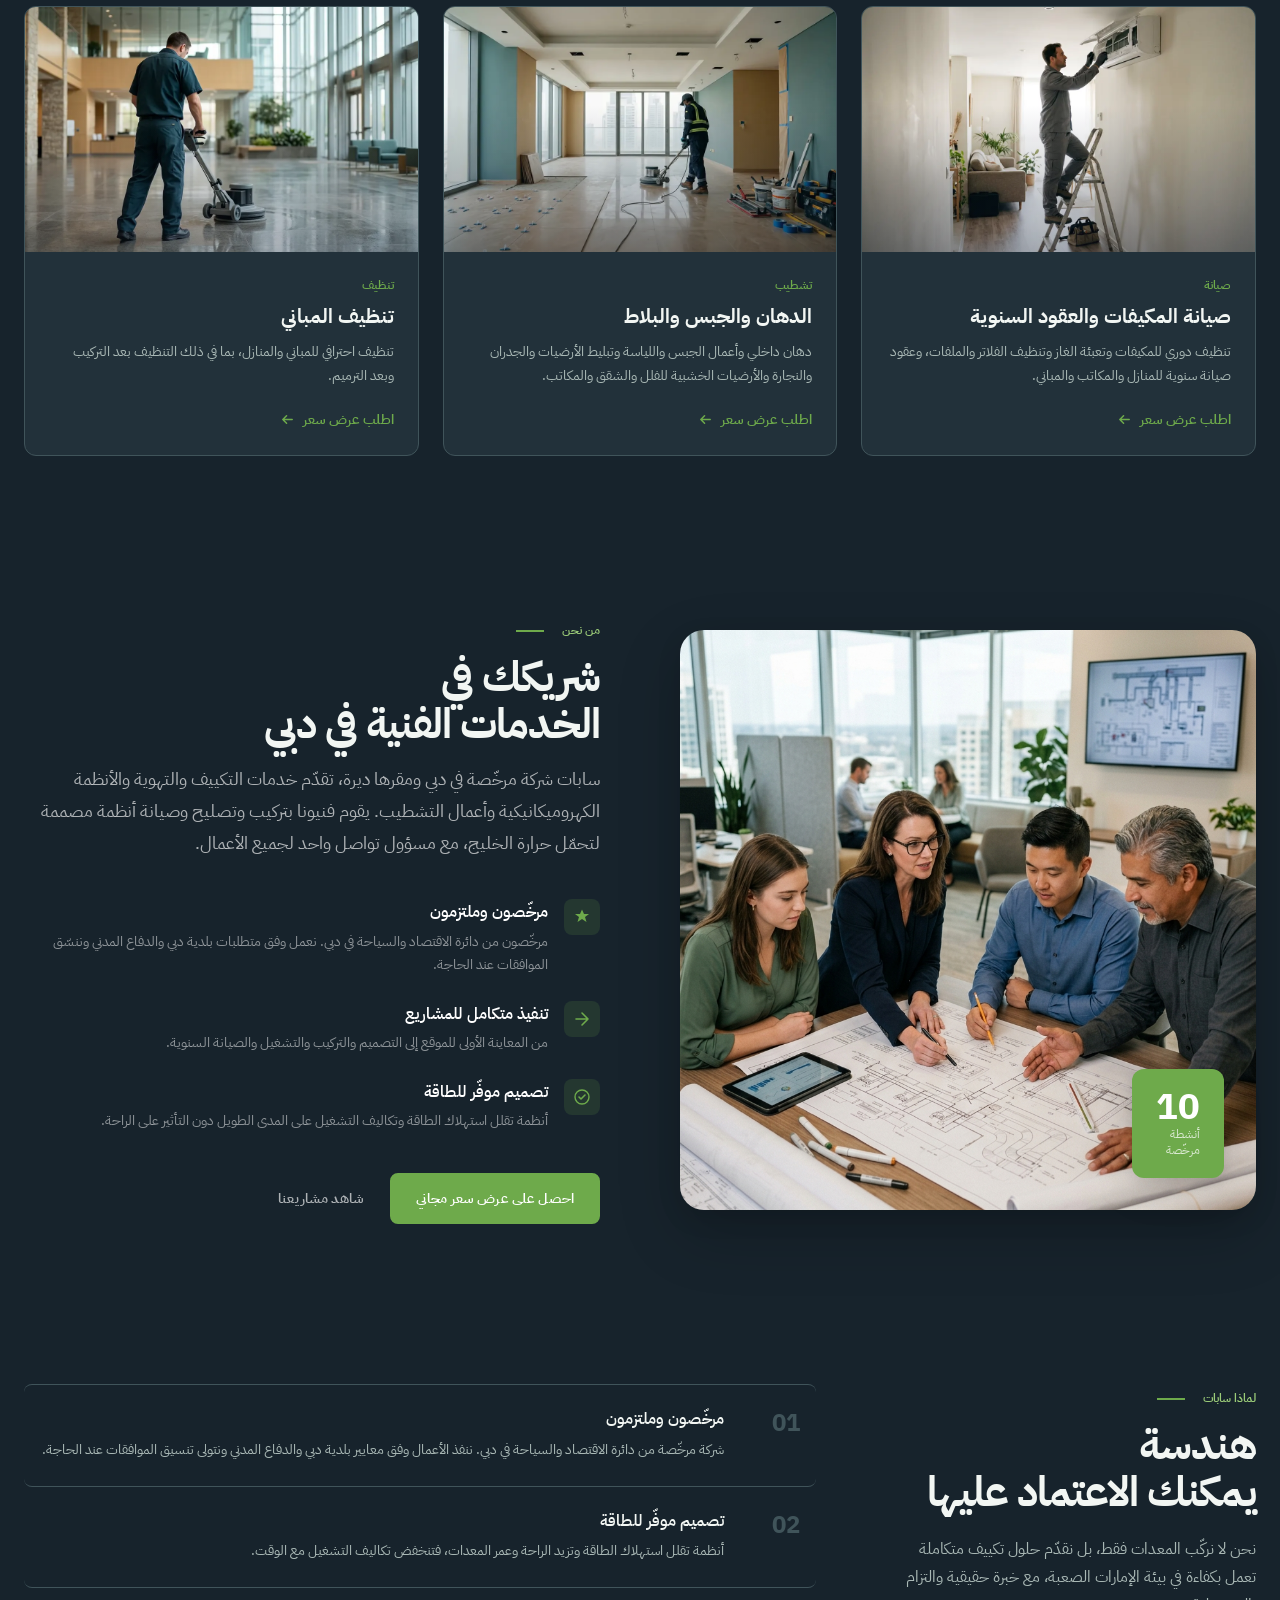
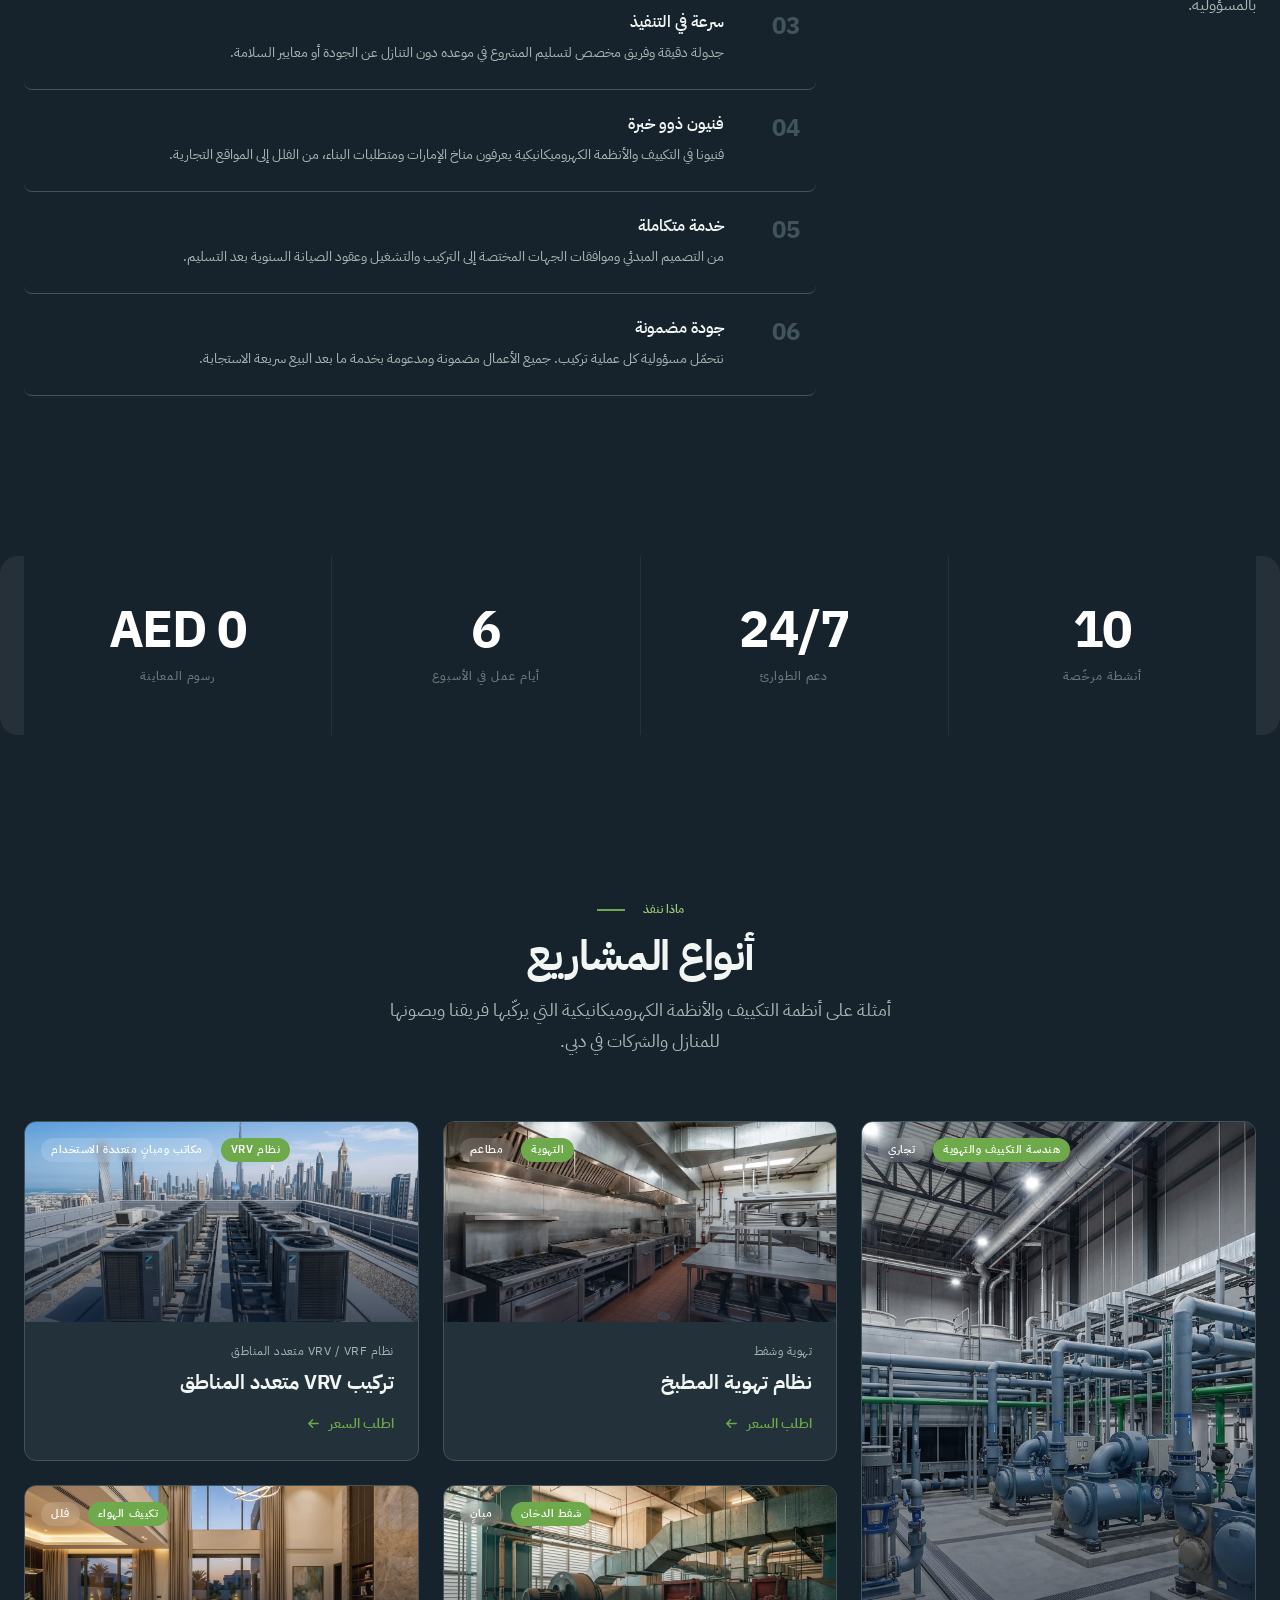
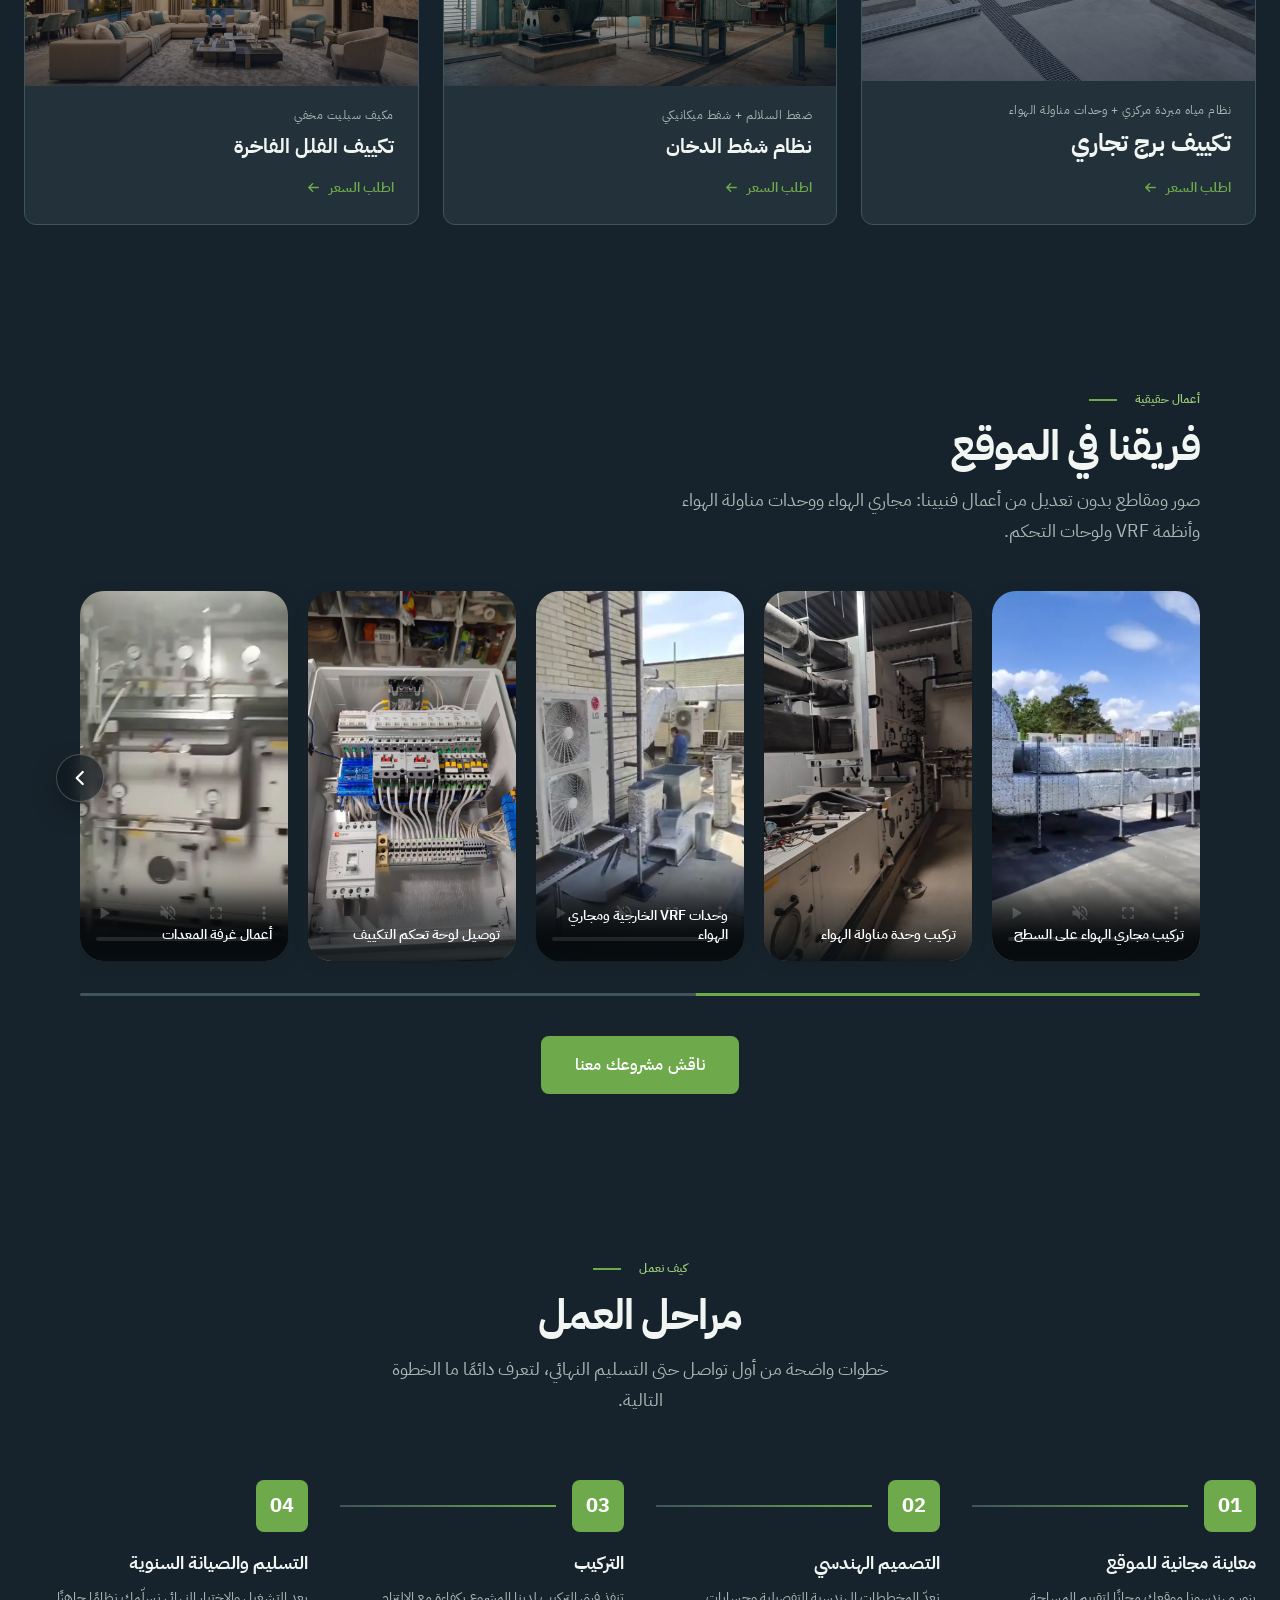
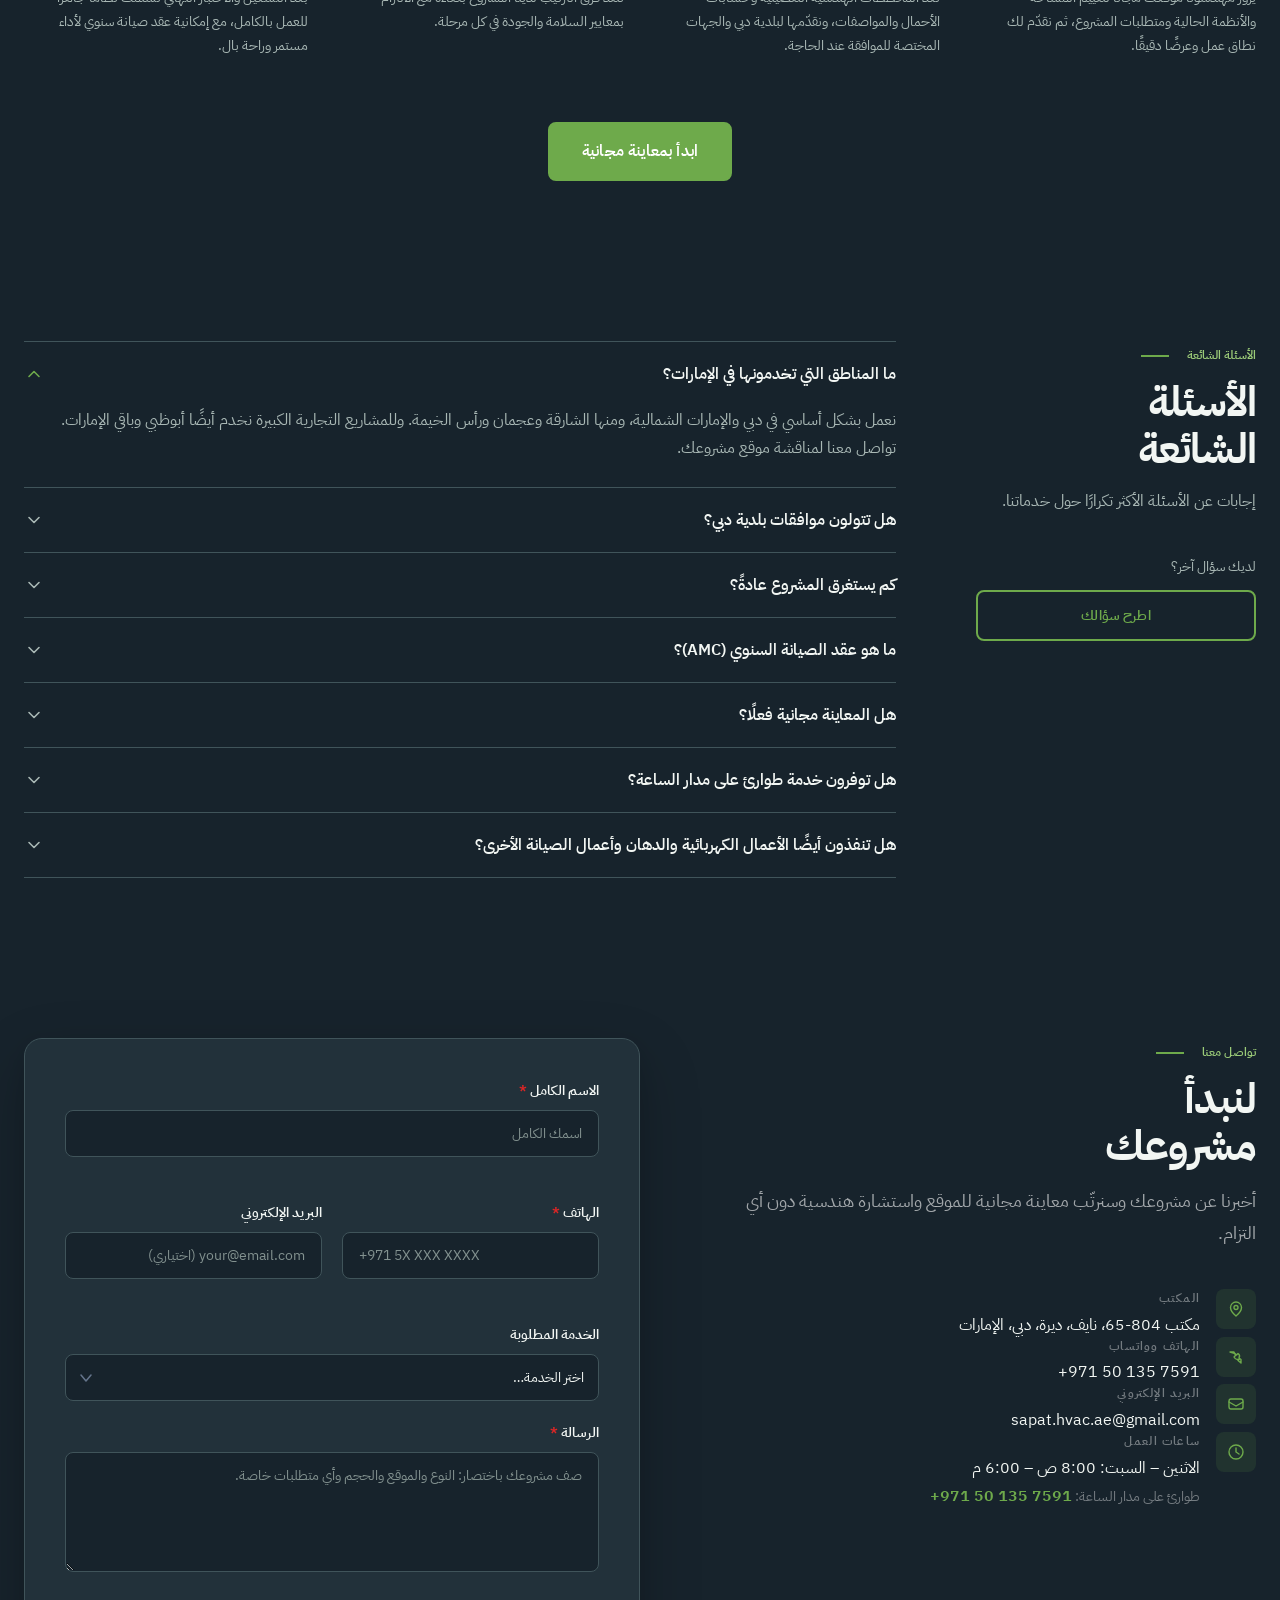
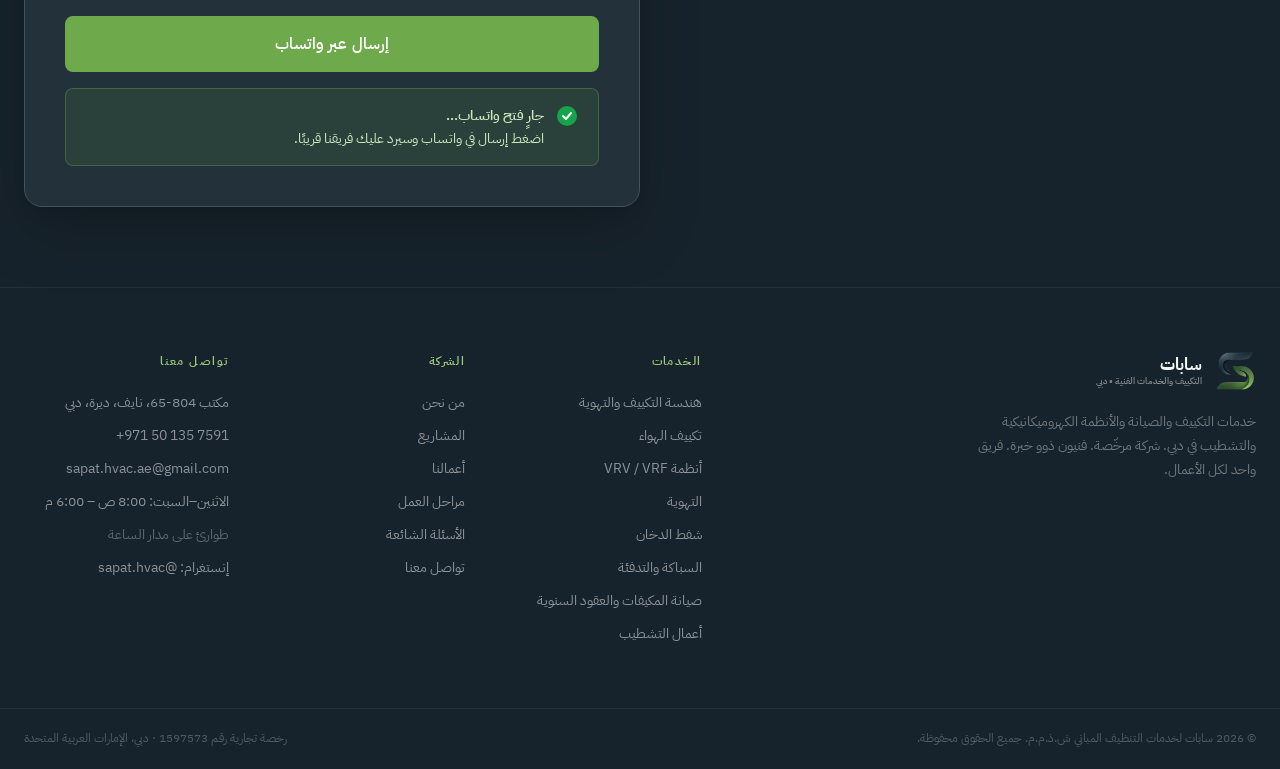
==== commit f3109374: "Fix mobile side padding in About and Contact sections - .about__inner/.contact__inner/.section used " ====
--- a/ar/index.html
+++ b/ar/index.html
@@ -16,7 +16,7 @@
   <link rel="alternate" hreflang="en" href="https://userobidjonov-oss.github.io/sapat-hvac-website/">
   <link rel="alternate" hreflang="ar" href="https://userobidjonov-oss.github.io/sapat-hvac-website/ar/">
   <link rel="alternate" hreflang="ru" href="https://userobidjonov-oss.github.io/sapat-hvac-website/ru/">
-  <link rel="stylesheet" href="../css/style.css?v=20261126d">
+  <link rel="stylesheet" href="../css/style.css?v=20261126g">
   <script>
     /* Enable entrance animations before first paint (skipped for reduced motion). */
     if ('IntersectionObserver' in window && !window.matchMedia('(prefers-reduced-motion: reduce)').matches) {
@@ -1396,6 +1396,6 @@
   </a>
 </nav>
 
-<script src="../js/main.js?v=20261126d"></script>
+<script src="../js/main.js?v=20261126g"></script>
 </body>
 </html>
--- a/css/style.css
+++ b/css/style.css
@@ -167,7 +167,7 @@
 /* ----------------------------------------------------------------
    6.  SECTION SPACING & SHARED STYLES
 ---------------------------------------------------------------- */
-.section      { padding: var(--section-y) 0; }
+.section      { padding-block: var(--section-y); }
 .section--dark  { background-color: var(--c-dark); color: var(--c-white); }
 .section--light { background-color: var(--c-off-white); }
 
@@ -998,7 +998,7 @@
   grid-template-columns: 1fr 1fr;
   gap: var(--sp-20);
   align-items: center;
-  padding: var(--section-y) 0;
+  padding-block: var(--section-y);
 }
 
 .about__visual { position: relative; }
@@ -1530,7 +1530,7 @@
   grid-template-columns: 1fr 1.15fr;
   gap: var(--sp-20);
   align-items: start;
-  padding: var(--section-y) 0;
+  padding-block: var(--section-y);
 }
 
 .contact__intro {
@@ -2162,7 +2162,7 @@
   .services__grid--two { grid-template-columns: 1fr; }
 
   /* About */
-  .about__inner { grid-template-columns: 1fr; gap: var(--sp-10); padding: var(--section-y) 0; }
+  .about__inner { grid-template-columns: 1fr; gap: var(--sp-10); padding-block: var(--section-y); }
   .about__img   { height: 380px; }
 
   /* Why us */
@@ -2187,7 +2187,7 @@
   .faq__sidebar  { position: static; }
 
   /* Contact */
-  .contact__inner { grid-template-columns: 1fr; gap: var(--sp-10); padding: var(--section-y) 0; }
+  .contact__inner { grid-template-columns: 1fr; gap: var(--sp-10); padding-block: var(--section-y); }
 
   /* Footer */
   .footer__inner { grid-template-columns: 1fr; gap: var(--sp-10); }
@@ -2300,6 +2300,13 @@
 
   .hero__badge:not(.hero__badge--alt),
   .hero__badge--alt { display: none; }
+}
+
+/* Long button labels (RU/AR) must wrap instead of pushing the page sideways. */
+@media (max-width: 480px) {
+  .btn { white-space: normal; text-align: center; max-width: 100%; }
+  .container > * { min-width: 0; }
+  .section-title { overflow-wrap: break-word; hyphens: auto; }
 }
 
 /* Light mode contrast pass: never use dark-section white text on pale surfaces. */
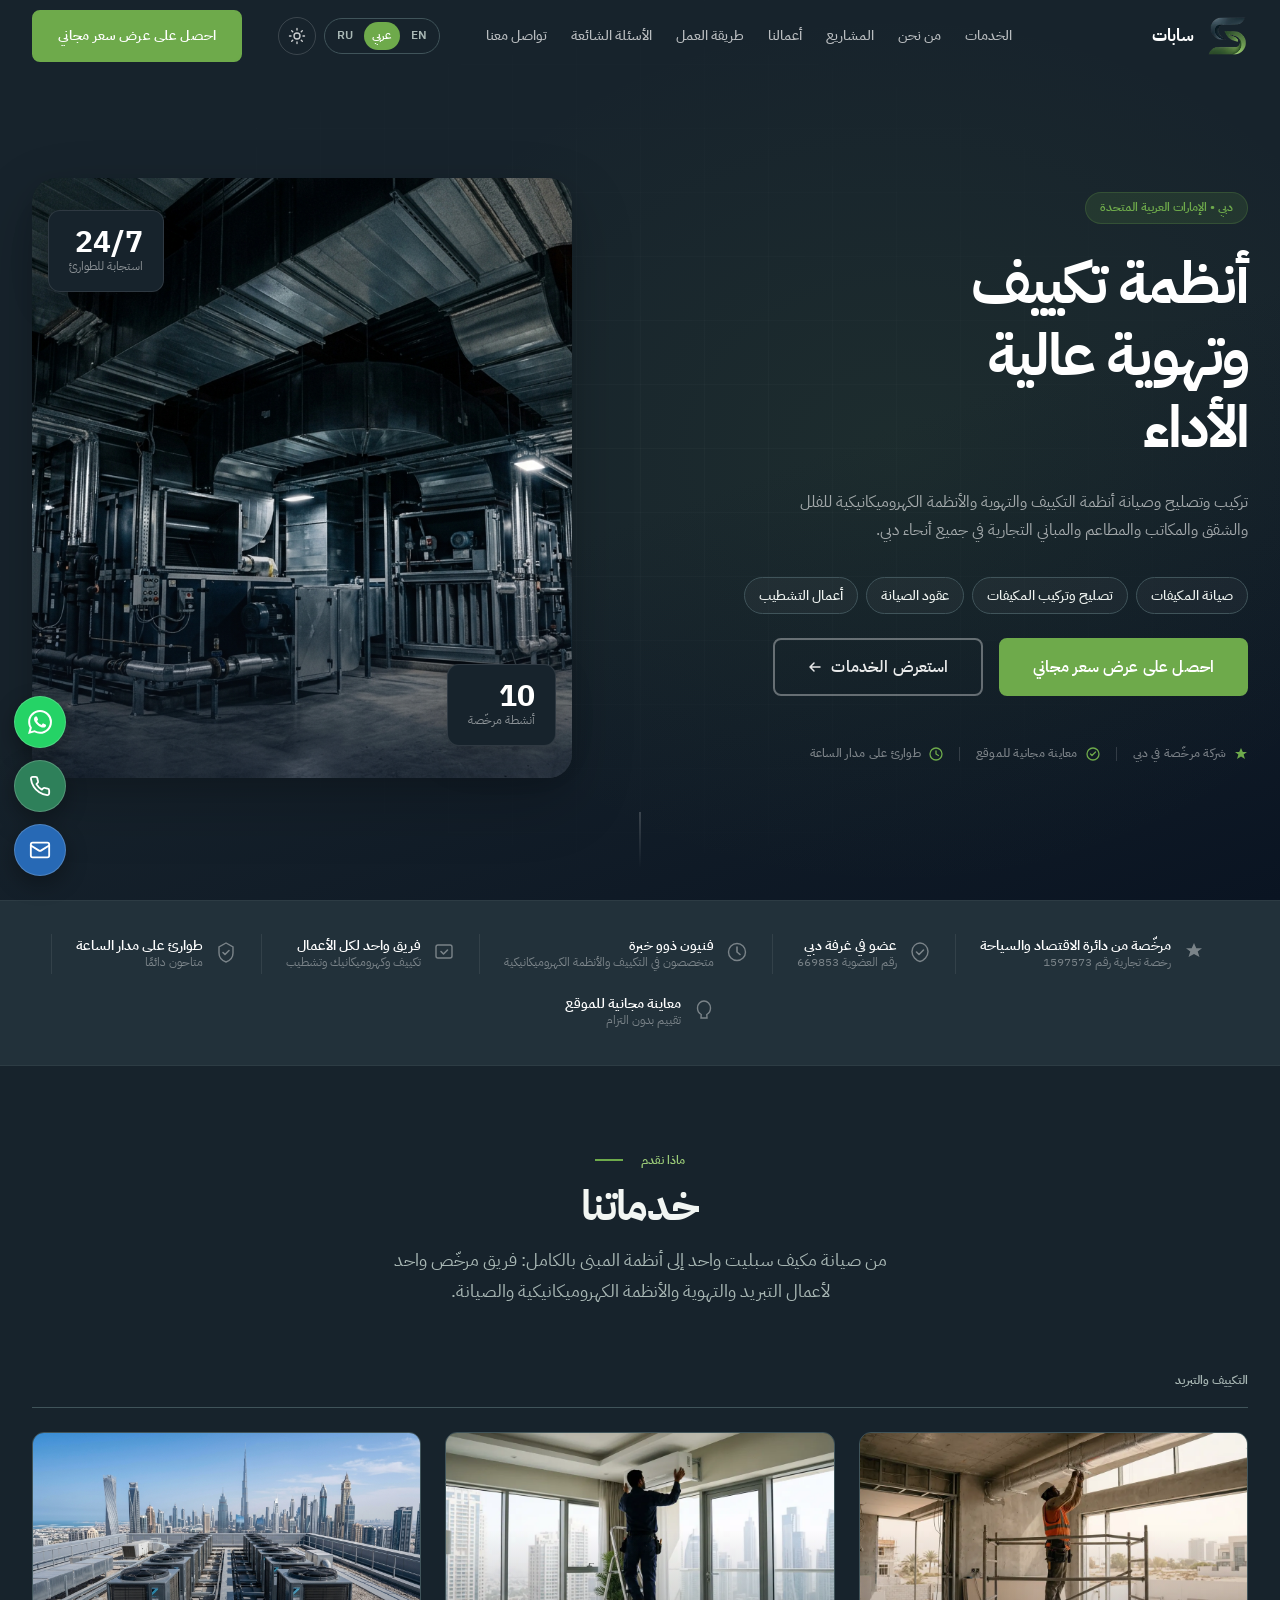
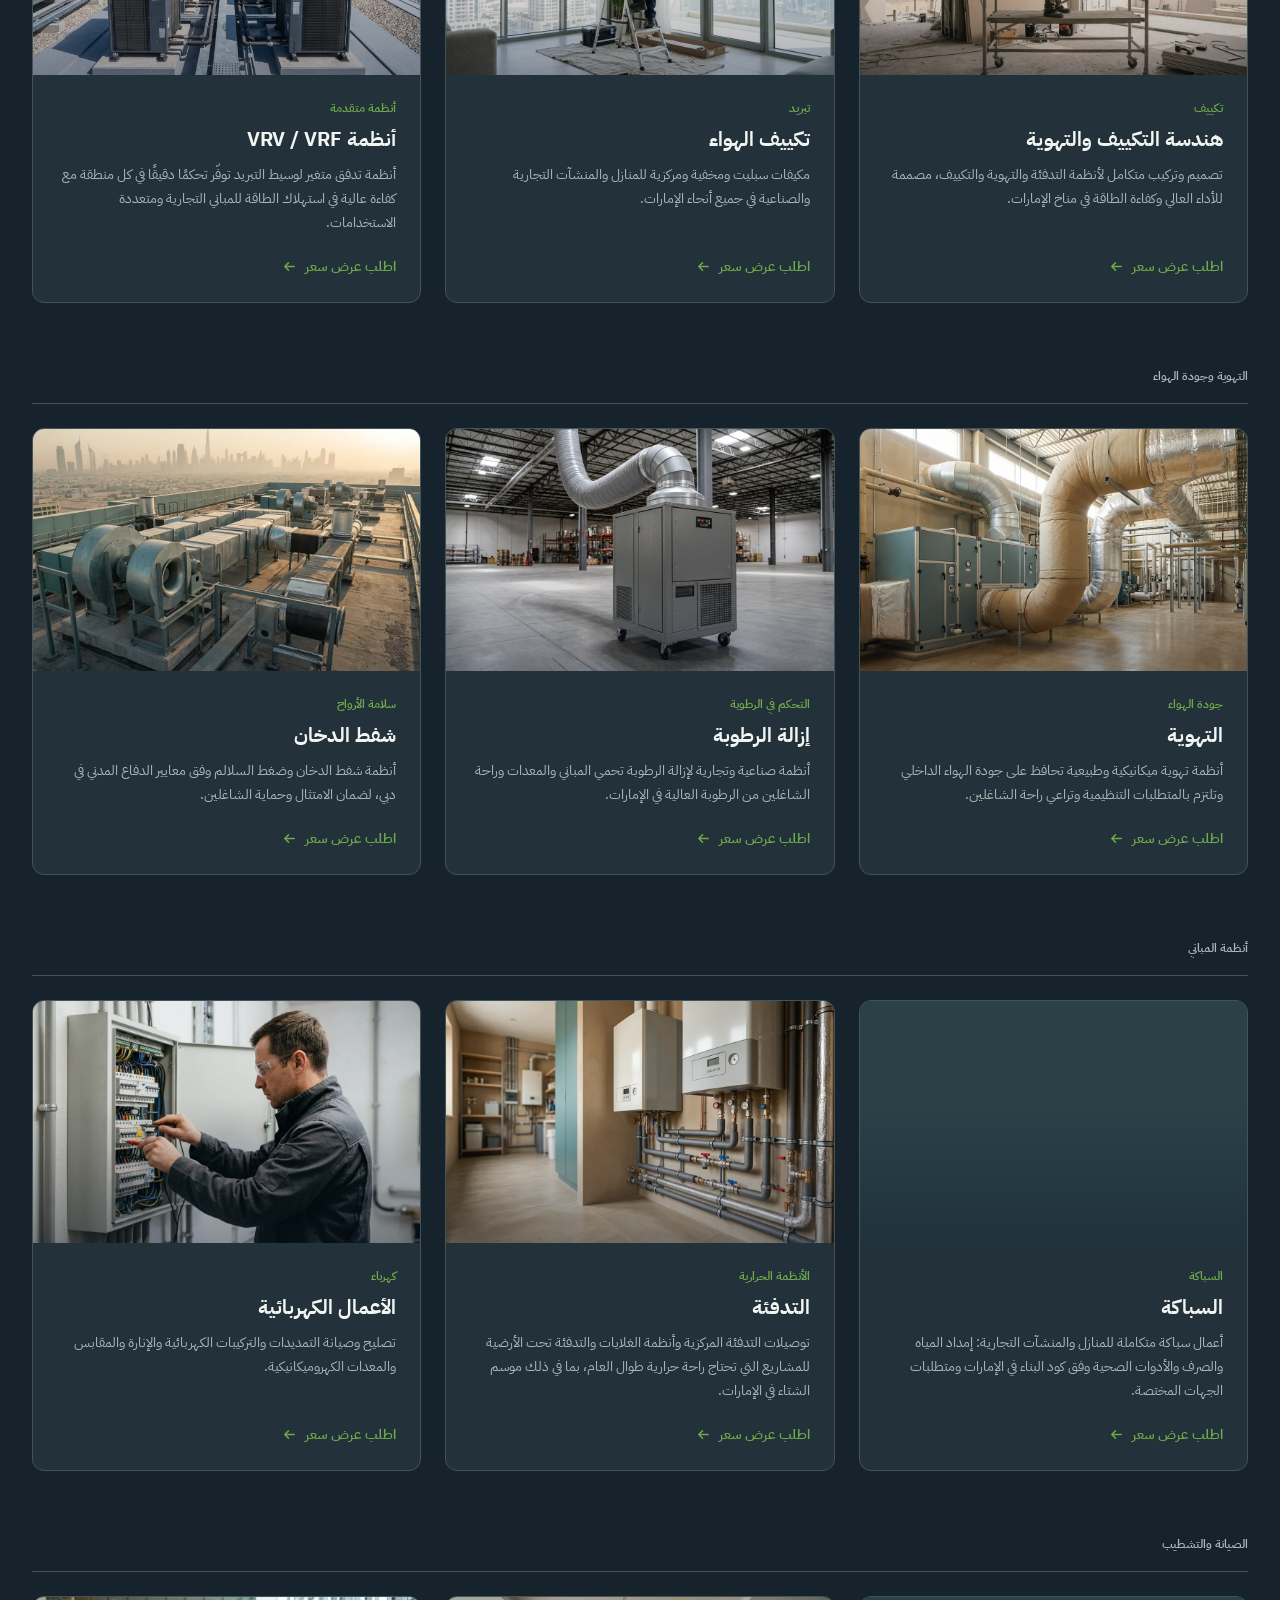
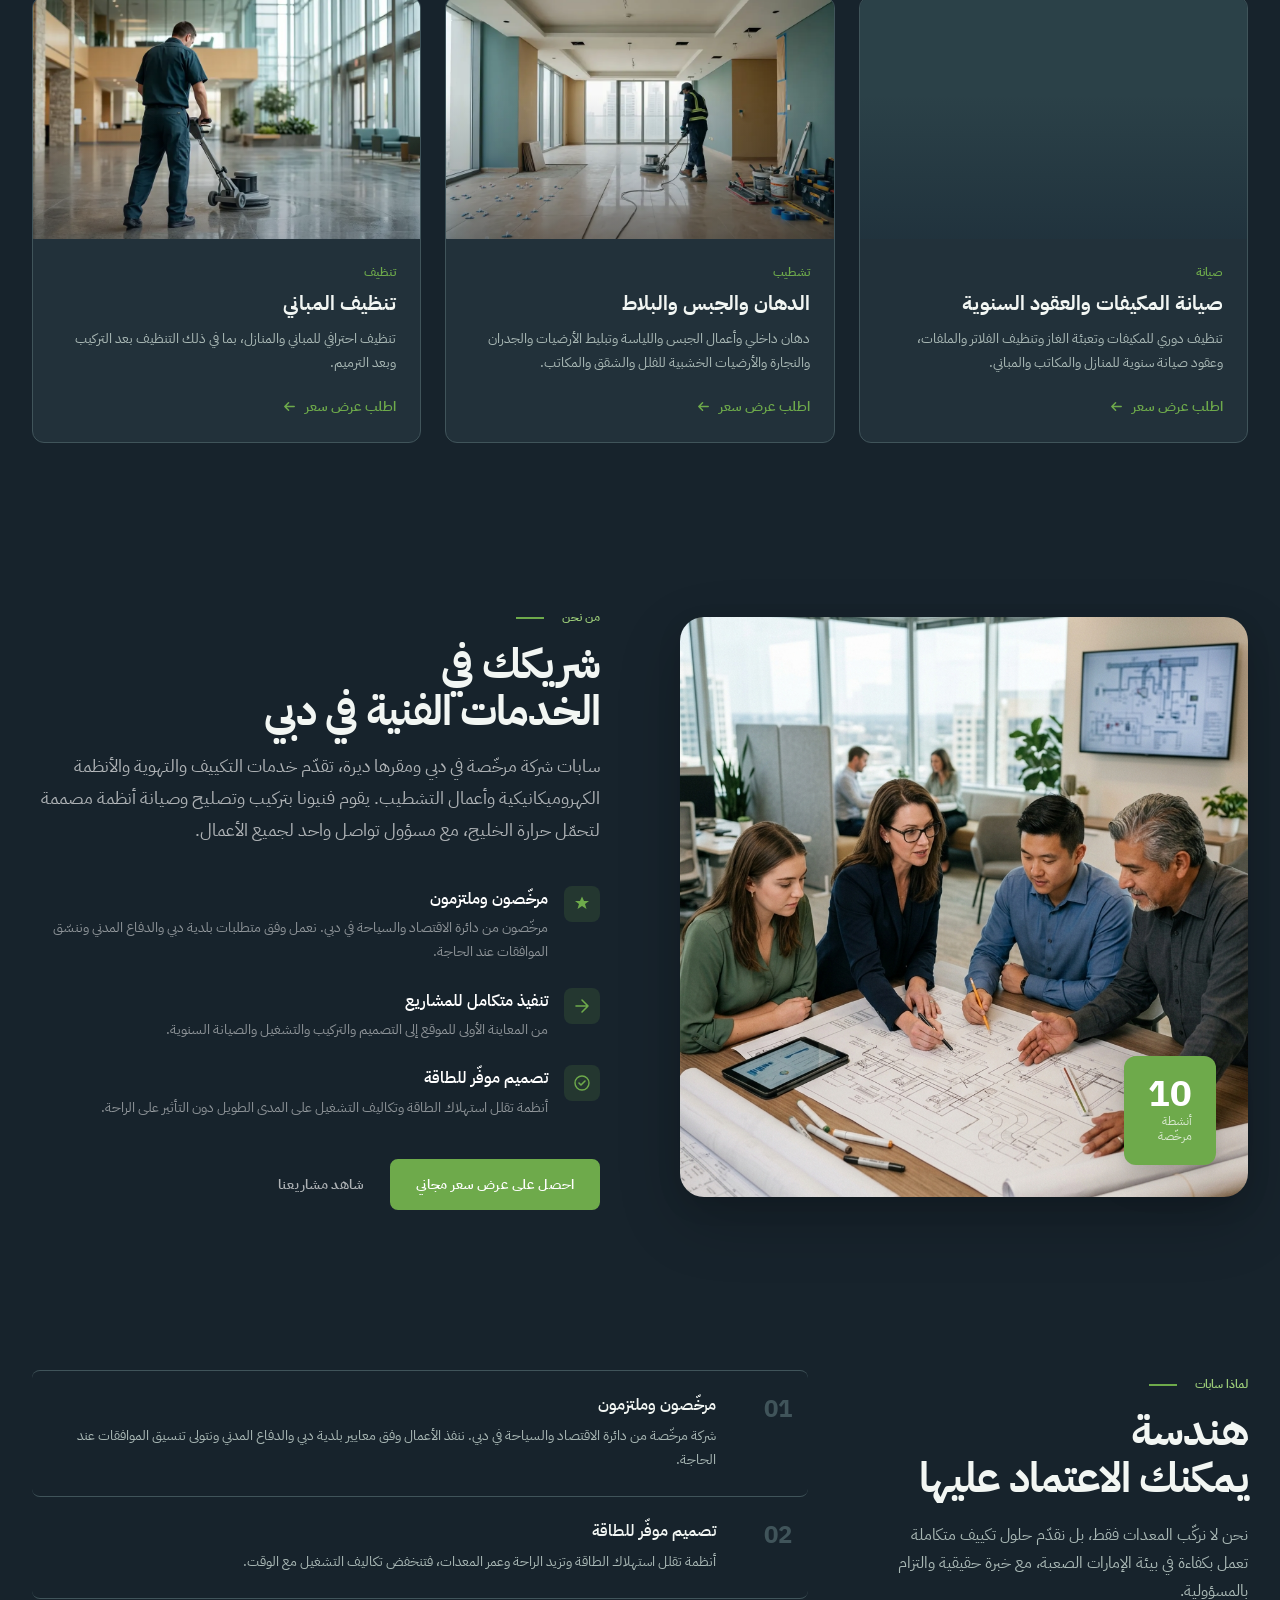
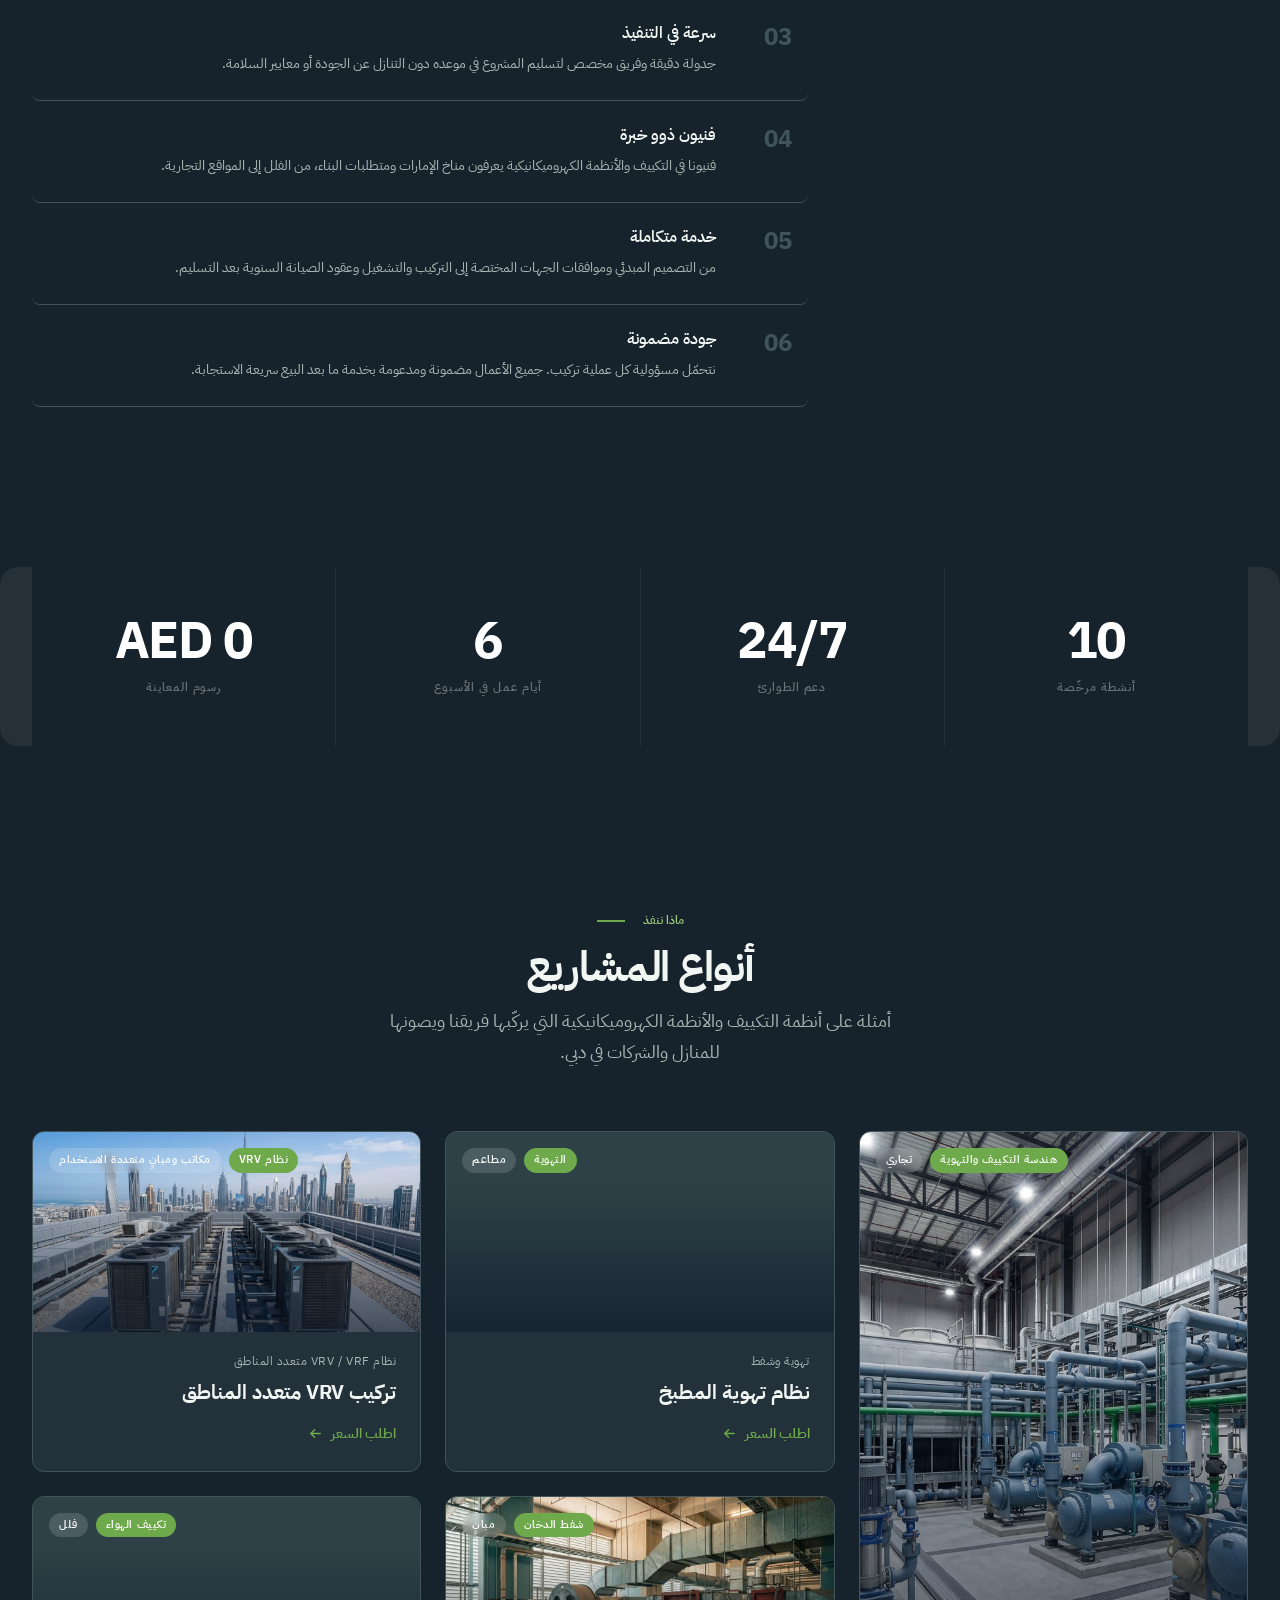
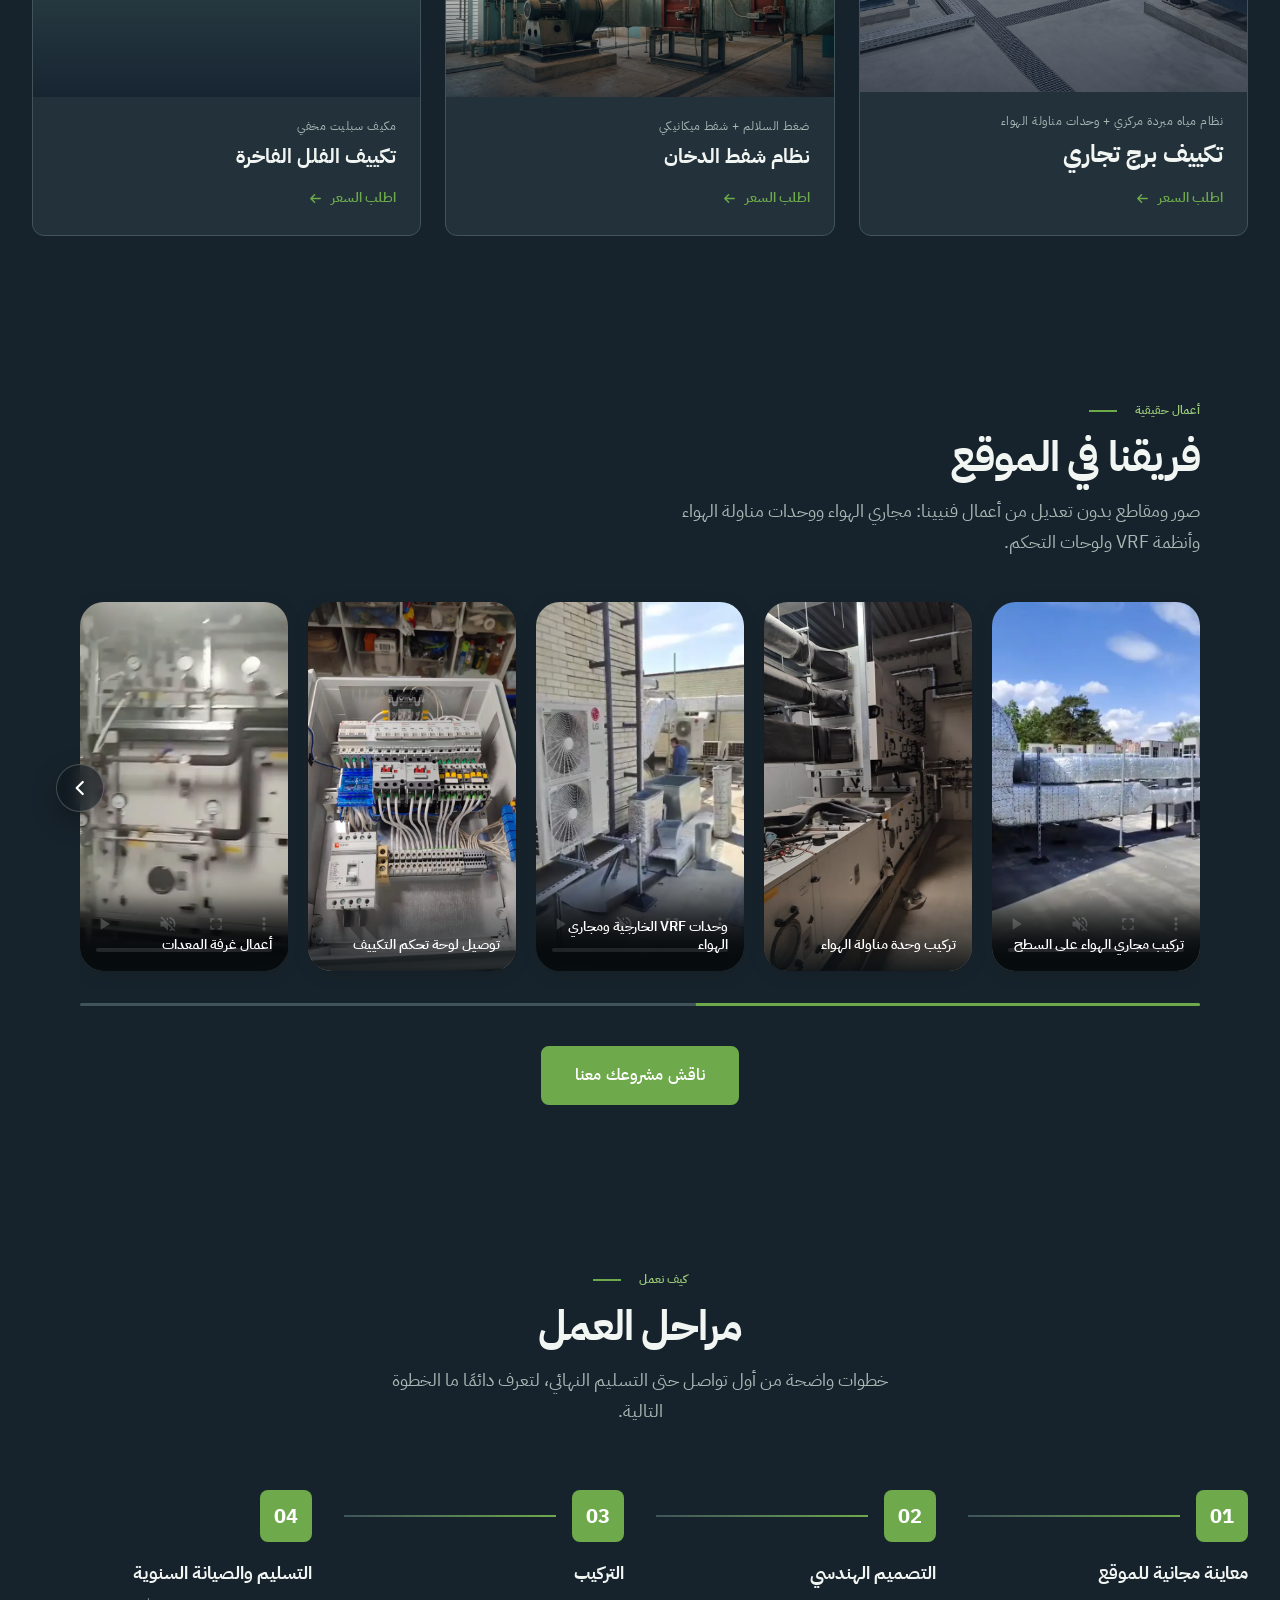
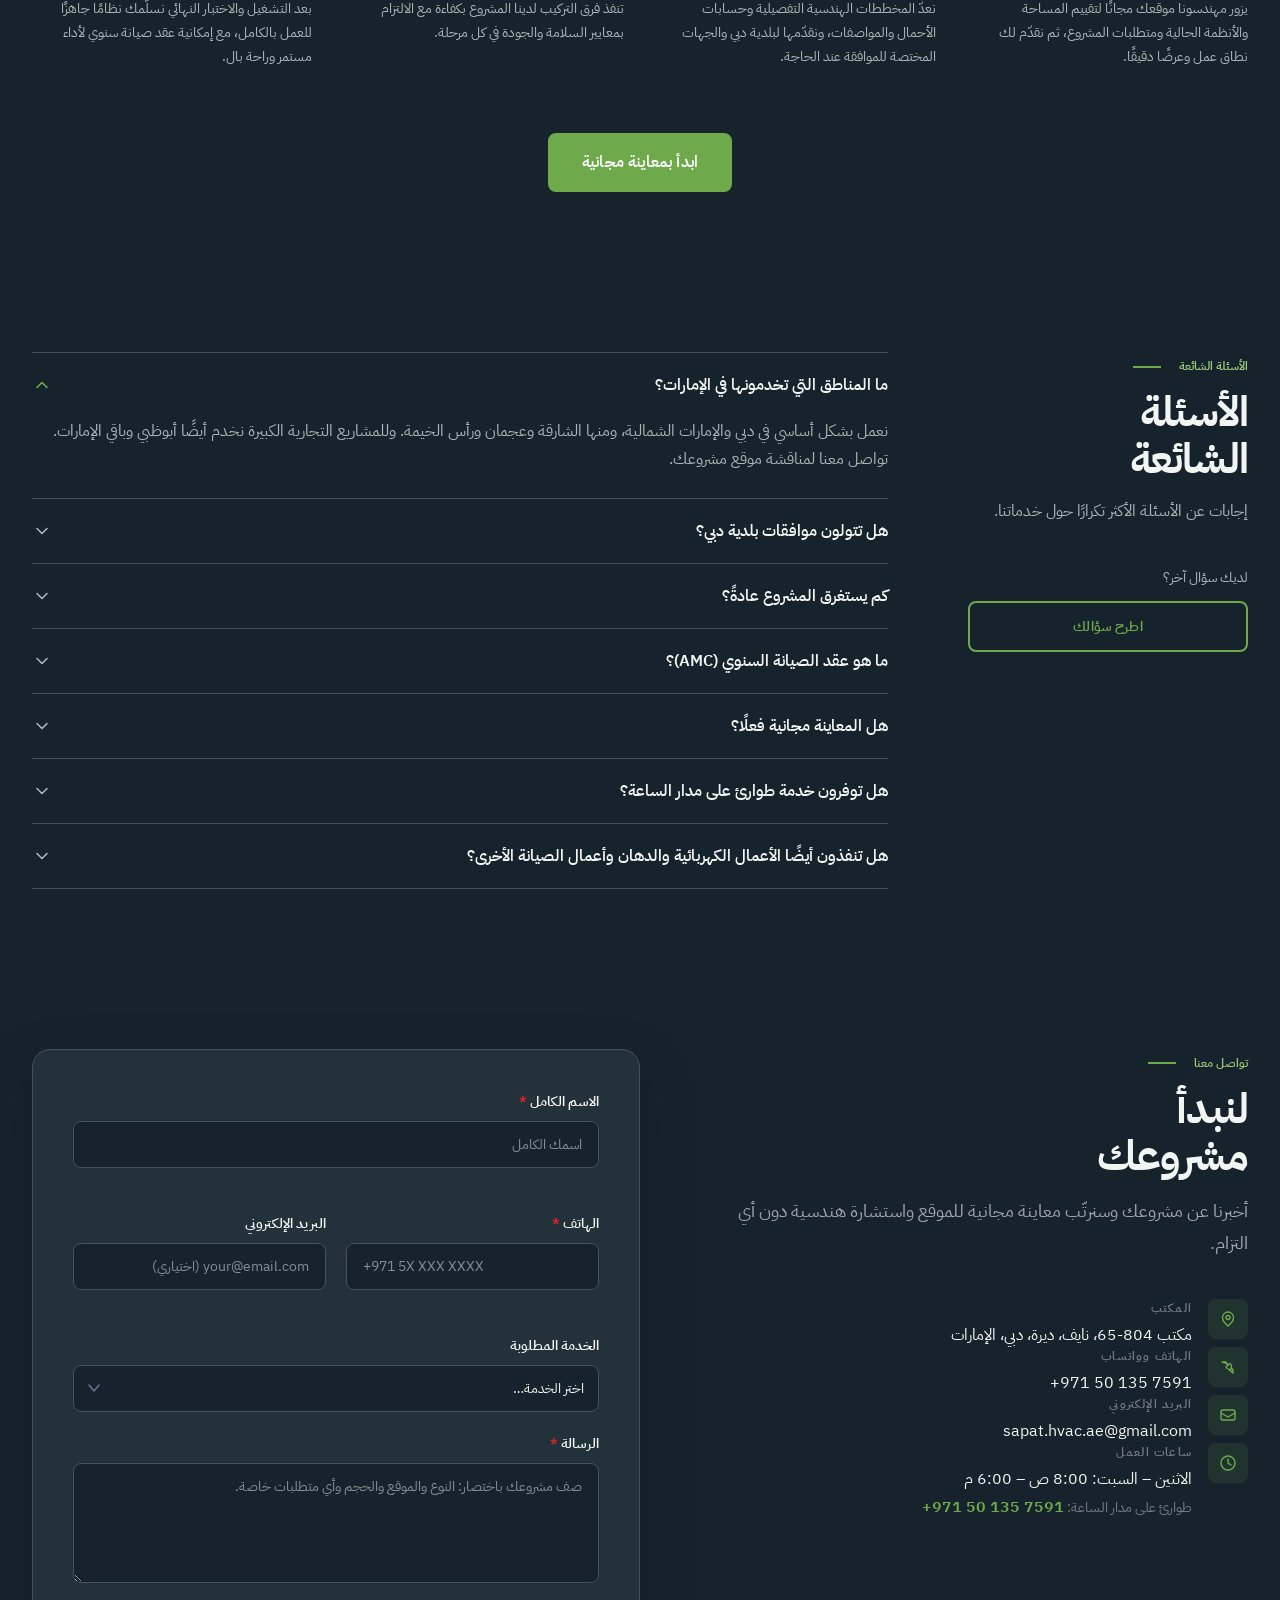
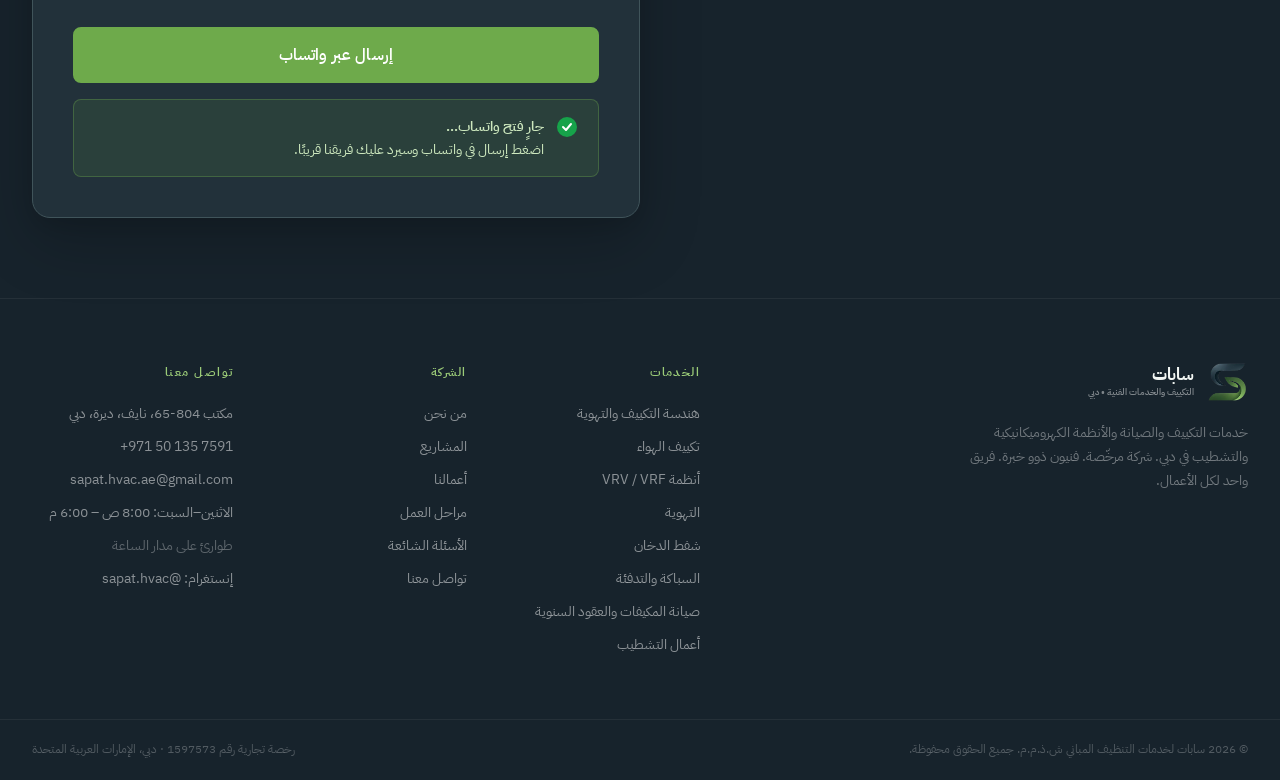
==== commit 201b3f74: "Fix desktop hero badges and side padding - "10 licensed lines" badge used :first-of-type, which neve" ====
--- a/ar/index.html
+++ b/ar/index.html
@@ -16,7 +16,7 @@
   <link rel="alternate" hreflang="en" href="https://userobidjonov-oss.github.io/sapat-hvac-website/">
   <link rel="alternate" hreflang="ar" href="https://userobidjonov-oss.github.io/sapat-hvac-website/ar/">
   <link rel="alternate" hreflang="ru" href="https://userobidjonov-oss.github.io/sapat-hvac-website/ru/">
-  <link rel="stylesheet" href="../css/style.css?v=20261126g">
+  <link rel="stylesheet" href="../css/style.css?v=20261126i">
   <script>
     /* Enable entrance animations before first paint (skipped for reduced motion). */
     if ('IntersectionObserver' in window && !window.matchMedia('(prefers-reduced-motion: reduce)').matches) {
@@ -1396,6 +1396,6 @@
   </a>
 </nav>
 
-<script src="../js/main.js?v=20261126g"></script>
+<script src="../js/main.js?v=20261126i"></script>
 </body>
 </html>
--- a/css/style.css
+++ b/css/style.css
@@ -55,7 +55,7 @@
 
   /* Layout */
   --max-w:     1280px;
-  --pad-x:     1.5rem;
+  --pad-x:     2rem;
   --section-y: 5rem;
 
   /* Navbar */
@@ -710,7 +710,7 @@
   box-shadow: var(--sh-lg);
 }
 
-.hero__badge:first-of-type {
+.hero__badge:not(.hero__badge--alt) {
   bottom: var(--sp-8);
   left: calc(-1 * var(--sp-8));
 }
@@ -2123,9 +2123,6 @@
 ---------------------------------------------------------------- */
 @media (max-width: 1200px) {
   :root { --pad-x: 2rem; }
-
-  .hero__badge:not(.hero__badge--alt) { left: var(--sp-4); }
-  .hero__badge--alt          { right: var(--sp-4); }
 
   .why-us__inner { grid-template-columns: 300px 1fr; gap: var(--sp-12); }
   .faq__inner    { grid-template-columns: 240px 1fr; gap: var(--sp-12); }
@@ -2853,3 +2850,14 @@
   .floating-contact { right: max(14px, env(safe-area-inset-right)); }
   [dir="rtl"] .floating-contact { right: auto; left: max(14px, env(safe-area-inset-left)); }
 }
+
+/* Hero badges: mirror in RTL; below 1400px keep them inside the photo so they
+   never sit against the screen edge or poke into the gap next to the text. */
+[dir="rtl"] .hero__badge:not(.hero__badge--alt) { left: auto; right: calc(-1 * var(--sp-8)); }
+[dir="rtl"] .hero__badge--alt { right: auto; left: calc(-1 * var(--sp-8)); }
+@media (max-width: 1400px) {
+  .hero__badge:not(.hero__badge--alt) { left: var(--sp-4); right: auto; }
+  .hero__badge--alt { right: var(--sp-4); left: auto; }
+  [dir="rtl"] .hero__badge:not(.hero__badge--alt) { right: var(--sp-4); left: auto; }
+  [dir="rtl"] .hero__badge--alt { left: var(--sp-4); right: auto; }
+}
